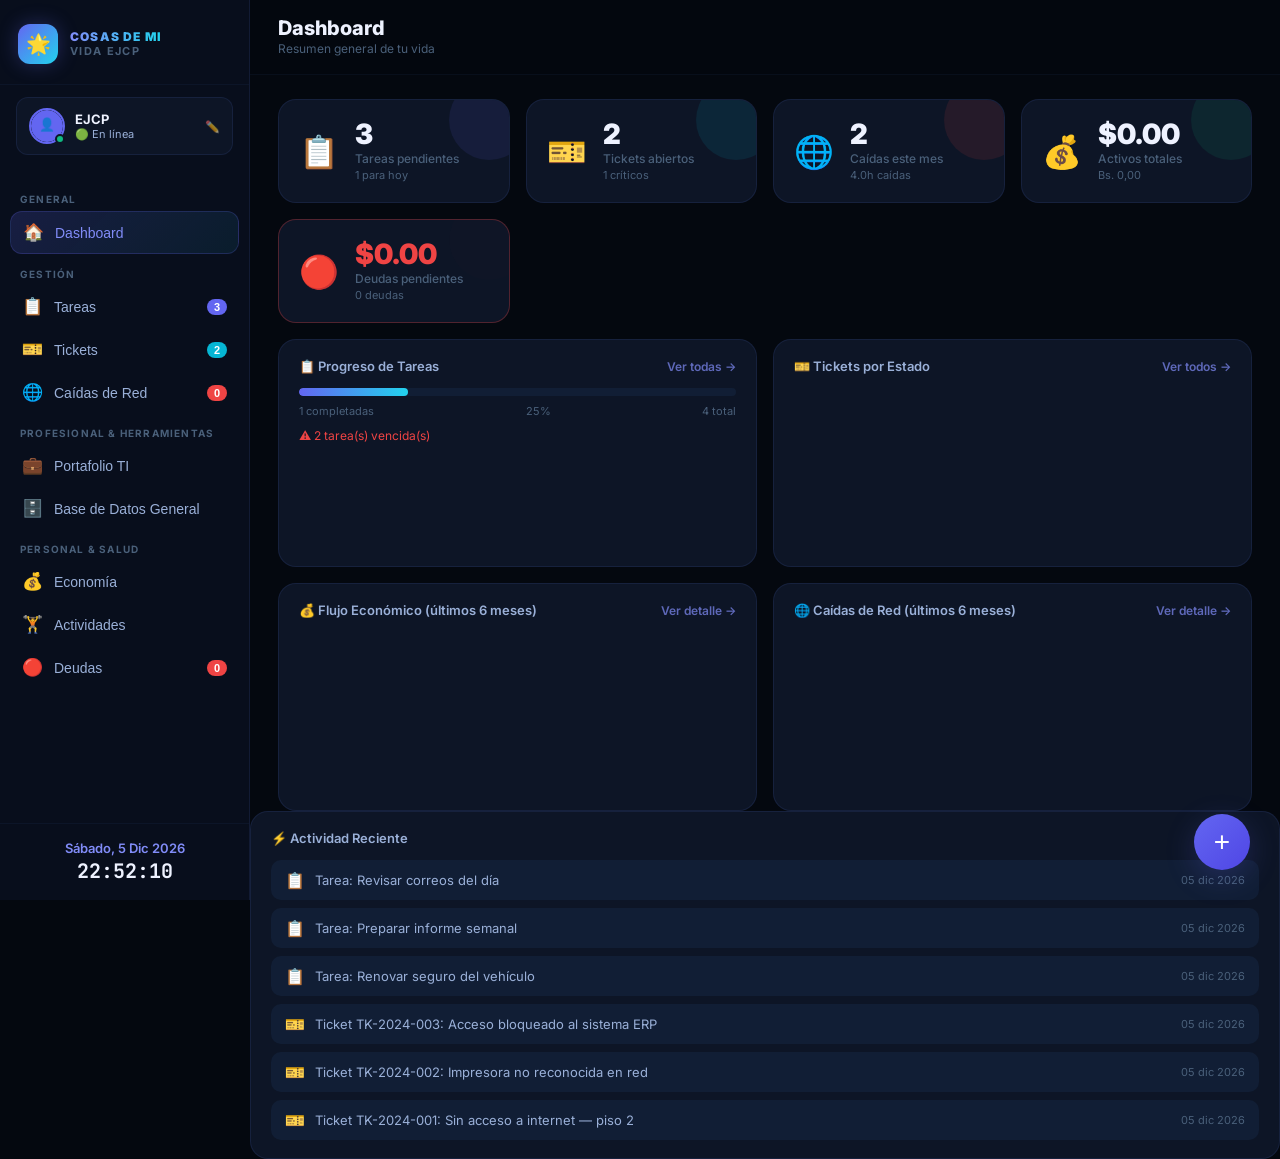
==== taskmaster/index.html @ 6a9f9d85 "Add files via upload" ====
<!DOCTYPE html>
<html lang="es">
<head>
  <meta charset="UTF-8" />
  <meta name="viewport" content="width=device-width, initial-scale=1.0" />
  <title>COSAS DE MI VIDA EJCP</title>
  <meta name="description" content="Plataforma personal de gestión: tareas, tickets de soporte, caídas de red y control económico." />
  <link rel="preconnect" href="https://fonts.googleapis.com" />
  <link rel="preconnect" href="https://fonts.gstatic.com" crossorigin />
  <link href="https://fonts.googleapis.com/css2?family=Inter:wght@300;400;500;600;700;800;900&family=JetBrains+Mono:wght@400;500;600&display=swap" rel="stylesheet" />
  <script src="https://cdn.jsdelivr.net/npm/chart.js@4.4.0/dist/chart.umd.min.js"></script>
  <script src="https://cdnjs.cloudflare.com/ajax/libs/pdf.js/3.11.174/pdf.min.js"></script>
  <script src="https://cdn.jsdelivr.net/npm/xlsx@0.18.5/dist/xlsx.full.min.js"></script>
  <script>if (window.pdfjsLib) pdfjsLib.GlobalWorkerOptions.workerSrc = 'https://cdnjs.cloudflare.com/ajax/libs/pdf.js/3.11.174/pdf.worker.min.js';</script>
  <link rel="stylesheet" href="styles.css" />
</head>
<body>

<!-- ═══════════════ SIDEBAR ═══════════════ -->
<aside class="sidebar" id="sidebar">
  <div class="sidebar-logo">
    <div class="logo-icon">🌟</div>
    <div class="logo-texts">
      <span class="logo-title">COSAS DE MI</span>
      <span class="logo-sub">VIDA EJCP</span>
    </div>
  </div>

  <!-- Profile Widget -->
  <div class="sidebar-profile-card" onclick="openProfileModal()" title="Editar perfil y estado">
    <div class="profile-avatar-wrap">
      <img id="profile-avatar-img" src="data:image/svg+xml;utf8,<svg xmlns='http://www.w3.org/2000/svg' viewBox='0 0 100 100'><circle cx='50' cy='50' r='50' fill='%236366f1'/><text x='50' y='60' font-size='40' text-anchor='middle' fill='white'>👤</text></svg>" alt="Perfil" />
      <span class="profile-status-dot" id="profile-status-dot"></span>
    </div>
    <div class="profile-info">
      <div class="profile-name" id="profile-name">EJCP</div>
      <div class="profile-status-label" id="profile-status-label">🟢 En línea</div>
    </div>
    <div class="profile-edit-icon">✏️</div>
  </div>

  <nav class="sidebar-nav">
    <div class="nav-section-label">General</div>
    <button class="nav-btn active" id="nav-dashboard" onclick="switchModule('dashboard')">
      <span class="nav-icon">🏠</span><span class="nav-label">Dashboard</span>
    </button>

    <div class="nav-section-label">Gestión</div>
    <button class="nav-btn" id="nav-tasks" onclick="switchModule('tasks')">
      <span class="nav-icon">📋</span><span class="nav-label">Tareas</span>
      <span class="nav-badge" id="sb-tasks">0</span>
    </button>
    <button class="nav-btn" id="nav-tickets" onclick="switchModule('tickets')">
      <span class="nav-icon">🎫</span><span class="nav-label">Tickets</span>
      <span class="nav-badge ticket-badge" id="sb-tickets">0</span>
    </button>
    <button class="nav-btn" id="nav-network" onclick="switchModule('network')">
      <span class="nav-icon">🌐</span><span class="nav-label">Caídas de Red</span>
      <span class="nav-badge network-badge" id="sb-network">0</span>
    </button>

    <div class="nav-section-label">Profesional & Herramientas</div>
    <button class="nav-btn" id="nav-portfolio" onclick="switchModule('portfolio')">
      <span class="nav-icon">💼</span><span class="nav-label">Portafolio TI</span>
    </button>
    <button class="nav-btn" id="nav-database" onclick="switchModule('database')">
      <span class="nav-icon">🗄️</span><span class="nav-label">Base de Datos General</span>
    </button>

    <div class="nav-section-label">Personal & Salud</div>
    <button class="nav-btn" id="nav-economy" onclick="switchModule('economy')">
      <span class="nav-icon">💰</span><span class="nav-label">Economía</span>
    </button>
    <button class="nav-btn" id="nav-activities" onclick="switchModule('activities')">
      <span class="nav-icon">🏋️</span><span class="nav-label">Actividades</span>
    </button>
    <button class="nav-btn" id="nav-debts" onclick="switchModule('debts')">
      <span class="nav-icon">🔴</span><span class="nav-label">Deudas</span>
      <span class="nav-badge" id="sb-debts" style="background:var(--red)">0</span>
    </button>
  </nav>

  <div class="sidebar-footer">
    <div class="sidebar-date" id="sidebar-date"></div>
    <div class="sidebar-time" id="sidebar-time"></div>
  </div>
</aside>

<!-- ═══════════════ MAIN ═══════════════ -->
<main class="main-content">

  <!-- ─── TOPBAR ─── -->
  <header class="topbar">
    <div class="topbar-left">
      <button class="menu-toggle" onclick="toggleSidebar()">☰</button>
      <div class="topbar-title">
        <h1 id="module-title">Dashboard</h1>
        <span class="module-subtitle" id="module-subtitle">Resumen general de tu vida</span>
      </div>
    </div>
    <div class="topbar-right" id="topbar-actions">
      <!-- Populated by each module -->
    </div>
  </header>

  <!-- ═══════════ DASHBOARD ═══════════ -->
  <section class="app-section active" id="sec-dashboard">
    <div class="dash-grid">
      <!-- Summary Cards -->
      <div class="dash-card clickable" onclick="switchModule('tasks')">
        <div class="dash-card-icon task-color">📋</div>
        <div class="dash-card-info">
          <div class="dash-card-num" id="d-task-pending">0</div>
          <div class="dash-card-label">Tareas pendientes</div>
          <div class="dash-card-sub" id="d-task-today">0 para hoy</div>
        </div>
        <div class="dash-card-sparkle task-color-bg"></div>
      </div>

      <div class="dash-card clickable" onclick="switchModule('tickets')">
        <div class="dash-card-icon ticket-color">🎫</div>
        <div class="dash-card-info">
          <div class="dash-card-num" id="d-ticket-open">0</div>
          <div class="dash-card-label">Tickets abiertos</div>
          <div class="dash-card-sub" id="d-ticket-critical">0 críticos</div>
        </div>
        <div class="dash-card-sparkle ticket-color-bg"></div>
      </div>

      <div class="dash-card clickable" onclick="switchModule('network')">
        <div class="dash-card-icon network-color">🌐</div>
        <div class="dash-card-info">
          <div class="dash-card-num" id="d-net-month">0</div>
          <div class="dash-card-label">Caídas este mes</div>
          <div class="dash-card-sub" id="d-net-hours">0h caídas</div>
        </div>
        <div class="dash-card-sparkle network-color-bg"></div>
      </div>

      <!-- Dashboard balance card shows total liquid across all accounts -->
      <div class="dash-card clickable" onclick="switchModule('economy')">
        <div class="dash-card-icon econ-color">💰</div>
        <div class="dash-card-info">
          <div class="dash-card-num" id="d-balance">$0.00</div>
          <div class="dash-card-label">Activos totales</div>
          <div class="dash-card-sub" id="d-balance-bs">Bs. 0.00</div>
        </div>
        <div class="dash-card-sparkle econ-color-bg"></div>
      </div>

      <div class="dash-card clickable" onclick="switchModule('debts')" style="border-color:rgba(239,68,68,0.3)">
        <div class="dash-card-icon" style="color:var(--red)">🔴</div>
        <div class="dash-card-info">
          <div class="dash-card-num" id="d-debts-total" style="color:var(--red)">$0.00</div>
          <div class="dash-card-label">Deudas pendientes</div>
          <div class="dash-card-sub" id="d-debts-count">0 deudas</div>
        </div>
        <div class="dash-card-sparkle" style="background:rgba(239,68,68,0.08)"></div>
      </div>
    </div>

    <!-- Progress bar tasks -->
    <div class="dash-row">
      <div class="dash-panel">
        <div class="panel-header">
          <span>📋 Progreso de Tareas</span>
          <span class="panel-action" onclick="switchModule('tasks')">Ver todas →</span>
        </div>
        <div class="task-progress-bar">
          <div class="task-progress-fill" id="d-task-bar"></div>
        </div>
        <div class="task-progress-labels">
          <span id="d-prog-done">0 completadas</span>
          <span id="d-prog-pct">0%</span>
          <span id="d-prog-total">0 total</span>
        </div>
        <div class="dash-overdue-row" id="d-overdue-row"></div>
      </div>

      <div class="dash-panel">
        <div class="panel-header">
          <span>🎫 Tickets por Estado</span>
          <span class="panel-action" onclick="switchModule('tickets')">Ver todos →</span>
        </div>
        <div style="position:relative;height:160px;width:100%"><canvas id="chart-dash-tickets"></canvas></div>
      </div>
    </div>

    <div class="dash-row">
      <div class="dash-panel">
        <div class="panel-header">
          <span>💰 Flujo Económico (últimos 6 meses)</span>
          <span class="panel-action" onclick="switchModule('economy')">Ver detalle →</span>
        </div>
        <div style="position:relative;height:160px;width:100%"><canvas id="chart-dash-economy"></canvas></div>
      </div>

      <div class="dash-panel">
        <div class="panel-header">
          <span>🌐 Caídas de Red (últimos 6 meses)</span>
          <span class="panel-action" onclick="switchModule('network')">Ver detalle →</span>
        </div>
        <div style="position:relative;height:160px;width:100%"><canvas id="chart-dash-network"></canvas></div>
      </div>
    </div>

    <!-- Recent activity -->
    <div class="dash-panel">
      <div class="panel-header">
        <span>⚡ Actividad Reciente</span>
      </div>
      <div id="d-activity-list" class="activity-list"></div>
    </div>
  </section>

  <!-- ═══════════ TASKS ═══════════ -->
  <section class="app-section" id="sec-tasks">
    <!-- Filter bar -->
    <div class="module-toolbar">
      <div class="toolbar-tabs" id="task-view-tabs">
        <button class="tab-btn active" onclick="setTaskView('all',this)">Todas</button>
        <button class="tab-btn" onclick="setTaskView('pending',this)">Pendientes</button>
        <button class="tab-btn" onclick="setTaskView('done',this)">Completadas</button>
        <button class="tab-btn" onclick="setTaskView('overdue',this)">Vencidas</button>
        <button class="tab-btn" onclick="setTaskView('today',this)">Hoy</button>
        <button class="tab-btn" onclick="setTaskView('voice',this)">🎙️ Voz</button>
      </div>
      <div class="toolbar-right">
        <div class="search-box">
          <span>🔍</span>
          <input type="text" id="task-search" placeholder="Buscar..." oninput="renderTasks()" />
        </div>
        <select id="task-priority-filter" onchange="renderTasks()">
          <option value="">Prioridad</option>
          <option value="alta">Alta</option>
          <option value="media">Media</option>
          <option value="baja">Baja</option>
        </select>
      </div>
    </div>

    <!-- Stats mini -->
    <div class="mini-stats" id="task-mini-stats"></div>

    <div class="list-area">
      <div class="item-list" id="task-list"></div>
      <div class="empty-state" id="task-empty" style="display:none">
        <div class="empty-icon">📋</div>
        <h3>Sin tareas aquí</h3>
        <p>Usa el botón <strong>+</strong> o graba una nota de voz</p>
      </div>
    </div>
  </section>

  <!-- ═══════════ TICKETS ═══════════ -->
  <section class="app-section" id="sec-tickets">
    <div class="module-toolbar">
      <div class="toolbar-tabs">
        <button class="tab-btn active" onclick="setTicketView('all',this)">Todos</button>
        <button class="tab-btn" onclick="setTicketView('abierto',this)">Abiertos</button>
        <button class="tab-btn" onclick="setTicketView('en_progreso',this)">En progreso</button>
        <button class="tab-btn" onclick="setTicketView('cerrado',this)">Cerrados</button>
        <button class="tab-btn" onclick="setTicketView('escalado',this)">Escalados</button>
      </div>
      <div class="toolbar-right">
        <button class="btn-secondary" onclick="openImportModal('tickets')" style="padding:8px 12px;font-size:12px">📥 Importar Excel</button>
        <div class="search-box">
          <span>🔍</span>
          <input type="text" id="ticket-search" placeholder="Buscar ticket..." oninput="renderTickets()" />
        </div>
        <select id="ticket-cat-filter" onchange="renderTickets()">
          <option value="">Categoría</option>
          <option value="red">Red</option>
          <option value="hardware">Hardware</option>
          <option value="software">Software</option>
          <option value="acceso">Acceso</option>
          <option value="otro">Otro</option>
        </select>
      </div>
    </div>

    <!-- Charts row -->
    <div class="dash-row" style="margin:16px 28px 0">
      <div class="dash-panel mini-panel">
        <div class="panel-header"><span>📊 Por Estado</span></div>
        <div style="position:relative;height:140px;width:100%"><canvas id="chart-ticket-status"></canvas></div>
      </div>
      <div class="dash-panel mini-panel">
        <div class="panel-header"><span>📅 Tickets por Mes</span></div>
        <div style="position:relative;height:140px;width:100%"><canvas id="chart-ticket-month"></canvas></div>
      </div>
      <div class="dash-panel mini-panel">
        <div class="panel-header"><span>⚡ Por Prioridad</span></div>
        <div style="position:relative;height:140px;width:100%"><canvas id="chart-ticket-priority"></canvas></div>
      </div>
    </div>

    <!-- Monthly Summary -->
    <div style="padding:0 28px;margin-top:16px">
      <div class="uptime-bar-wrap">
        <div class="uptime-label-row">
          <span>📅 Resumen Mensual de Soportes</span>
          <span class="uptime-pct" id="tk-month-total" style="color:var(--cyan)">0</span>
        </div>
        <div class="uptime-sub" id="tk-month-sub">Soportes realizados este mes</div>
      </div>
    </div>

    <div class="list-area" style="padding:0 28px 100px">
      <div class="item-list" id="ticket-list"></div>
      <div class="empty-state" id="ticket-empty" style="display:none">
        <div class="empty-icon">🎫</div>
        <h3>Sin tickets registrados</h3>
        <p>Añade tu primer ticket con el botón <strong>+</strong></p>
      </div>
    </div>
  </section>

  <!-- ═══════════ NETWORK ═══════════ -->
  <section class="app-section" id="sec-network">
    <div class="module-toolbar">
      <div class="toolbar-tabs">
        <button class="tab-btn active" onclick="setNetView('all',this)">Todos</button>
        <button class="tab-btn" onclick="setNetView('activa',this)">Activas</button>
        <button class="tab-btn" onclick="setNetView('resuelta',this)">Resueltas</button>
      </div>
      <div class="toolbar-right">
        <button class="btn-secondary" onclick="openImportModal('network')" style="padding:8px 12px;font-size:12px">📥 Importar Excel</button>
        <div class="search-box">
          <span>🔍</span>
          <input type="text" id="network-search" placeholder="Buscar incidente..." oninput="renderNetwork()" />
        </div>
        <select id="net-type-filter" onchange="renderNetwork()">
          <option value="">Tipo</option>
          <option value="total">Total</option>
          <option value="parcial">Parcial</option>
          <option value="lenta">Lenta</option>
        </select>
      </div>
    </div>

    <!-- Network Charts -->
    <div class="dash-row" style="margin:16px 28px 0">
      <div class="dash-panel">
        <div class="panel-header"><span>⏱️ Horas caídas por mes</span></div>
        <div style="position:relative;height:160px;width:100%"><canvas id="chart-net-hours"></canvas></div>
      </div>
      <div class="dash-panel mini-panel">
        <div class="panel-header"><span>🍩 Por Tipo</span></div>
        <div style="position:relative;height:160px;width:100%"><canvas id="chart-net-type"></canvas></div>
      </div>
    </div>

    <!-- Uptime indicator -->
    <div style="padding:0 28px;margin-top:16px">
      <div class="uptime-bar-wrap">
        <div class="uptime-label-row">
          <span>🟢 Disponibilidad del mes</span>
          <span class="uptime-pct" id="net-uptime-pct">100%</span>
        </div>
        <div class="uptime-bar">
          <div class="uptime-fill" id="net-uptime-fill"></div>
        </div>
        <div class="uptime-sub" id="net-uptime-sub">0h de interrupción este mes</div>
      </div>
    </div>

    <div class="list-area" style="padding:0 28px 100px">
      <div class="item-list" id="network-list"></div>
      <div class="empty-state" id="network-empty" style="display:none">
        <div class="empty-icon">🌐</div>
        <h3>Sin incidentes registrados</h3>
        <p>Registra una caída de red con el botón <strong>+</strong></p>
      </div>
    </div>
  </section>

  <!-- ═══════════ ECONOMY (Sistema Financiero Multi-Cuenta) ═══════════ -->
  <section class="app-section" id="sec-economy">

    <!-- Tasa de cambio global / BCV / Euro / Binance / AIRTM -->
    <div class="rate-bar">
      <div class="rate-info">
        <span class="rate-label">💱 Tasas de Cambio (BCV Oficial, Euro & P2P)</span>
        <div style="display:flex;gap:10px;align-items:center;flex-wrap:wrap;margin-top:4px">
          <div class="rate-input-wrap">
            <span class="rate-flag">🇻🇪 BCV (USD): 1$ =</span>
            <input type="number" id="rate-bcv-input" step="0.01" min="0.01" value="36.50" oninput="updateRates()" style="width:70px" />
            <span class="rate-flag">VES</span>
          </div>
          <div class="rate-input-wrap">
            <span class="rate-flag">🇪🇺 BCV (EUR): 1€ =</span>
            <input type="number" id="rate-eur-input" step="0.01" min="0.01" value="39.80" oninput="updateRates()" style="width:70px" />
            <span class="rate-flag">VES</span>
          </div>
          <div class="rate-input-wrap">
            <span class="rate-flag">🟡 Binance: 1$ =</span>
            <input type="number" id="rate-binance-input" step="0.01" min="0.01" value="36.50" oninput="updateRates()" style="width:70px" />
            <span class="rate-flag">VES</span>
          </div>
          <div class="rate-input-wrap">
            <span class="rate-flag">💙 AIRTM: 1$ =</span>
            <input type="number" id="rate-airtm-input" step="0.01" min="0.01" value="36.50" oninput="updateRates()" style="width:70px" />
            <span class="rate-flag">VES</span>
          </div>
        </div>
        <span class="rate-updated" id="rate-updated">Actualizado en tiempo real</span>
      </div>
      <div style="display:flex;gap:8px;align-items:center;flex-wrap:wrap">
        <button class="btn-primary" style="padding:8px 12px;font-size:12px" onclick="openTransferModal()">🔄 Traslado</button>
        <button class="btn-primary" style="padding:8px 12px;font-size:12px;background:linear-gradient(135deg,#10b981,#059669)" onclick="openPagoMovilModal()">📱 Pago Móvil</button>
        <button class="btn-primary" style="padding:8px 12px;font-size:12px;background:linear-gradient(135deg,#8b5cf6,#6d28d9)" onclick="openZinliModal()">🏦 Zinli</button>
        <button class="btn-primary" style="padding:8px 12px;font-size:12px;background:linear-gradient(135deg,#f59e0b,#d97706)" onclick="openEfectivoModal()">💵 Efectivo</button>
      </div>
    </div>

    <!-- Saldos por cuenta -->
    <div style="padding:16px 28px 0">
      <div style="font-size:12px;font-weight:700;color:var(--text-muted);margin-bottom:10px;text-transform:uppercase;letter-spacing:.08em">💳 Saldos por Cuenta</div>
      <div class="accounts-grid" id="accounts-grid">
        <!-- Populated by JS -->
      </div>
    </div>

    <!-- Panel Bolívares VES con tasa del día y comparativa -->
    <div style="padding:12px 28px 0">
      <div class="bolivares-panel">
        <div class="bs-panel-left">
          <div class="bs-panel-title">🇻🇪 Bolívares — Tasa del día & Comparativa</div>
          <div class="bs-panel-balance" id="bs-panel-balance">Bs. 0,00</div>
          <div class="bs-panel-sub" style="margin-top:8px">
            Saldo directo en cuenta VES
          </div>

          <!-- Comparativa de Tasas -->
          <div class="rate-comp-box" style="margin-top:14px;background:rgba(0,0,0,0.2);padding:10px 12px;border-radius:8px;border:1px solid var(--border-light)">
            <div style="font-size:11px;font-weight:700;color:var(--text-muted);text-transform:uppercase;margin-bottom:6px">📊 Comparativa de Valorización Total en VES</div>
            <div style="display:flex;justify-content:space-between;font-size:12px;margin-bottom:3px">
              <span>🇻🇪 Tasa BCV Oficial (USD):</span>
              <strong id="bs-total-bcv" style="color:var(--green)">Bs. 0,00</strong>
            </div>
            <div style="display:flex;justify-content:space-between;font-size:12px;margin-bottom:3px">
              <span>🇪🇺 Tasa BCV Euro (EUR):</span>
              <strong id="bs-total-eur" style="color:var(--purple)">Bs. 0,00</strong>
            </div>
            <div style="display:flex;justify-content:space-between;font-size:12px;margin-bottom:3px">
              <span>🟡 Tasa Binance P2P:</span>
              <strong id="bs-total-binance" style="color:var(--yellow)">Bs. 0,00</strong>
            </div>
            <div style="display:flex;justify-content:space-between;font-size:12px">
              <span>💙 Tasa AIRTM / Zinli:</span>
              <strong id="bs-total-airtm" style="color:var(--cyan)">Bs. 0,00</strong>
            </div>
          </div>
        </div>

        <div class="bs-panel-right">
          <div style="font-size:11px;color:var(--text-muted);margin-bottom:6px;font-weight:700;text-transform:uppercase">Equivalencia acumulada por cuenta en VES</div>
          <div class="bs-equiv-row">
            <span class="bs-equiv-label">🟡 Binance (USDT)</span>
            <span class="bs-equiv-val" id="bs-eq-binance">Bs. 0,00</span>
          </div>
          <div class="bs-equiv-row">
            <span class="bs-equiv-label">💙 AIRTM (USD)</span>
            <span class="bs-equiv-val" id="bs-eq-airtm">Bs. 0,00</span>
          </div>
          <div class="bs-equiv-row">
            <span class="bs-equiv-label">🟣 Zinli (USD — Tasa AIRTM)</span>
            <span class="bs-equiv-val" id="bs-eq-zinli">Bs. 0,00</span>
          </div>
          <div class="bs-equiv-row">
            <span class="bs-equiv-label">💵 Efectivo (USD)</span>
            <span class="bs-equiv-val" id="bs-eq-efectivo">Bs. 0,00</span>
          </div>
          <div class="bs-equiv-row">
            <span class="bs-equiv-label">🇻🇪 Cuenta Bolívares (VES Directo)</span>
            <span class="bs-equiv-val" id="bs-eq-direct">Bs. 0,00</span>
          </div>
          <div class="bs-equiv-total" style="background:rgba(16,185,129,0.08);padding:10px 12px;border-radius:8px;margin-top:8px">
            <span>💰 TOTAL GENERAL EN VES</span>
            <span id="bs-total-ves" style="color:var(--green);font-weight:900;font-size:16px">Bs. 0,00</span>
          </div>
        </div>
      </div>
    </div>

    <!-- Operaciones rápidas / tabs -->
    <div class="module-toolbar" style="margin-top:16px">
      <div class="toolbar-tabs">
        <button class="tab-btn active" onclick="setEconView('all',this)">Todos</button>
        <button class="tab-btn" onclick="setEconView('ingreso',this)">Ingresos</button>
        <button class="tab-btn" onclick="setEconView('egreso',this)">Egresos</button>
        <button class="tab-btn" onclick="setEconView('traslado',this)">🔄 Traslados</button>
        <button class="tab-btn" onclick="setEconView('pago_movil',this)">📱 Pagos Móvil</button>
        <button class="tab-btn" onclick="setEconView('zinli',this)">🏦 Zinli</button>
      </div>
      <div class="toolbar-right">
        <select id="econ-account-filter" onchange="renderEconomy()">
          <option value="">Todas las cuentas</option>
          <option value="binance">Binance</option>
          <option value="airtm">AIRTM</option>
          <option value="zinli">Zinli</option>
          <option value="bolivares">Bolívares</option>
          <option value="efectivo">Efectivo</option>
        </select>
      </div>
    </div>

    <!-- Economy charts -->
    <div class="dash-row" style="margin:12px 28px 0">
      <div class="dash-panel">
        <div class="panel-header"><span>📈 Flujo mensual (USD)</span></div>
        <div style="position:relative;height:160px;width:100%"><canvas id="chart-econ-flow"></canvas></div>
      </div>
      <div class="dash-panel mini-panel">
        <div class="panel-header"><span>🍩 Por Cuenta</span></div>
        <div style="position:relative;height:160px;width:100%"><canvas id="chart-econ-cat"></canvas></div>
      </div>
    </div>

    <!-- Converter -->
    <div style="padding:0 28px;margin-top:12px">
      <div class="converter-box">
        <div class="converter-title">⚡ Conversor Rápido</div>
        <div class="converter-row">
          <div class="conv-field">
            <label>USD / USDT</label>
            <input type="number" id="conv-usd" placeholder="0.00" oninput="convertFrom('usd')" step="0.01" />
          </div>
          <div class="conv-arrow">⇄</div>
          <div class="conv-field">
            <label>VES (Bs.)</label>
            <input type="number" id="conv-ves" placeholder="0.00" oninput="convertFrom('ves')" step="0.01" />
          </div>
        </div>
      </div>
    </div>

    <!-- Transaction list -->
    <div class="list-area" style="padding:0 28px 100px;margin-top:8px">
      <div class="item-list" id="econ-list"></div>
      <div class="empty-state" id="econ-empty" style="display:none">
        <div class="empty-icon">💰</div>
        <h3>Sin movimientos</h3>
        <p>Registra tu primer movimiento con los botones de arriba</p>
      </div>
    </div>
  </section>

  <!-- ═══════════ DEUDAS ═══════════ -->
  <section class="app-section" id="sec-debts">

    <!-- Resumen de deudas -->
    <div style="padding:20px 28px 0">
      <div class="debts-summary-row">
        <div class="debt-summary-card" style="border-color:rgba(239,68,68,0.3)">
          <div style="font-size:11px;font-weight:700;color:var(--text-muted);text-transform:uppercase;margin-bottom:6px">💸 Total adeudado</div>
          <div style="font-size:28px;font-weight:900;color:var(--red)" id="debt-total-usd">$0.00</div>
          <div style="font-size:12px;color:var(--text-muted);margin-top:3px" id="debt-total-ves">Bs. 0,00</div>
        </div>
        <div class="debt-summary-card">
          <div style="font-size:11px;font-weight:700;color:var(--text-muted);text-transform:uppercase;margin-bottom:6px">📋 Deudas activas</div>
          <div style="font-size:28px;font-weight:900;color:var(--orange)" id="debt-active-count">0</div>
          <div style="font-size:12px;color:var(--text-muted);margin-top:3px">pendientes de cancelar</div>
        </div>
        <div class="debt-summary-card">
          <div style="font-size:11px;font-weight:700;color:var(--text-muted);text-transform:uppercase;margin-bottom:6px">✅ Canceladas</div>
          <div style="font-size:28px;font-weight:900;color:var(--green)" id="debt-paid-count">0</div>
          <div style="font-size:12px;color:var(--text-muted);margin-top:3px">este período</div>
        </div>
      </div>
    </div>

    <!-- Toolbar -->
    <div class="module-toolbar" style="margin-top:12px">
      <div class="toolbar-tabs">
        <button class="tab-btn active" onclick="setDebtView('pendiente',this)">⏳ Pendientes</button>
        <button class="tab-btn" onclick="setDebtView('pagada',this)">✅ Canceladas</button>
        <button class="tab-btn" onclick="setDebtView('all',this)">Todas</button>
      </div>
      <div class="toolbar-right">
        <button class="btn-primary" onclick="openDebtModal()">+ Nueva Deuda</button>
      </div>
    </div>

    <!-- Debt list -->
    <div style="padding:0 28px 100px;margin-top:8px">
      <div id="debts-list"></div>
      <div class="empty-state" id="debts-empty" style="display:none">
        <div class="empty-icon">🎉</div>
        <h3>¡Sin deudas pendientes!</h3>
        <p>Todas las deudas han sido canceladas.</p>
      </div>
    </div>
  </section>

  <!-- ═══════════ PORTFOLIO (Generador Automático desde PDF) ═══════════ -->
  <section class="app-section" id="sec-portfolio">

    <!-- PDF Auto-Generator Header Banner / Drag and Drop Zone -->
    <div style="padding:20px 28px 0">
      <div class="pdf-uploader-banner" id="pdf-dropzone" ondragover="handlePdfDragOver(event)" ondragleave="handlePdfDragLeave(event)" ondrop="handlePdfDrop(event)">
        <div class="pdf-banner-left">
          <div class="pdf-banner-title">⚡ Portafolio Profesional Automático desde PDF (Drag & Drop)</div>
          <div class="pdf-banner-sub">
            Arrastra y suelta tu archivo PDF aquí o presiona el botón. El sistema procesará el documento automáticamente, organizando tu experiencia, educación, habilidades y proyectos en esta página web interactiva.
          </div>
        </div>
        <div class="pdf-banner-actions">
          <label class="btn-primary" style="cursor:pointer;background:linear-gradient(135deg,#6366f1,#4f46e5);padding:9px 16px;font-size:13px">
            📂 Subir / Arrastrar PDF
            <input type="file" id="pdf-portfolio-input" accept=".pdf,.txt,.doc,.docx" onchange="handlePdfPortfolioUpload(event)" style="display:none" />
          </label>
          <button class="btn-secondary" style="padding:9px 14px;font-size:13px" onclick="loadSamplePdfPortfolio()">✨ Restablecer CV Edwin Colmenares</button>
          <button class="btn-primary" style="background:linear-gradient(135deg,#10b981,#059669);padding:9px 16px;font-size:13px" onclick="downloadExecutivePdfCV()">📥 Descargar PDF Resumen Curricular</button>
        </div>
      </div>
    </div>

    <!-- Hero Perfil Profesional Card -->
    <div style="padding:16px 28px 0" id="portfolio-hero-wrap">
      <!-- Populated dynamically by JS -->
    </div>

    <!-- Toolbar de Secciones del Portafolio -->
    <div class="module-toolbar" style="margin-top:16px">
      <div class="toolbar-tabs">
        <button class="tab-btn active" onclick="setPortfolioTab('profile',this)">👤 Perfil & Resumen</button>
        <button class="tab-btn" onclick="setPortfolioTab('experience',this)">💼 Experiencia Laboral</button>
        <button class="tab-btn" onclick="setPortfolioTab('education',this)">🎓 Educación & Certificados</button>
        <button class="tab-btn" onclick="setPortfolioTab('skills',this)">🛠️ Habilidades & Stack</button>
        <button class="tab-btn" onclick="setPortfolioTab('projects',this)">💻 Proyectos Web / TI</button>
        <button class="tab-btn" onclick="setPortfolioTab('docs',this)">📄 Documentación & PDFs</button>
      </div>
      <div class="toolbar-right">
        <button class="btn-primary" onclick="openPortfolioModal()">+ Añadir Elemento</button>
      </div>
    </div>

    <!-- Tab 1: Perfil & Resumen -->
    <div id="pf-tab-profile" class="pf-tab-content active" style="padding:20px 28px 100px">
      <div id="portfolio-profile-detail"></div>
    </div>

    <!-- Tab 2: Experiencia Laboral -->
    <div id="pf-tab-experience" class="pf-tab-content" style="padding:20px 28px 100px;display:none">
      <div id="portfolio-experience-list"></div>
    </div>

    <!-- Tab 3: Educación & Certificados -->
    <div id="pf-tab-education" class="pf-tab-content" style="padding:20px 28px 100px;display:none">
      <div id="portfolio-education-list"></div>
    </div>

    <!-- Tab 4: Habilidades & Stack -->
    <div id="pf-tab-skills" class="pf-tab-content" style="padding:20px 28px 100px;display:none">
      <div class="skills-matrix" id="portfolio-skills-matrix"></div>
    </div>

    <!-- Tab 5: Proyectos Web/TI -->
    <div id="pf-tab-projects" class="pf-tab-content" style="padding:20px 28px 100px;display:none">
      <div class="portfolio-grid" id="portfolio-projects-list"></div>
    </div>

    <!-- Tab 6: Documentación Consignada y Certificados a Un Solo Clic -->
    <div id="pf-tab-docs" class="pf-tab-content" style="padding:20px 28px 100px;display:none">
      <div class="recruiter-note-box">
        <div class="recruiter-note-icon">🔍</div>
        <div class="recruiter-note-text">
          <strong>Documentación Consignada y Certificados a Un Solo Clic:</strong> Inspecciona en alta resolución o descarga directamente cualquier documento legal, título universitario o certificado oficial de Edwin José Colmenares Pacheco presionando <strong>"Ver Documento (1-Click)"</strong>.
        </div>
      </div>
      <div class="module-toolbar" style="margin-bottom:16px;padding:0">
        <div class="toolbar-tabs">
          <button class="tab-btn active" onclick="filterDocCategory('all',this)">📋 Todos</button>
          <button class="tab-btn" onclick="filterDocCategory('legal',this)">📜 Documentos Legales</button>
          <button class="tab-btn" onclick="filterDocCategory('titulos',this)">🎓 Títulos Académicos</button>
          <button class="tab-btn" onclick="filterDocCategory('cursos',this)">🏆 Certificados de Cursos</button>
        </div>
      </div>
      <div class="portfolio-docs-grid" id="portfolio-docs-list"></div>
    </div>
  </section>

  <!-- Container imprimible para PDF Resumen Curricular Sintético -->
  <div id="printable-cv-container" class="printable-cv-hidden"></div>


  <!-- ═══════════ GENERAL DATABASE IMPORT / EXPORT MODULE ═══════════ -->
  <section class="app-section" id="sec-database" style="display:none">
    <!-- 📊 Live Database Summary Counters -->
    <div class="dash-grid" style="padding:24px 28px 0">
      <div class="dash-card">
        <div class="dash-card-icon" style="color:var(--green)">💰</div>
        <div class="dash-card-info">
          <div class="dash-card-num" id="db-count-econ">0 movs</div>
          <div class="dash-card-label">Transacciones & Cuentas</div>
          <div class="dash-card-sub">Binance, AIRTM, Zinli, Bs</div>
        </div>
      </div>

      <div class="dash-card">
        <div class="dash-card-icon" style="color:var(--red)">🔴</div>
        <div class="dash-card-info">
          <div class="dash-card-num" id="db-count-debts">0 deudas</div>
          <div class="dash-card-label">Control de Deudas</div>
          <div class="dash-card-sub">Abonos en Bolívares acumulados</div>
        </div>
      </div>

      <div class="dash-card">
        <div class="dash-card-icon" style="color:var(--cyan)">📋</div>
        <div class="dash-card-info">
          <div class="dash-card-num" id="db-count-tasks">0 tareas</div>
          <div class="dash-card-label">Tareas & Tickets IT</div>
          <div class="dash-card-sub">Pendientes e Incidencias</div>
        </div>
      </div>

      <div class="dash-card">
        <div class="dash-card-icon" style="color:var(--purple)">💼</div>
        <div class="dash-card-info">
          <div class="dash-card-num" id="db-count-pf">0 ítems</div>
          <div class="dash-card-label">Portafolio & Documentos</div>
          <div class="dash-card-sub">Certificados y Experiencia CV</div>
        </div>
      </div>
    </div>

    <div class="module-toolbar">
      <div class="module-title">
        <h2>🗄️ Base de Datos General del Sistema</h2>
        <span class="subtitle">Resumen estadístico en vivo, respaldos en Excel/JSON e importación para modificar o sincronizar información nueva.</span>
      </div>
    </div>

    <div style="padding:0 28px 100px">
      <!-- Resumen Detallado -->
      <div class="dash-panel" style="margin-bottom:24px">
        <div class="panel-header"><span>📋 Resumen Detallado de Contenido Almacenado</span></div>
        <div id="db-summary-details" style="font-size:13px;color:var(--text-secondary);line-height:1.7;padding:8px 0">
          Cargando resumen de tablas...
        </div>
      </div>

      <!-- ═══ FILTRO DE FECHAS PARA EXPORTACIÓN ═══ -->
      <div class="dash-panel" style="margin-bottom:20px;background:rgba(99,102,241,0.06);border-color:rgba(99,102,241,0.25)">
        <div class="panel-header"><span>🗓️ Filtro de Rango de Fechas para Exportación</span></div>
        <div style="display:flex;gap:16px;align-items:flex-end;flex-wrap:wrap;padding:8px 0">
          <div>
            <label style="font-size:11px;font-weight:700;color:var(--text-muted);text-transform:uppercase;display:block;margin-bottom:4px">📅 Desde</label>
            <input type="date" id="export-date-from" style="background:var(--surface);border:1px solid var(--border-light);color:var(--text-primary);padding:8px 12px;border-radius:8px;font-size:13px" />
          </div>
          <div>
            <label style="font-size:11px;font-weight:700;color:var(--text-muted);text-transform:uppercase;display:block;margin-bottom:4px">📅 Hasta</label>
            <input type="date" id="export-date-to" style="background:var(--surface);border:1px solid var(--border-light);color:var(--text-primary);padding:8px 12px;border-radius:8px;font-size:13px" />
          </div>
          <div>
            <label style="font-size:11px;font-weight:700;color:var(--text-muted);text-transform:uppercase;display:block;margin-bottom:4px">⚡ Acceso Rápido</label>
            <div style="display:flex;gap:6px;flex-wrap:wrap">
              <button class="btn-secondary" style="padding:7px 11px;font-size:11px;border-radius:7px" onclick="setExportRange('month')">Este mes</button>
              <button class="btn-secondary" style="padding:7px 11px;font-size:11px;border-radius:7px" onclick="setExportRange('quarter')">Últimos 3 meses</button>
              <button class="btn-secondary" style="padding:7px 11px;font-size:11px;border-radius:7px" onclick="setExportRange('year')">Este año</button>
              <button class="btn-secondary" style="padding:7px 11px;font-size:11px;border-radius:7px" onclick="setExportRange('all')">📋 Todo</button>
            </div>
          </div>
        </div>
        <div style="font-size:11px;color:var(--text-muted);margin-top:6px">💡 Si no seleccionas fechas, se exportará el 100% de la base de datos. El filtro aplica a Transacciones, Tareas, Tickets y Caídas de Red.</div>
      </div>

      <div class="dash-row">
        <!-- Export Box -->
        <div class="dash-panel" style="flex:1">
          <div class="panel-header"><span>📤 Exportar Base de Datos General</span></div>
          <p style="font-size:13px;color:var(--text-secondary);margin:12px 0 10px;line-height:1.6">Genera una copia en Excel (.xlsx) con 9 pestañas estructuradas o JSON completo. El filtro de fechas se aplica automáticamente.</p>
          <div style="font-size:11px;background:rgba(16,185,129,0.06);border:1px solid rgba(16,185,129,0.2);border-radius:8px;padding:10px;margin-bottom:14px;line-height:1.6">
            <strong style="color:var(--green)">📋 Hojas Excel generadas:</strong> Configuracion_y_Perfil · Cuentas_y_Economia · Deudas_y_Abonos · Tareas_y_Pendientes · Tickets_Soporte_IT · Caidas_de_Red · Portafolio_CV · Documentos_y_Certificados · Educacion_y_Cursos
          </div>
          <div style="display:flex;flex-direction:column;gap:12px">
            <button class="btn-primary" style="background:linear-gradient(135deg,#10b981,#059669);color:#fff;font-weight:800;padding:12px;display:flex;align-items:center;justify-content:center;gap:8px;border:none;border-radius:10px;cursor:pointer" onclick="exportSystemDataExcel()">
              📊 Exportar Base de Datos a Excel (.xlsx)
            </button>
            <button class="btn-secondary" style="padding:10px;display:flex;align-items:center;justify-content:center;gap:8px;border-radius:10px;cursor:pointer" onclick="exportSystemDataJSON()">
              💾 Exportar Backup General JSON (.json)
            </button>
            <button class="btn-secondary" style="padding:10px;display:flex;align-items:center;justify-content:center;gap:8px;border-radius:10px;cursor:pointer;border-color:rgba(99,102,241,0.4);color:var(--purple)" onclick="downloadImportTemplate()">
              📋 Descargar Plantilla de Importación (.xlsx)
            </button>
          </div>
        </div>

        <!-- Import Box -->
        <div class="dash-panel" style="flex:1">
          <div class="panel-header"><span>📥 Importar & Sincronizar Información Nueva</span></div>
          <p style="font-size:13px;color:var(--text-secondary);margin:12px 0 10px;line-height:1.6">Carga un Excel o JSON. El sistema valida las columnas, tipos de datos y rango de fechas antes de importar.</p>

          <!-- Modo de importación -->
          <div style="margin-bottom:10px;display:flex;gap:12px;background:rgba(0,0,0,0.2);padding:10px;border-radius:10px;flex-wrap:wrap">
            <label style="font-size:12px;color:var(--text-primary);cursor:pointer;display:flex;align-items:center;gap:6px">
              <input type="radio" name="importMode" value="upsert" checked> 🔄 Upsert (Actualiza por ID / Agrega nuevo)
            </label>
            <label style="font-size:12px;color:var(--text-primary);cursor:pointer;display:flex;align-items:center;gap:6px">
              <input type="radio" name="importMode" value="overwrite"> ⚠️ Reemplazar todo (Sobrescribir)
            </label>
          </div>

          <!-- Guía de estructura de columnas -->
          <details style="margin-bottom:10px;cursor:pointer">
            <summary style="font-size:12px;font-weight:700;color:var(--cyan);padding:6px 0">📋 Ver estructura exacta requerida por hoja Excel</summary>
            <div style="font-size:11px;color:var(--text-secondary);background:rgba(0,0,0,0.25);padding:10px;border-radius:8px;margin-top:6px;line-height:1.8">
              <strong style="color:var(--green)">Cuentas_y_Economia:</strong> ID · Tipo · Monto_USD · Monto_VES · Tasa_Aplicada · Cuenta_Origen · Cuenta_Destino · Descripcion · Fecha (YYYY-MM-DD)<br>
              <strong style="color:var(--red)">Deudas_y_Abonos:</strong> ID · Acreedor · Monto_Inicial_USD · Monto_Restante_USD · Total_Pagado_VES · Fecha_Registro · Estado<br>
              <strong style="color:var(--cyan)">Tareas_y_Pendientes:</strong> ID · Titulo · Categoria · Prioridad · Completada (SI/NO) · Fecha (YYYY-MM-DD)<br>
              <strong style="color:var(--yellow)">Tickets_Soporte_IT:</strong> ID · Titulo · Estado · Prioridad · Asignado · Fecha_Creacion (YYYY-MM-DD)<br>
              <strong style="color:var(--purple)">Caidas_de_Red:</strong> ID · Evento · Proveedor_ISP · Duracion · Fecha (YYYY-MM-DD)
            </div>
          </details>

          <!-- Zona de carga -->
          <div style="border:2px dashed var(--border-light);border-radius:14px;padding:18px;text-align:center;background:rgba(255,255,255,0.02)" id="excel-drop-zone">
            <div style="font-size:32px;margin-bottom:6px">📂</div>
            <div style="font-size:13px;font-weight:800;color:var(--text-primary)">Arrastra tu archivo aquí</div>
            <div style="font-size:11px;color:var(--text-muted);margin:4px 0 12px">Formatos: .xlsx, .xls, .csv, .json</div>
            <input type="file" id="excel-file-input" accept=".xlsx,.xls,.csv,.json" style="display:none" onchange="handleExcelImport(event)">
            <button class="btn-primary" style="padding:10px 18px;font-size:12px;background:var(--accent);color:#070913;font-weight:800;border:none;border-radius:8px;cursor:pointer" onclick="document.getElementById('excel-file-input').click()">📁 Cargar Archivo y Sincronizar</button>
          </div>

          <!-- Resultado de validación previa -->
          <div id="import-validation-report" style="display:none;margin-top:12px;font-size:12px;padding:10px;border-radius:8px;line-height:1.7"></div>
        </div>
      </div>

      <!-- ═══ ZONA DE PELIGRO: VACIAR TODO ═══ -->
      <div class="dash-panel" style="margin-top:20px;background:rgba(239,68,68,0.04);border-color:rgba(239,68,68,0.25)">
        <div class="panel-header"><span>⚠️ Zona de Peligro &mdash; Administración de Datos</span></div>
        <div style="display:flex;align-items:center;justify-content:space-between;flex-wrap:wrap;gap:16px;padding:8px 0">
          <div>
            <div style="font-size:13px;font-weight:700;color:var(--text-primary);margin-bottom:4px">🗑️ Vaciar toda la información almacenada</div>
            <div style="font-size:12px;color:var(--text-muted);line-height:1.5">Elimina permanentemente todas las transacciones, tareas, tickets, deudas, caídas de red y configuración. El portafolio profesional se mantiene. Esta acción <strong style="color:var(--red)">no se puede deshacer</strong>.</div>
          </div>
          <button onclick="clearAllSystemData()" style="flex-shrink:0;padding:11px 20px;background:linear-gradient(135deg,#ef4444,#b91c1c);color:#fff;font-weight:800;font-size:13px;border:none;border-radius:10px;cursor:pointer;display:flex;align-items:center;gap:8px;white-space:nowrap">
            🗑️ Vaciar Todo el Sistema
          </button>
        </div>
      </div>
    </div>
  </section>

  <!-- ═══════════ ACTIVITIES & WORKOUT ═══════════ -->
  <section class="app-section" id="sec-activities">
    <!-- Health / Fitness Metrics Cards -->
    <div class="dash-grid" style="padding:24px 28px 0">
      <div class="dash-card">
        <div class="dash-card-icon" style="color:var(--green)">🏋️‍♂️</div>
        <div class="dash-card-info">
          <div class="dash-card-num" id="fit-workouts-count">0</div>
          <div class="dash-card-label">Rutinas este mes</div>
          <div class="dash-card-sub" id="fit-workouts-sub">0 días activos</div>
        </div>
      </div>
      <div class="dash-card">
        <div class="dash-card-icon" style="color:var(--cyan)">⏱️</div>
        <div class="dash-card-info">
          <div class="dash-card-num" id="fit-minutes-total">0 min</div>
          <div class="dash-card-label">Tiempo de ejercicio</div>
          <div class="dash-card-sub">Acumulado mensual</div>
        </div>
      </div>
      <div class="dash-card">
        <div class="dash-card-icon" style="color:var(--orange)">🔥</div>
        <div class="dash-card-info">
          <div class="dash-card-num" id="fit-calories-total">0 kcal</div>
          <div class="dash-card-label">Calorías estimadas</div>
          <div class="dash-card-sub">Quemadas este mes</div>
        </div>
      </div>
      <div class="dash-card">
        <div class="dash-card-icon" style="color:var(--purple)">⚡</div>
        <div class="dash-card-info">
          <div class="dash-card-num" id="fit-streak">0 días</div>
          <div class="dash-card-label">Racha de salud</div>
          <div class="dash-card-sub">Días seguidos en activo</div>
        </div>
      </div>
    </div>

    <!-- Calendar & Workout Log Container -->
    <div class="dash-row" style="margin:20px 28px 0">
      <!-- Exercise Calendar -->
      <div class="dash-panel" style="flex:1">
        <div class="panel-header">
          <span>🗓️ Calendario de Salud y Ejercicio</span>
          <span class="panel-action" id="workout-cal-month">Agosto 2026</span>
        </div>
        <div class="workout-calendar-wrap">
          <div class="workout-cal-header">
            <span>Dom</span><span>Lun</span><span>Mar</span><span>Mié</span><span>Jue</span><span>Vie</span><span>Sáb</span>
          </div>
          <div class="workout-cal-grid" id="workout-calendar-grid"></div>
        </div>
      </div>

      <!-- Quick Add & History List -->
      <div class="dash-panel" style="flex:1">
        <div class="panel-header">
          <span>📋 Registro de Rutinas</span>
          <button class="btn-primary" style="padding:6px 12px;font-size:12px" onclick="openActivityModal()">+ Registrar Ejercicio</button>
        </div>
        <div class="activity-history-list" id="activity-history-list" style="max-height:360px;overflow-y:auto"></div>
      </div>
    </div>
  </section>

</main>

<!-- ═══════════════ FAB ═══════════════ -->
<div class="fab-container">
  <div class="fab-menu" id="fab-menu"></div>
  <button class="fab-main" onclick="toggleFabMenu()" id="fab-main">
    <span class="fab-icon" id="fab-icon">+</span>
  </button>
</div>

<!-- ═══════════════ VOICE OVERLAY ═══════════════ -->
<div class="voice-overlay" id="voice-overlay">
  <div class="voice-modal">
    <div class="voice-waves" id="voice-waves">
      <span></span><span></span><span></span><span></span><span></span>
    </div>
    <div class="voice-status" id="voice-status">🎙️ Escuchando...</div>
    <div class="voice-transcript" id="voice-transcript"></div>
    <div class="voice-timer" id="voice-timer">0:00</div>
    <div class="voice-actions">
      <button class="btn-danger" onclick="cancelVoice()">✕ Cancelar</button>
      <button class="btn-success" onclick="stopVoice()">⏹ Guardar nota</button>
    </div>
  </div>
</div>

<!-- ═══════════════ MODALS ═══════════════ -->

<!-- Task Modal -->
<div class="modal-overlay" id="task-modal">
  <div class="modal glass-modal">
    <div class="modal-header">
      <h2 id="task-modal-title">Nueva Tarea</h2>
      <button class="modal-close" onclick="closeModal('task-modal')">✕</button>
    </div>
    <div class="modal-body">
      <div class="form-group"><label>Título *</label>
        <input type="text" id="t-title" placeholder="¿Qué tienes que hacer?" /></div>
      <div class="form-group"><label>Descripción</label>
        <textarea id="t-desc" rows="3" placeholder="Detalles adicionales..."></textarea></div>
      <div class="form-row">
        <div class="form-group"><label>Fecha límite</label>
          <input type="datetime-local" id="t-date" /></div>
        <div class="form-group"><label>Prioridad</label>
          <select id="t-priority">
            <option value="media">🟡 Media</option>
            <option value="alta">🔴 Alta</option>
            <option value="baja">🟢 Baja</option>
          </select></div>
      </div>
      <div class="form-row">
        <div class="form-group"><label>Categoría</label>
          <input type="text" id="t-cat" placeholder="Trabajo, Personal..." /></div>
        <div class="form-group"><label>Etiquetas (coma)</label>
          <input type="text" id="t-tags" placeholder="urgente, reunión..." /></div>
      </div>
      <div class="voice-note-preview" id="t-voice-preview" style="display:none">
        <label>🎙️ Nota de voz adjunta</label>
        <div class="voice-note-text" id="t-voice-text"></div>
        <audio id="t-voice-audio" controls style="width:100%;margin-top:8px"></audio>
      </div>
    </div>
    <div class="modal-footer">
      <button class="btn-secondary" onclick="closeModal('task-modal')">Cancelar</button>
      <button class="btn-primary" onclick="saveTask()">Guardar</button>
    </div>
  </div>
</div>

<!-- Ticket Modal -->
<div class="modal-overlay" id="ticket-modal">
  <div class="modal glass-modal">
    <div class="modal-header">
      <h2 id="ticket-modal-title">Nuevo Ticket</h2>
      <button class="modal-close" onclick="closeModal('ticket-modal')">✕</button>
    </div>
    <div class="modal-body">
      <div class="form-row">
        <div class="form-group"><label>Nº Ticket *</label>
          <input type="text" id="tk-num" placeholder="TK-2024-001" /></div>
        <div class="form-group"><label>Fecha *</label>
          <input type="date" id="tk-date" /></div>
      </div>
      <div class="form-row">
        <div class="form-group"><label>Hora Apertura (12h)</label>
          <input type="time" id="tk-time-open" /></div>
        <div class="form-group"><label>Hora Cierre (12h)</label>
          <input type="time" id="tk-time-close" /></div>
      </div>
      <div class="form-group"><label>Descripción del Problema *</label>
        <textarea id="tk-desc" rows="3" placeholder="Describe el incidente..."></textarea></div>
      <div class="form-row">
        <div class="form-group"><label>Proveedor Afectado</label>
          <input type="text" id="tk-provider" placeholder="Cantv, Fibra, etc." /></div>
        <div class="form-group"><label>Técnico Asignado</label>
          <input type="text" id="tk-assign" placeholder="Nombre del técnico..." /></div>
      </div>
      <div class="form-row">
        <div class="form-group"><label>Estado</label>
          <select id="tk-status">
            <option value="abierto">🔵 Abierto</option>
            <option value="en_progreso">🟡 En progreso</option>
            <option value="escalado">🔴 Escalado</option>
            <option value="cerrado">✅ Cerrado</option>
          </select></div>
        <div class="form-group"><label>Categoría (Opcional)</label>
          <select id="tk-cat">
            <option value="red">🌐 Red</option>
            <option value="hardware">🖥️ Hardware</option>
            <option value="software">💻 Software</option>
            <option value="otro">📦 Otro</option>
          </select></div>
      </div>
      <div class="form-group"><label>Solución Aplicada</label>
        <textarea id="tk-solution" rows="2" placeholder="Pasos tomados, solución aplicada..."></textarea></div>
    </div>
    <div class="modal-footer">
      <button class="btn-secondary" onclick="closeModal('ticket-modal')">Cancelar</button>
      <button class="btn-primary" onclick="saveTicket()">Guardar Ticket</button>
    </div>
  </div>
</div>

<!-- Network Modal -->
<div class="modal-overlay" id="network-modal">
  <div class="modal glass-modal">
    <div class="modal-header">
      <h2 id="net-modal-title">Registrar Caída de Red</h2>
      <button class="modal-close" onclick="closeModal('network-modal')">✕</button>
    </div>
    <div class="modal-body">
      <div class="form-row">
        <div class="form-group"><label>ID Incidente</label>
          <input type="text" id="net-id" placeholder="NET-001 (auto)" readonly /></div>
        <div class="form-group"><label>Tipo</label>
          <select id="net-type">
            <option value="total">🔴 Total</option>
            <option value="parcial">🟡 Parcial</option>
            <option value="lenta">🟠 Lenta</option>
          </select></div>
      </div>
      <div class="form-row">
        <div class="form-group"><label>Inicio *</label>
          <input type="datetime-local" id="net-start" /></div>
        <div class="form-group"><label>Fin (si ya se resolvió)</label>
          <input type="datetime-local" id="net-end" /></div>
      </div>
      <div class="form-row">
        <div class="form-group"><label>Área afectada</label>
          <input type="text" id="net-area" placeholder="Piso 3, Sala de servidores..." /></div>
        <div class="form-group"><label>Estado</label>
          <select id="net-status">
            <option value="activa">🔴 Activa</option>
            <option value="resuelta">✅ Resuelta</option>
          </select></div>
      </div>
      <div class="form-group"><label>Causa conocida</label>
        <select id="net-cause">
          <option value="">Desconocida</option>
          <option value="isp">Falla del ISP</option>
          <option value="router">Router/Switch caído</option>
          <option value="cable">Cable dañado</option>
          <option value="sobrecarga">Sobrecarga de red</option>
          <option value="mantenimiento">Mantenimiento programado</option>
          <option value="otro">Otro</option>
        </select></div>
      <div class="form-group"><label>Descripción / Resolución</label>
        <textarea id="net-desc" rows="3" placeholder="Qué pasó, cómo se resolvió..."></textarea></div>
      <div class="form-group"><label>Reportado a</label>
        <input type="text" id="net-report" placeholder="Supervisor, ISP, IT..." /></div>
    </div>
    <div class="modal-footer">
      <button class="btn-secondary" onclick="closeModal('network-modal')">Cancelar</button>
      <button class="btn-primary" onclick="saveNetwork()">Guardar Incidente</button>
    </div>
  </div>
</div>

<!-- Economy Modal -->
<div class="modal-overlay" id="econ-modal">
  <div class="modal glass-modal">
    <div class="modal-header">
      <h2 id="econ-modal-title">Nuevo Movimiento</h2>
      <button class="modal-close" onclick="closeModal('econ-modal')">✕</button>
    </div>
    <div class="modal-body">
      <div class="form-row">
        <div class="form-group"><label>Tipo *</label>
          <select id="ec-type" onchange="updateEconForm()">
            <option value="ingreso">💚 Ingreso</option>
            <option value="egreso">🔴 Egreso</option>
          </select></div>
        <div class="form-group"><label>Monto (USD) *</label>
          <input type="number" id="ec-amount" placeholder="0.00" step="0.01" min="0" oninput="updateEconEquiv()" /></div>
      </div>
      <div class="form-group"><label>Cuenta afectada</label>
        <select id="ec-account">
          <option value="efectivo">💵 Efectivo (USD)</option>
          <option value="binance">🟡 Binance (USDT)</option>
          <option value="airtm">💙 AIRTM (USD)</option>
          <option value="zinli">🟣 Zinli (USD)</option>
          <option value="bolivares">🇻🇪 Bolívares (VES)</option>
        </select></div>
      <div class="equiv-display" id="ec-equiv">≈ Bs. 0.00</div>
      <div class="form-group"><label>Descripción *</label>
        <input type="text" id="ec-desc" placeholder="¿De qué es este movimiento?" /></div>
      <div class="form-row">
        <div class="form-group"><label>Categoría</label>
          <select id="ec-cat">
            <option value="salario">💼 Salario</option>
            <option value="freelance">🖥️ Freelance</option>
            <option value="comida">🍔 Comida</option>
            <option value="transporte">🚗 Transporte</option>
            <option value="servicios">⚡ Servicios</option>
            <option value="entretenimiento">🎬 Entretenimiento</option>
            <option value="otro">📦 Otro</option>
          </select></div>
        <div class="form-group"><label>Fecha</label>
          <input type="date" id="ec-date" /></div>
      </div>
      <div class="form-group"><label>Notas</label>
        <input type="text" id="ec-notes" placeholder="Referencia, comentario..." /></div>
    </div>
    <div class="modal-footer">
      <button class="btn-secondary" onclick="closeModal('econ-modal')">Cancelar</button>
      <button class="btn-primary" onclick="saveEconomy()">Guardar</button>
    </div>
  </div>
</div>

<!-- 🔄 Modal Traslado de Moneda -->
<div class="modal-overlay" id="transfer-modal">
  <div class="modal glass-modal">
    <div class="modal-header">
      <h2>🔄 Traslado de Moneda entre Cuentas</h2>
      <button class="modal-close" onclick="closeModal('transfer-modal')">✕</button>
    </div>
    <div class="modal-body">
      <div class="form-row">
        <div class="form-group"><label>Cuenta Origen *</label>
          <select id="tr-from">
            <option value="binance">🟡 Binance (USDT)</option>
            <option value="airtm">💙 AIRTM (USD)</option>
            <option value="zinli">🟣 Zinli (USD)</option>
            <option value="bolivares">🇻🇪 Bolívares (VES)</option>
            <option value="efectivo">💵 Efectivo (USD)</option>
          </select>
        </div>
        <div class="form-group"><label>Cuenta Destino *</label>
          <select id="tr-to">
            <option value="airtm">💙 AIRTM (USD)</option>
            <option value="binance">🟡 Binance (USDT)</option>
            <option value="zinli">🟣 Zinli (USD)</option>
            <option value="bolivares">🇻🇪 Bolívares (VES)</option>
            <option value="efectivo">💵 Efectivo (USD)</option>
          </select>
        </div>
      </div>
      <div class="form-row">
        <div class="form-group"><label>Monto a transferir (USDT/USD) *</label>
          <input type="number" id="tr-amount" placeholder="0.00" step="0.01" min="0" oninput="updateTransferPreview()" />
        </div>
        <div class="form-group"><label>Comisión / Fee (%)</label>
          <input type="number" id="tr-fee-pct" placeholder="0.00" step="0.01" min="0" value="0" oninput="updateTransferPreview()" />
        </div>
      </div>
      <div class="form-group"><label>Comisión fija (USD adicional)</label>
        <input type="number" id="tr-fee-fixed" placeholder="0.00" step="0.01" min="0" value="0" oninput="updateTransferPreview()" />
      </div>
      <div class="account-preview-box" id="transfer-preview">
        <div class="preview-row"><span>Monto a enviar:</span><span id="tr-prev-send">—</span></div>
        <div class="preview-row"><span>Comisión total:</span><span id="tr-prev-fee" style="color:var(--red)">—</span></div>
        <div class="preview-row"><span style="font-weight:700">Monto que llega:</span><span id="tr-prev-arrive" style="color:var(--green);font-weight:700">—</span></div>
        <div class="preview-row"><span>Saldo origen post-traslado:</span><span id="tr-prev-src-bal" style="color:var(--orange)">—</span></div>
      </div>
      <div class="form-row">
        <div class="form-group"><label>Fecha</label>
          <input type="date" id="tr-date" />
        </div>
        <div class="form-group"><label>Referencia / Notas</label>
          <input type="text" id="tr-notes" placeholder="ID transacción, referencia..." />
        </div>
      </div>
    </div>
    <div class="modal-footer">
      <button class="btn-secondary" onclick="closeModal('transfer-modal')">Cancelar</button>
      <button class="btn-primary" onclick="saveTransfer()">✅ Registrar Traslado</button>
    </div>
  </div>
</div>

<!-- 📱 Modal Pago Móvil -->
<div class="modal-overlay" id="pagomovil-modal">
  <div class="modal glass-modal">
    <div class="modal-header">
      <h2>📱 Registrar Pago Móvil</h2>
      <button class="modal-close" onclick="closeModal('pagomovil-modal')">✕</button>
    </div>
    <div class="modal-body">
      <div class="form-row">
        <div class="form-group"><label>Monto en divisa *</label>
          <input type="number" id="pm-amount-foreign" placeholder="0.00" step="0.01" min="0" oninput="updatePagoMovilPreview()" />
        </div>
        <div class="form-group"><label>Moneda de origen</label>
          <select id="pm-currency" onchange="updatePagoMovilPreview()">
            <option value="USD">🇺🇸 USD</option>
            <option value="USDT">🟡 USDT</option>
            <option value="EUR">🇪🇺 EUR</option>
          </select>
        </div>
      </div>
      <div class="form-group"><label>Cuenta de origen *</label>
        <select id="pm-from-account" onchange="updatePagoMovilPreview()">
          <option value="binance">🟡 Binance (USDT)</option>
          <option value="airtm">💙 AIRTM (USD)</option>
          <option value="zinli">🟣 Zinli (USD)</option>
          <option value="efectivo">💵 Efectivo (USD)</option>
        </select>
      </div>
      <div class="form-group"><label>Tasa de cambio (1 USD = ? Bs.) — se usa la global si no cambias</label>
        <input type="number" id="pm-rate" placeholder="Tasa actual" step="0.01" min="0" oninput="updatePagoMovilPreview()" />
      </div>
      <div class="account-preview-box" id="pm-preview">
        <div class="preview-row"><span>Monto en divisa:</span><span id="pm-prev-usd">—</span></div>
        <div class="preview-row"><span style="font-weight:700">Equivalente en Bolívares:</span><span id="pm-prev-ves" style="color:var(--cyan);font-weight:700">—</span></div>
        <div class="preview-row"><span>Saldo origen post-pago:</span><span id="pm-prev-src-bal" style="color:var(--orange)">—</span></div>
      </div>
      <div class="form-row">
        <div class="form-group"><label>Destinatario / Beneficiario</label>
          <input type="text" id="pm-recipient" placeholder="Nombre o número de teléfono" />
        </div>
        <div class="form-group"><label>Fecha</label>
          <input type="date" id="pm-date" />
        </div>
      </div>
      <div class="form-group"><label>Concepto / Descripción</label>
        <input type="text" id="pm-desc" placeholder="¿Para qué fue el pago?" />
      </div>
    </div>
    <div class="modal-footer">
      <button class="btn-secondary" onclick="closeModal('pagomovil-modal')">Cancelar</button>
      <button class="btn-primary" style="background:linear-gradient(135deg,#10b981,#059669)" onclick="savePagoMovil()">✅ Registrar Pago</button>
    </div>
  </div>
</div>

<!-- 🏦 Modal Cambio a Zinli -->
<div class="modal-overlay" id="zinli-modal">
  <div class="modal glass-modal">
    <div class="modal-header">
      <h2>🏦 Conversión a Zinli</h2>
      <button class="modal-close" onclick="closeModal('zinli-modal')">✕</button>
    </div>
    <div class="modal-body">
      <div class="form-row">
        <div class="form-group"><label>Cuenta de Origen *</label>
          <select id="zn-from" onchange="updateZinliPreview()">
            <option value="binance">🟡 Binance (USDT)</option>
            <option value="airtm">💙 AIRTM (USD)</option>
            <option value="efectivo">💵 Efectivo (USD)</option>
          </select>
        </div>
        <div class="form-group"><label>Monto a convertir (USD/USDT) *</label>
          <input type="number" id="zn-amount" placeholder="0.00" step="0.01" min="0" oninput="updateZinliPreview()" />
        </div>
      </div>
      <div class="form-group"><label>Comisión / Fee (%)</label>
        <input type="number" id="zn-fee-pct" placeholder="0.00" step="0.01" min="0" value="0" oninput="updateZinliPreview()" />
      </div>
      <div class="account-preview-box" id="zinli-preview">
        <div class="preview-row"><span>Monto a convertir:</span><span id="zn-prev-amount">—</span></div>
        <div class="preview-row"><span>Comisión:</span><span id="zn-prev-fee" style="color:var(--red)">—</span></div>
        <div class="preview-row"><span style="font-weight:700">Monto que entra a Zinli:</span><span id="zn-prev-arrive" style="color:var(--purple);font-weight:700">—</span></div>
        <div class="preview-row"><span>Saldo origen post-conversión:</span><span id="zn-prev-src-bal" style="color:var(--orange)">—</span></div>
        <div class="preview-row"><span>Nuevo saldo Zinli:</span><span id="zn-prev-zinli-bal" style="color:var(--green)">—</span></div>
      </div>
      <div class="form-row">
        <div class="form-group"><label>Fecha</label>
          <input type="date" id="zn-date" />
        </div>
        <div class="form-group"><label>Notas</label>
          <input type="text" id="zn-notes" placeholder="Referencia, motivo..." />
        </div>
      </div>
    </div>
    <div class="modal-footer">
      <button class="btn-secondary" onclick="closeModal('zinli-modal')">Cancelar</button>
      <button class="btn-primary" style="background:linear-gradient(135deg,#8b5cf6,#6d28d9)" onclick="saveZinli()">✅ Registrar Conversión</button>
    </div>
  </div>
</div>

<!-- Manage Accounts Modal -->
<div class="modal-overlay" id="accounts-modal">
  <div class="modal glass-modal">
    <div class="modal-header">
      <h2>💳 Saldos Iniciales de Cuentas</h2>
      <button class="modal-close" onclick="closeModal('accounts-modal')">✕</button>
    </div>
    <div class="modal-body">
      <p style="color:var(--text-muted);font-size:13px;margin-bottom:16px">Configura el saldo inicial de cada cuenta. Estos son tus fondos de partida.</p>
      <div class="form-row">
        <div class="form-group"><label>🟡 Binance (USDT)</label>
          <input type="number" id="acc-binance" placeholder="0.00" step="0.01" min="0" /></div>
        <div class="form-group"><label>💙 AIRTM (USD)</label>
          <input type="number" id="acc-airtm" placeholder="0.00" step="0.01" min="0" /></div>
      </div>
      <div class="form-row">
        <div class="form-group"><label>🟣 Zinli (USD)</label>
          <input type="number" id="acc-zinli" placeholder="0.00" step="0.01" min="0" /></div>
        <div class="form-group"><label>🇻🇪 Bolívares (VES)</label>
          <input type="number" id="acc-bolivares" placeholder="0.00" step="0.01" min="0" /></div>
      </div>
      <div class="form-group"><label>💵 Efectivo (USD)</label>
        <input type="number" id="acc-efectivo" placeholder="0.00" step="0.01" min="0" /></div>
    </div>
    <div class="modal-footer">
      <button class="btn-secondary" onclick="closeModal('accounts-modal')">Cancelar</button>
      <button class="btn-primary" onclick="saveAccountBalances()">💾 Guardar Saldos</button>
    </div>
  </div>
</div>


<!-- 💳 Modal Nueva Deuda -->
<div class="modal-overlay" id="debt-modal">
  <div class="modal glass-modal">
    <div class="modal-header">
      <h2 id="debt-modal-title">🔴 Registrar Deuda</h2>
      <button class="modal-close" onclick="closeModal('debt-modal')">✕</button>
    </div>
    <div class="modal-body">
      <div class="form-group"><label>Nombre / Acreedor *</label>
        <input type="text" id="debt-name" placeholder="Ej: QUOOTA, CASHEA, banco..." style="text-transform:uppercase" /></div>
      <div class="form-row">
        <div class="form-group"><label>Monto adeudado (USD) *</label>
          <input type="number" id="debt-amount" placeholder="0.00" step="0.01" min="0" oninput="updateDebtEquiv()" /></div>
        <div class="form-group"><label>Tipo de deuda</label>
          <select id="debt-type">
            <option value="credito">💳 Crédito / Tarjeta</option>
            <option value="prestamo">🏦 Préstamo personal</option>
            <option value="servicio">⚡ Servicio/Suscripción</option>
            <option value="otro">📦 Otro</option>
          </select></div>
      </div>
      <div class="equiv-display" id="debt-equiv">≈ Bs. 0,00</div>
      <div class="form-row">
        <div class="form-group"><label>Fecha de vencimiento</label>
          <input type="date" id="debt-due" /></div>
        <div class="form-group"><label>Notas</label>
          <input type="text" id="debt-notes" placeholder="Cuotas, condiciones..." /></div>
      </div>
    </div>
    <div class="modal-footer">
      <button class="btn-secondary" onclick="closeModal('debt-modal')">Cancelar</button>
      <button class="btn-primary" style="background:linear-gradient(135deg,#ef4444,#dc2626)" onclick="saveDebt()">🔴 Guardar Deuda</button>
    </div>
  </div>
</div>

<!-- 💵 Modal Operación Efectivo (Tasa Manual) -->
<div class="modal-overlay" id="efectivo-modal">
  <div class="modal glass-modal">
    <div class="modal-header">
      <h2>💵 Operación / Cambio a Efectivo</h2>
      <button class="modal-close" onclick="closeModal('efectivo-modal')">✕</button>
    </div>
    <div class="modal-body">
      <div class="form-row">
        <div class="form-group"><label>Cuenta de Origen *</label>
          <select id="ef-from" onchange="updateEfectivoPreview()">
            <option value="binance">🟡 Binance (USDT)</option>
            <option value="airtm">💙 AIRTM (USD)</option>
            <option value="zinli">🟣 Zinli (USD)</option>
            <option value="bolivares">🇻🇪 Bolívares (VES)</option>
          </select>
        </div>
        <div class="form-group"><label>Monto a transferir / ingresar *</label>
          <input type="number" id="ef-amount" placeholder="0.00" step="0.01" min="0" oninput="updateEfectivoPreview()" />
        </div>
      </div>
      <div class="form-group"><label>Tasa manual de cambio (Bs. por 1 USD) *</label>
        <input type="number" id="ef-rate" placeholder="Ej: 36.50" step="0.01" min="0.01" oninput="updateEfectivoPreview()" />
        <span style="font-size:11px;color:var(--text-muted);margin-top:2px">Ingresa la tasa pactada manualmente al momento de registrar</span>
      </div>
      <div class="account-preview-box" id="efectivo-preview">
        <div class="preview-row"><span>Monto operación:</span><span id="ef-prev-amount">—</span></div>
        <div class="preview-row"><span>Tasa manual aplicada:</span><span id="ef-prev-rate">—</span></div>
        <div class="preview-row"><span style="font-weight:700">Acreditado en Efectivo USD:</span><span id="ef-prev-arrive" style="color:var(--green);font-weight:700">—</span></div>
        <div class="preview-row"><span>Saldo origen post-operación:</span><span id="ef-prev-src-bal" style="color:var(--orange)">—</span></div>
        <div class="preview-row"><span>Nuevo saldo Efectivo:</span><span id="ef-prev-cash-bal" style="color:var(--cyan)">—</span></div>
      </div>
      <div class="form-row">
        <div class="form-group"><label>Fecha</label>
          <input type="date" id="ef-date" />
        </div>
        <div class="form-group"><label>Notas / Referencia</label>
          <input type="text" id="ef-notes" placeholder="Motivo, entrega..." />
        </div>
      </div>
    </div>
    <div class="modal-footer">
      <button class="btn-secondary" onclick="closeModal('efectivo-modal')">Cancelar</button>
      <button class="btn-primary" style="background:linear-gradient(135deg,#f59e0b,#d97706)" onclick="saveEfectivo()">✅ Registrar Efectivo</button>
    </div>
  </div>
</div>

<!-- 💵 Modal Pago Diario a Deuda en Bolívares -->
<div class="modal-overlay" id="debt-payment-modal">
  <div class="modal glass-modal">
    <div class="modal-header">
      <h2>💵 Registrar Pago Diario en Bolívares</h2>
      <button class="modal-close" onclick="closeModal('debt-payment-modal')">✕</button>
    </div>
    <div class="modal-body">
      <div style="font-size:14px;font-weight:800;color:var(--text-primary);margin-bottom:12px">
        Acreedor: <span id="debt-pay-target-name" style="color:var(--red)">—</span>
      </div>
      <div class="form-row">
        <div class="form-group"><label>Fecha del Pago *</label>
          <input type="date" id="debt-pay-date" />
        </div>
        <div class="form-group"><label>Monto pagado en Bolívares (Bs.) *</label>
          <input type="number" id="debt-pay-ves" placeholder="0.00" step="0.01" min="0" oninput="updateDebtPaymentPreview()" />
        </div>
      </div>
      <div class="form-group"><label>Tasa de cambio del día (Bs. por USD) *</label>
        <input type="number" id="debt-pay-rate" placeholder="36.50" step="0.01" min="0.01" oninput="updateDebtPaymentPreview()" />
      </div>
      <div class="account-preview-box">
        <div class="preview-row"><span>Pago en Bolívares:</span><span id="debt-pay-ves-prev">—</span></div>
        <div class="preview-row"><span>Tasa del pago:</span><span id="debt-pay-rate-prev">—</span></div>
        <div class="preview-row"><span style="font-weight:700">Monto descontado de la deuda (USD):</span><span id="debt-pay-usd-prev" style="color:var(--green);font-weight:800">—</span></div>
        <div class="preview-row"><span>Deuda restante post-pago:</span><span id="debt-pay-rem-prev" style="color:var(--red)">—</span></div>
      </div>
    </div>
    <div class="modal-footer">
      <button class="btn-secondary" onclick="closeModal('debt-payment-modal')">Cancelar</button>
      <button class="btn-primary" style="background:linear-gradient(135deg,#10b981,#059669)" onclick="saveDebtPayment()">✅ Registrar Pago</button>
    </div>
  </div>
</div>

<div class="modal-overlay" id="export-modal">
  <div class="modal glass-modal">
    <div class="modal-header">
      <h2>📤 Exportar Datos</h2>
      <button class="modal-close" onclick="closeModal('export-modal')">✕</button>
    </div>
    <div class="modal-body">
      <p style="color:var(--text-muted);margin-bottom:16px">Selecciona qué módulo exportar:</p>
      <div class="export-module-tabs">
        <button class="tab-btn active" onclick="setExportModule('tasks',this)">📋 Tareas</button>
        <button class="tab-btn" onclick="setExportModule('tickets',this)">🎫 Tickets</button>
        <button class="tab-btn" onclick="setExportModule('network',this)">🌐 Red</button>
        <button class="tab-btn" onclick="setExportModule('economy',this)">💰 Economía</button>
        <button class="tab-btn" onclick="setExportModule('all',this)">🌐 TODO</button>
      </div>
      <div id="exp-module-label" style="margin:12px 0;font-size:13px;color:var(--accent-bright)">Exportando: Tareas</div>
      <div class="export-formats">
        <button class="btn-export-format" onclick="doExport('json')">
          <span class="format-icon">{ }</span><span>JSON</span>
        </button>
        <button class="btn-export-format" onclick="doExport('csv')">
          <span class="format-icon">📊</span><span>CSV</span>
        </button>
        <button class="btn-export-format" onclick="doExport('txt')">
          <span class="format-icon">📄</span><span>Texto</span>
        </button>
        <button class="btn-export-format" onclick="doExport('html')">
          <span class="format-icon">🌐</span><span>HTML</span>
        </button>
      </div>
    </div>
  </div>
</div>

<!-- Import Modal -->
<div class="modal-overlay" id="import-modal">
  <div class="modal glass-modal">
    <div class="modal-header">
      <h2>📥 Importar Datos</h2>
      <button class="modal-close" onclick="closeModal('import-modal')">✕</button>
    </div>
    <div class="modal-body">
      <p style="color:var(--text-muted);font-size:13px;margin-bottom:12px;">Pega los datos copiados de Excel aquí (columnas separadas por tabulación). Los campos deben seguir el siguiente orden:</p>
      <div style="font-size:11px;color:var(--accent-bright);background:var(--bg-hover);padding:8px;border-radius:4px;margin-bottom:12px;font-family:monospace;">
        N° Ticket | Fecha | Hora Apertura | Hora Cierre | Descripción | Proveedor | Técnico | Estado | Solución
      </div>
      <textarea id="import-textarea" rows="8" placeholder="Pega el contenido del Excel aquí..." style="width:100%;font-size:12px;white-space:pre;"></textarea>
    </div>
    <div class="modal-footer">
      <button class="btn-secondary" onclick="closeModal('import-modal')">Cancelar</button>
      <button class="btn-primary" onclick="processImport()">Importar</button>
    </div>
  </div>
</div>

<!-- Profile Modal -->
<div class="modal-overlay" id="profile-modal">
  <div class="modal glass-modal">
    <div class="modal-header">
      <h2>👤 Perfil & Estado</h2>
      <button class="modal-close" onclick="closeModal('profile-modal')">✕</button>
    </div>
    <div class="modal-body">
      <div class="form-group" style="text-align:center;margin-bottom:16px">
        <img id="profile-modal-avatar-preview" src="" style="width:80px;height:80px;border-radius:50%;object-fit:cover;border:3px solid var(--accent);margin-bottom:8px;" />
        <div>
          <label for="profile-modal-file" class="btn-secondary" style="display:inline-block;padding:6px 14px;font-size:12px;cursor:pointer">📷 Subir Foto de Perfil</label>
          <input type="file" id="profile-modal-file" accept="image/*" onchange="handleProfilePhotoUpload(event)" style="display:none" />
        </div>
      </div>
      <div class="form-group">
        <label>Nombre Visible</label>
        <input type="text" id="profile-modal-name" placeholder="Tu Nombre / Iniciales" />
      </div>
      <div class="form-group">
        <label>Estado Actual</label>
        <select id="profile-modal-status">
          <option value="🟢 En línea">🟢 En línea</option>
          <option value="💻 Trabajando">💻 Trabajando</option>
          <option value="🏋️‍♂️ Entrenando">🏋️‍♂️ Entrenando</option>
          <option value="☕ En descanso">☕ En descanso</option>
          <option value="🔴 Ocupado">🔴 Ocupado</option>
        </select>
      </div>
    </div>
    <div class="modal-footer">
      <button class="btn-secondary" onclick="closeModal('profile-modal')">Cancelar</button>
      <button class="btn-primary" onclick="saveProfile()">Guardar Cambios</button>
    </div>
  </div>
</div>

<!-- Portfolio Modal -->
<div class="modal-overlay" id="portfolio-modal">
  <div class="modal glass-modal">
    <div class="modal-header">
      <h2 id="portfolio-modal-title">💼 Añadir al Portafolio</h2>
      <button class="modal-close" onclick="closeModal('portfolio-modal')">✕</button>
    </div>
    <div class="modal-body">
      <div class="form-group">
        <label>Tipo de Elemento</label>
        <select id="pf-type" onchange="togglePortfolioModalFields()">
          <option value="proyecto">🚀 Proyecto Web / TI</option>
          <option value="doc">📄 Documento / Certificación (PDF)</option>
          <option value="skill">🛠️ Habilidad Técnica / Stack</option>
        </select>
      </div>
      <div class="form-group"><label>Título *</label>
        <input type="text" id="pf-title" placeholder="Nombre del proyecto o documento" /></div>
      
      <div id="pf-fields-project">
        <div class="form-group"><label>Descripción</label>
          <textarea id="pf-desc" rows="3" placeholder="Descripción de la solución web o IT..."></textarea></div>
        <div class="form-row">
          <div class="form-group"><label>Stack / Tecnologías</label>
            <input type="text" id="pf-tech" placeholder="HTML, CSS, JS, React, Node, etc." /></div>
          <div class="form-group"><label>Categoría</label>
            <input type="text" id="pf-cat" placeholder="Desarrollo Web, Redes, Soporte" /></div>
        </div>
        <div class="form-row">
          <div class="form-group"><label>Enlace Demo / Proyecto</label>
            <input type="text" id="pf-link" placeholder="https://..." /></div>
          <div class="form-group"><label>Enlace Repositorio</label>
            <input type="text" id="pf-repo" placeholder="https://github.com/..." /></div>
        </div>
      </div>

      <div id="pf-fields-doc" style="display:none">
        <div class="form-group">
          <label>Adjuntar Documento PDF / Imagen</label>
          <input type="file" id="pf-file-input" accept="application/pdf,image/*" onchange="handlePortfolioFileUpload(event)" />
          <div id="pf-file-name-info" style="font-size:12px;color:var(--cyan);margin-top:4px;"></div>
        </div>
      </div>
    </div>
    <div class="modal-footer">
      <button class="btn-secondary" onclick="closeModal('portfolio-modal')">Cancelar</button>
      <button class="btn-primary" onclick="savePortfolioItem()">Guardar Elemento</button>
    </div>
  </div>
</div>

<!-- Exercise Activity Modal -->
<div class="modal-overlay" id="activity-modal">
  <div class="modal glass-modal">
    <div class="modal-header">
      <h2>🏋️ Registrar Ejercicio / Salud</h2>
      <button class="modal-close" onclick="closeModal('activity-modal')">✕</button>
    </div>
    <div class="modal-body">
      <div class="form-row">
        <div class="form-group"><label>Nombre del Ejercicio / Rutina *</label>
          <input type="text" id="act-name" placeholder="Press de banca, Correr, Calistenia..." /></div>
        <div class="form-group"><label>Categoría</label>
          <select id="act-category">
            <option value="fuerza">🏋️ Fuerza / Musculación</option>
            <option value="cardio">🏃 Cardio / Running</option>
            <option value="calistenia">🤸 Calistenia</option>
            <option value="deporte">⚽ Deporte / Fútbol</option>
            <option value="movilidad">🧘 Movilidad / Yoga</option>
          </select></div>
      </div>
      <div class="form-row">
        <div class="form-group"><label>Fecha *</label>
          <input type="date" id="act-date" /></div>
        <div class="form-group"><label>Duración (minutos)</label>
          <input type="number" id="act-duration" placeholder="45" /></div>
      </div>
      <div class="form-row">
        <div class="form-group"><label>Series x Repeticiones</label>
          <input type="text" id="act-sets" placeholder="4x12" /></div>
        <div class="form-group"><label>Carga / Peso (kg)</label>
          <input type="number" id="act-weight" placeholder="60" /></div>
      </div>
      <div class="form-group"><label>Calorías Estimadas (kcal)</label>
        <input type="number" id="act-calories" placeholder="320" /></div>
      <div class="form-group"><label>Notas / Observaciones</label>
        <textarea id="act-notes" rows="2" placeholder="Sensaciones, récord personal, etc."></textarea></div>
    </div>
    <div class="modal-footer">
      <button class="btn-secondary" onclick="closeModal('activity-modal')">Cancelar</button>
      <button class="btn-primary" onclick="saveActivity()">Guardar Ejercicio</button>
    </div>
  </div>
</div>

<!-- Detail modals (task, ticket, network) - shared -->
<div class="modal-overlay" id="detail-modal">
  <div class="modal glass-modal modal-wide">
    <div class="modal-header">
      <h2 id="detail-modal-title">Detalle</h2>
      <button class="modal-close" onclick="closeModal('detail-modal')">✕</button>
    </div>
    <div class="modal-body" id="detail-modal-body"></div>
    <div class="modal-footer" id="detail-modal-footer"></div>
  </div>
</div>

<!-- Modal Visor Limpio sin Errores XML/PDF -->
<div id="pdfViewerModal" class="modal-overlay" style="display:none; position:fixed; top:0; left:0; width:100%; height:100%; background:rgba(11,15,25,0.9); z-index:2000; align-items:center; justify-content:center;">
  <div style="background:#161f31; width:90%; max-width:900px; height:85vh; border-radius:16px; border:1px solid rgba(255,255,255,0.1); display:flex; flex-direction:column; overflow:hidden;">
    <div style="padding:1rem 1.5rem; display:flex; justify-content:space-between; align-items:center; border-bottom:1px solid rgba(255,255,255,0.1);">
      <h3 id="modalTitle" style="margin:0; color:#fff; font-size:1.2rem; font-weight:700;">Vista Previa del Documento</h3>
      <div style="display:flex; gap:10px; align-items:center;">
        <a id="modalDownloadBtn" href="#" download class="btn-download" style="background:#00d2ff; color:#0b0f19; padding:0.4rem 1rem; border-radius:8px; font-weight:600; text-decoration:none; font-size:0.85rem;">⬇️ Descargar</a>
        <button onclick="closeViewer()" style="background:none; border:none; color:#fff; font-size:1.5rem; cursor:pointer; padding:0 5px;">&times;</button>
      </div>
    </div>
    <div style="flex:1; width:100%; height:100%; background:#0b0f19;">
      <iframe id="modalIframe" src="" width="100%" height="100%" style="border:none;"></iframe>
    </div>
  </div>
</div>

<!-- 🚀 Modal de Documentación Técnica y Demostración en Vivo de Proyectos -->
<div class="modal-overlay" id="project-demo-modal" style="display:none">
  <div class="modal glass-modal modal-wide" style="max-width:980px;width:95%">
    <div class="modal-header">
      <h2 id="proj-demo-title">🚀 Documentación Técnica de Proyecto</h2>
      <button class="modal-close" onclick="closeModal('project-demo-modal')">✕</button>
    </div>
    <div class="modal-body" id="proj-demo-body" style="max-height:80vh;overflow-y:auto;padding:24px"></div>
    <div class="modal-footer">
      <button class="btn-secondary" onclick="closeModal('project-demo-modal')">Cerrar Visor</button>
    </div>
  </div>
</div>

<!-- TOAST -->
<div class="toast-container" id="toast-container"></div>

<script src="app.js"></script>
</body>
</html>
---- taskmaster/styles.css ----
/* =========================================================
   COSAS DE MI VIDA EJCP — Premium Styles
   ========================================================= */

:root {
  --bg-base:       #04080f;
  --bg-surface:    #080e1c;
  --bg-card:       #0d1526;
  --bg-hover:      #111e35;
  --border:        rgba(80,110,200,0.14);
  --border-light:  rgba(80,110,200,0.07);

  /* Accent palette */
  --accent:        #6366f1;
  --accent-bright: #818cf8;
  --accent-glow:   rgba(99,102,241,0.22);

  /* Module colors */
  --task-c:    #6366f1;
  --ticket-c:  #06b6d4;
  --network-c: #ef4444;
  --econ-c:    #10b981;

  --cyan:   #22d3ee;
  --green:  #10b981;
  --red:    #ef4444;
  --orange: #f97316;
  --yellow: #f59e0b;
  --purple: #a855f7;

  --text-primary:  #eef2ff;
  --text-secondary:#9ab0d8;
  --text-muted:    #4a607a;

  --radius:    12px;
  --radius-lg: 18px;
  --radius-xl: 24px;
  --shadow:    0 8px 32px rgba(0,0,0,0.5);
  --shadow-lg: 0 20px 60px rgba(0,0,0,0.7);

  --sidebar-w:  250px;
  --trans:      0.22s cubic-bezier(0.4,0,0.2,1);
}

*, *::before, *::after { box-sizing: border-box; margin: 0; padding: 0; }
html { scroll-behavior: smooth; }

body {
  font-family: 'Inter', sans-serif;
  background: var(--bg-base);
  color: var(--text-primary);
  display: flex;
  min-height: 100vh;
  overflow-x: hidden;
}

::-webkit-scrollbar { width: 5px; }
::-webkit-scrollbar-track { background: transparent; }
::-webkit-scrollbar-thumb { background: var(--border); border-radius: 99px; }
::-webkit-scrollbar-thumb:hover { background: var(--accent); }

/* ══════════════ SIDEBAR ══════════════ */
.sidebar {
  width: var(--sidebar-w);
  min-height: 100vh;
  background: var(--bg-surface);
  border-right: 1px solid var(--border);
  display: flex; flex-direction: column;
  position: fixed; top: 0; left: 0; bottom: 0;
  z-index: 100;
  transition: transform var(--trans);
}

.sidebar-logo {
  display: flex; align-items: center; gap: 12px;
  padding: 24px 18px 20px;
  border-bottom: 1px solid var(--border-light);
}

.logo-icon {
  width: 40px; height: 40px;
  background: linear-gradient(135deg, var(--accent) 0%, var(--cyan) 100%);
  border-radius: 12px;
  display: flex; align-items: center; justify-content: center;
  font-size: 20px;
  box-shadow: 0 0 20px rgba(99,102,241,0.3);
  flex-shrink: 0;
}

.logo-texts { display: flex; flex-direction: column; }
.logo-title {
  font-size: 12px; font-weight: 900;
  letter-spacing: 0.1em;
  background: linear-gradient(90deg, #818cf8, #22d3ee);
  -webkit-background-clip: text; -webkit-text-fill-color: transparent;
  line-height: 1.2;
}
.logo-sub {
  font-size: 11px; font-weight: 700; color: var(--text-muted);
  letter-spacing: 0.12em;
}

.sidebar-nav { flex: 1; padding: 14px 10px; display: flex; flex-direction: column; gap: 2px; }

.nav-section-label {
  font-size: 10px; font-weight: 700;
  color: var(--text-muted); letter-spacing: 0.12em;
  text-transform: uppercase;
  padding: 12px 10px 4px;
}

.nav-btn {
  display: flex; align-items: center; gap: 11px;
  padding: 10px 12px;
  border: none; background: transparent;
  border-radius: var(--radius);
  color: var(--text-secondary); cursor: pointer;
  transition: all var(--trans);
  font-size: 14px; font-weight: 500;
  width: 100%; text-align: left;
}

.nav-btn:hover { background: var(--bg-hover); color: var(--text-primary); transform: translateX(2px); }

.nav-btn.active {
  background: linear-gradient(135deg, rgba(99,102,241,0.18), rgba(34,211,238,0.08));
  color: var(--accent-bright);
  border: 1px solid rgba(99,102,241,0.22);
}

.nav-icon { font-size: 17px; min-width: 20px; }
.nav-label { flex: 1; }

.nav-badge {
  background: var(--accent); color: #fff;
  font-size: 11px; font-weight: 700;
  padding: 2px 7px; border-radius: 99px; min-width: 20px; text-align: center;
}

.ticket-badge { background: var(--ticket-c); }
.network-badge { background: var(--network-c); }

.sidebar-footer {
  padding: 16px 18px;
  border-top: 1px solid var(--border-light);
  text-align: center;
}

.sidebar-date { font-size: 13px; font-weight: 600; color: var(--accent-bright); }
.sidebar-time { font-size: 20px; font-weight: 700; font-family: 'JetBrains Mono', monospace; color: var(--text-primary); margin-top: 2px; }

/* ══════════════ MAIN ══════════════ */
.main-content {
  margin-left: var(--sidebar-w);
  flex: 1; display: flex; flex-direction: column;
  min-height: 100vh; background: var(--bg-base);
}

/* ══════════════ TOPBAR ══════════════ */
.topbar {
  display: flex; align-items: center; justify-content: space-between;
  padding: 18px 28px;
  border-bottom: 1px solid var(--border-light);
  background: rgba(4,8,15,0.9);
  backdrop-filter: blur(20px);
  position: sticky; top: 0; z-index: 50;
  gap: 16px;
}

.topbar-left { display: flex; align-items: center; gap: 14px; }

.menu-toggle {
  display: none; background: none; border: none;
  color: var(--text-secondary); font-size: 20px; cursor: pointer;
  padding: 6px; border-radius: 8px; transition: all var(--trans);
}
.menu-toggle:hover { background: var(--bg-hover); color: var(--text-primary); }

.topbar-title h1 { font-size: 20px; font-weight: 800; line-height: 1; }
.module-subtitle { font-size: 12px; color: var(--text-muted); display: block; margin-top: 3px; }

.topbar-right { display: flex; align-items: center; gap: 10px; flex-wrap: wrap; }

/* ══════════════ APP SECTIONS ══════════════ */
.app-section { display: none; flex: 1; animation: fadeIn 0.2s ease; }
.app-section.active { display: block; }
@keyframes fadeIn { from { opacity: 0; transform: translateY(6px); } to { opacity: 1; transform: translateY(0); } }

/* ══════════════ DASHBOARD ══════════════ */
.dash-grid {
  display: grid;
  grid-template-columns: repeat(4, 1fr);
  gap: 16px;
  padding: 24px 28px 0;
}

.dash-card {
  background: var(--bg-card);
  border: 1px solid var(--border);
  border-radius: var(--radius-lg);
  padding: 20px;
  display: flex; align-items: center; gap: 16px;
  position: relative; overflow: hidden;
  transition: all var(--trans);
}

.dash-card.clickable { cursor: pointer; }

.dash-card.clickable:hover {
  transform: translateY(-2px);
  box-shadow: var(--shadow);
  border-color: rgba(99,102,241,0.35);
}

.dash-card-icon { font-size: 32px; }
.dash-card-num { font-size: 28px; font-weight: 900; line-height: 1; }
.dash-card-label { font-size: 12px; color: var(--text-muted); margin-top: 3px; font-weight: 500; }
.dash-card-sub { font-size: 11px; color: var(--text-muted); margin-top: 2px; }

.dash-card-sparkle {
  position: absolute; right: -20px; top: -20px;
  width: 80px; height: 80px; border-radius: 50%;
  opacity: 0.1;
}

.task-color { color: var(--task-c); }
.ticket-color { color: var(--ticket-c); }
.network-color { color: var(--network-c); }
.econ-color { color: var(--econ-c); }
.task-color-bg { background: var(--task-c); }
.ticket-color-bg { background: var(--ticket-c); }
.network-color-bg { background: var(--network-c); }
.econ-color-bg { background: var(--econ-c); }

.dash-row {
  display: grid;
  grid-template-columns: 1fr 1fr;
  gap: 16px;
  padding: 16px 28px 0;
}

.dash-panel {
  background: var(--bg-card);
  border: 1px solid var(--border);
  border-radius: var(--radius-lg);
  padding: 18px 20px;
  position: relative;
  overflow: hidden;
}

.mini-panel { }

.panel-header {
  display: flex; align-items: center; justify-content: space-between;
  margin-bottom: 14px; font-size: 13px; font-weight: 600;
  color: var(--text-secondary);
}

.panel-action { font-size: 12px; color: var(--accent-bright); cursor: pointer; opacity: 0.7; transition: opacity var(--trans); }
.panel-action:hover { opacity: 1; }

/* Task progress bar */
.task-progress-bar {
  height: 8px; background: var(--bg-hover);
  border-radius: 99px; overflow: hidden; margin-bottom: 8px;
}
.task-progress-fill {
  height: 100%;
  background: linear-gradient(90deg, var(--accent), var(--cyan));
  border-radius: 99px;
  transition: width 0.6s ease;
  width: 0%;
}
.task-progress-labels {
  display: flex; justify-content: space-between;
  font-size: 11px; color: var(--text-muted);
}
.dash-overdue-row { margin-top: 10px; font-size: 12px; color: var(--red); }

/* Activity list */
.activity-list { display: flex; flex-direction: column; gap: 8px; min-height: 60px; }
.activity-item {
  display: flex; align-items: center; gap: 10px;
  padding: 10px 14px;
  background: var(--bg-hover); border-radius: 10px;
  font-size: 13px; color: var(--text-secondary);
}
.activity-item .ai-icon { font-size: 16px; }
.activity-item .ai-time { margin-left: auto; font-size: 11px; color: var(--text-muted); }

/* ══════════════ MODULE TOOLBAR ══════════════ */
.module-toolbar {
  display: flex; align-items: center; justify-content: space-between;
  padding: 16px 28px 0; gap: 12px; flex-wrap: wrap;
}

.toolbar-tabs { display: flex; gap: 4px; flex-wrap: wrap; }
.toolbar-right { display: flex; gap: 8px; align-items: center; flex-wrap: wrap; }

.tab-btn {
  padding: 8px 14px;
  background: var(--bg-card); border: 1px solid var(--border);
  border-radius: var(--radius); color: var(--text-secondary);
  font-size: 13px; font-weight: 500; cursor: pointer;
  font-family: 'Inter', sans-serif;
  transition: all var(--trans);
}
.tab-btn:hover { border-color: var(--accent); color: var(--text-primary); }
.tab-btn.active {
  background: var(--accent-glow);
  border-color: var(--accent);
  color: var(--accent-bright);
}

/* mini stats */
.mini-stats {
  display: flex; gap: 12px; padding: 12px 28px 0;
  flex-wrap: wrap;
}
.mini-stat {
  background: var(--bg-card); border: 1px solid var(--border);
  border-radius: var(--radius); padding: 8px 14px;
  display: flex; align-items: center; gap: 8px;
  font-size: 13px; color: var(--text-secondary);
}
.mini-stat strong { color: var(--text-primary); }

/* search box */
.search-box {
  display: flex; align-items: center; gap: 8px;
  background: var(--bg-card); border: 1px solid var(--border);
  border-radius: var(--radius); padding: 8px 12px;
  transition: border-color var(--trans);
}
.search-box:focus-within { border-color: var(--accent); }
.search-box input {
  background: none; border: none; outline: none;
  color: var(--text-primary); font-size: 13px; font-family: 'Inter', sans-serif;
  width: 150px;
}
.search-box input::placeholder { color: var(--text-muted); }

select {
  background: var(--bg-card); border: 1px solid var(--border);
  border-radius: var(--radius); padding: 8px 12px;
  color: var(--text-secondary); font-size: 13px;
  font-family: 'Inter', sans-serif; outline: none; cursor: pointer;
  transition: border-color var(--trans);
}
select:focus { border-color: var(--accent); }
select option { background: var(--bg-card); }

/* ══════════════ ITEM LISTS ══════════════ */
.list-area { padding: 12px 28px 100px; }
.item-list { display: flex; flex-direction: column; gap: 8px; }

/* ── TASK CARD ── */
.task-card {
  background: var(--bg-card); border: 1px solid var(--border);
  border-radius: var(--radius-lg); padding: 16px 18px;
  display: flex; align-items: flex-start; gap: 12px;
  cursor: pointer; position: relative; overflow: hidden;
  transition: all var(--trans);
  animation: slideIn 0.25s ease;
}

@keyframes slideIn {
  from { opacity: 0; transform: translateY(8px); }
  to   { opacity: 1; transform: translateY(0); }
}

.task-card::before {
  content: ''; position: absolute;
  left: 0; top: 0; bottom: 0; width: 3px;
  background: var(--accent); border-radius: 3px 0 0 3px;
}
.task-card.priority-alta::before  { background: var(--red); }
.task-card.priority-media::before { background: var(--yellow); }
.task-card.priority-baja::before  { background: var(--green); }

.task-card:hover { border-color: rgba(99,102,241,0.3); transform: translateY(-1px); box-shadow: var(--shadow); }
.task-card.done-card { opacity: 0.55; }
.task-card.done-card .tc-title { text-decoration: line-through; color: var(--text-muted); }

.tc-check-wrap { margin-top: 1px; }
.tc-check {
  width: 20px; height: 20px; border-radius: 6px;
  border: 2px solid var(--border); background: transparent;
  cursor: pointer; display: flex; align-items: center; justify-content: center;
  font-size: 12px; transition: all var(--trans); flex-shrink: 0;
}
.tc-check:hover { border-color: var(--accent); background: var(--accent-glow); }
.tc-check.checked { background: var(--green); border-color: var(--green); color: #fff; }

.tc-body { flex: 1; min-width: 0; }
.tc-title { font-size: 15px; font-weight: 600; color: var(--text-primary); margin-bottom: 4px; }
.tc-desc  { font-size: 13px; color: var(--text-muted); display: -webkit-box; -webkit-line-clamp: 2; -webkit-box-orient: vertical; overflow: hidden; margin-top: 2px; }
.tc-meta  { display: flex; flex-wrap: wrap; gap: 6px; align-items: center; margin-top: 8px; }

/* ── TICKET CARD ── */
.ticket-card {
  background: var(--bg-card); border: 1px solid var(--border);
  border-radius: var(--radius-lg); padding: 16px 18px;
  display: flex; gap: 14px; cursor: pointer;
  transition: all var(--trans); animation: slideIn 0.25s ease;
  position: relative; overflow: hidden;
}
.ticket-card::before {
  content: ''; position: absolute;
  left: 0; top: 0; bottom: 0; width: 3px;
  border-radius: 3px 0 0 3px;
}
.ticket-card.status-abierto::before     { background: var(--cyan); }
.ticket-card.status-en_progreso::before { background: var(--yellow); }
.ticket-card.status-escalado::before    { background: var(--red); }
.ticket-card.status-cerrado::before     { background: var(--green); }

.ticket-card:hover { border-color: rgba(6,182,212,0.3); transform: translateY(-1px); box-shadow: var(--shadow); }

.tk-num-badge {
  font-family: 'JetBrains Mono', monospace;
  font-size: 11px; font-weight: 600;
  color: var(--cyan); background: rgba(6,182,212,0.1);
  border: 1px solid rgba(6,182,212,0.2);
  border-radius: 6px; padding: 3px 8px;
  white-space: nowrap; align-self: flex-start; margin-top: 2px;
}

.tk-body { flex: 1; min-width: 0; }
.tk-title { font-size: 15px; font-weight: 600; }
.tk-desc  { font-size: 13px; color: var(--text-muted); margin-top: 3px; }
.tk-meta  { display: flex; flex-wrap: wrap; gap: 6px; margin-top: 8px; }

/* ── NETWORK CARD ── */
.net-card {
  background: var(--bg-card); border: 1px solid var(--border);
  border-radius: var(--radius-lg); padding: 16px 18px;
  display: flex; gap: 14px; cursor: pointer;
  transition: all var(--trans); animation: slideIn 0.25s ease;
  position: relative; overflow: hidden;
}
.net-card::before {
  content: ''; position: absolute;
  left: 0; top: 0; bottom: 0; width: 3px;
  border-radius: 3px 0 0 3px;
}
.net-card.type-total::before   { background: var(--red); }
.net-card.type-parcial::before { background: var(--yellow); }
.net-card.type-lenta::before   { background: var(--orange); }

.net-card:hover { border-color: rgba(239,68,68,0.3); transform: translateY(-1px); box-shadow: var(--shadow); }

.net-icon { font-size: 26px; align-self: flex-start; margin-top: 2px; }
.net-body { flex: 1; min-width: 0; }
.net-title { font-size: 15px; font-weight: 600; }
.net-duration {
  font-family: 'JetBrains Mono', monospace;
  font-size: 18px; font-weight: 700;
  color: var(--red); margin: 4px 0;
}
.net-meta { display: flex; flex-wrap: wrap; gap: 6px; margin-top: 6px; }

/* ── ECONOMY CARD ── */
.econ-card {
  background: var(--bg-card); border: 1px solid var(--border);
  border-radius: var(--radius-lg); padding: 14px 18px;
  display: flex; align-items: center; gap: 14px;
  cursor: pointer; transition: all var(--trans); animation: slideIn 0.25s ease;
  position: relative; overflow: hidden;
}
.econ-card::before {
  content: ''; position: absolute;
  left: 0; top: 0; bottom: 0; width: 3px;
  border-radius: 3px 0 0 3px;
}
.econ-card.type-ingreso::before { background: var(--green); }
.econ-card.type-egreso::before  { background: var(--red); }
.econ-card:hover { transform: translateY(-1px); box-shadow: var(--shadow); }

.ec-icon { font-size: 22px; }
.ec-body { flex: 1; }
.ec-desc { font-size: 14px; font-weight: 600; }
.ec-meta { font-size: 12px; color: var(--text-muted); margin-top: 2px; }
.ec-amount {
  font-family: 'JetBrains Mono', monospace;
  font-size: 18px; font-weight: 700;
  white-space: nowrap;
}
.ec-amount.ingreso { color: var(--green); }
.ec-amount.egreso  { color: var(--red); }

/* ══════════════ BADGES ══════════════ */
.badge {
  font-size: 11px; font-weight: 600;
  padding: 3px 8px; border-radius: 6px; white-space: nowrap;
}
.b-alta    { background: rgba(239,68,68,0.15);   color: #fca5a5; }
.b-critica { background: rgba(239,68,68,0.25);   color: #fca5a5; border: 1px solid rgba(239,68,68,0.3); }
.b-media   { background: rgba(245,158,11,0.15);  color: #fcd34d; }
.b-baja    { background: rgba(16,185,129,0.15);  color: #6ee7b7; }
.b-cyan    { background: rgba(6,182,212,0.12);   color: var(--cyan); }
.b-accent  { background: rgba(99,102,241,0.12);  color: var(--accent-bright); }
.b-green   { background: rgba(16,185,129,0.15);  color: var(--green); }
.b-red     { background: rgba(239,68,68,0.15);   color: var(--red); }
.b-orange  { background: rgba(249,115,22,0.15);  color: var(--orange); }
.b-yellow  { background: rgba(245,158,11,0.15);  color: var(--yellow); }
.b-purple  { background: rgba(168,85,247,0.15);  color: var(--purple); }
.b-gray    { background: rgba(100,116,139,0.2);  color: #94a3b8; }
.b-voice   { background: rgba(34,211,238,0.12);  color: var(--cyan); }

/* ══════════════ NETWORK UPTIME ══════════════ */
.uptime-bar-wrap {
  background: var(--bg-card); border: 1px solid var(--border);
  border-radius: var(--radius-lg); padding: 16px 20px;
}
.uptime-label-row { display: flex; justify-content: space-between; margin-bottom: 10px; font-size: 14px; font-weight: 600; }
.uptime-pct { color: var(--green); font-weight: 700; font-size: 16px; }
.uptime-bar { height: 10px; background: var(--bg-hover); border-radius: 99px; overflow: hidden; }
.uptime-fill { height: 100%; background: linear-gradient(90deg, var(--green), var(--cyan)); border-radius: 99px; width: 100%; transition: width 0.6s ease; }
.uptime-sub { font-size: 12px; color: var(--text-muted); margin-top: 8px; }

/* ══════════════ ECONOMY ══════════════ */
.rate-bar {
  display: flex; align-items: center; justify-content: space-between;
  gap: 20px; padding: 18px 28px;
  background: var(--bg-surface);
  border-bottom: 1px solid var(--border-light);
  flex-wrap: wrap;
}

.rate-info { display: flex; align-items: center; gap: 14px; flex-wrap: wrap; }
.rate-label { font-size: 12px; font-weight: 700; color: var(--text-muted); text-transform: uppercase; letter-spacing: 0.08em; }

.rate-input-wrap {
  display: flex; align-items: center; gap: 8px;
  background: var(--bg-card); border: 1px solid var(--border);
  border-radius: var(--radius); padding: 8px 14px;
}
.rate-flag { font-size: 13px; color: var(--text-secondary); white-space: nowrap; }
.rate-input-wrap input {
  width: 100px; background: none; border: none; outline: none;
  color: var(--econ-c); font-size: 15px; font-weight: 700;
  font-family: 'JetBrains Mono', monospace; text-align: center;
}
.rate-updated { font-size: 11px; color: var(--text-muted); }

.balance-cards { display: flex; gap: 12px; }
.balance-card {
  background: var(--bg-card); border: 1px solid var(--border);
  border-radius: var(--radius-lg); padding: 14px 20px;
  display: flex; flex-direction: column; gap: 2px;
  min-width: 140px;
}
.balance-card.bs { border-color: rgba(16,185,129,0.2); }
.balance-cur { font-size: 11px; font-weight: 700; color: var(--text-muted); text-transform: uppercase; letter-spacing: 0.1em; }
.balance-amount { font-size: 20px; font-weight: 800; color: var(--econ-c); font-family: 'JetBrains Mono', monospace; }
.balance-sub { font-size: 11px; color: var(--text-muted); }

.converter-box {
  background: var(--bg-card); border: 1px solid rgba(16,185,129,0.2);
  border-radius: var(--radius-lg); padding: 16px 20px;
}
.converter-title { font-size: 13px; font-weight: 700; color: var(--econ-c); margin-bottom: 14px; }
.converter-row { display: flex; align-items: center; gap: 12px; }
.conv-field { flex: 1; }
.conv-field label { font-size: 11px; font-weight: 700; color: var(--text-muted); text-transform: uppercase; letter-spacing: 0.08em; display: block; margin-bottom: 6px; }
.conv-field input {
  width: 100%; background: var(--bg-hover); border: 1px solid var(--border);
  border-radius: var(--radius); padding: 10px 14px;
  color: var(--text-primary); font-size: 15px; font-weight: 600;
  font-family: 'JetBrains Mono', monospace; outline: none;
  transition: border-color var(--trans);
}
.conv-field input:focus { border-color: var(--econ-c); }
.conv-arrow { font-size: 20px; color: var(--econ-c); }

.equiv-display {
  font-size: 14px; font-weight: 600;
  color: var(--econ-c); margin: -8px 0 12px;
  padding: 8px 12px;
  background: rgba(16,185,129,0.08);
  border-radius: 8px;
}

/* ══════════════ FAB ══════════════ */
.fab-container {
  position: fixed; bottom: 30px; right: 30px;
  display: flex; flex-direction: column; align-items: flex-end; gap: 10px;
  z-index: 200;
}

.fab-main {
  width: 56px; height: 56px; border-radius: 50%;
  background: linear-gradient(135deg, var(--accent), #4f46e5);
  border: none; color: #fff; cursor: pointer;
  box-shadow: 0 8px 30px var(--accent-glow);
  transition: all var(--trans);
  display: flex; align-items: center; justify-content: center;
}

.fab-icon { font-size: 28px; font-weight: 300; line-height: 1; transition: transform var(--trans); }
.fab-main:hover { transform: scale(1.08); box-shadow: 0 12px 40px var(--accent-glow); }
.fab-main.open .fab-icon { transform: rotate(45deg); }

.fab-menu {
  display: flex; flex-direction: column; gap: 8px; align-items: flex-end;
  transition: all 0.28s cubic-bezier(0.4,0,0.2,1);
  opacity: 0; transform: scale(0.85) translateY(10px); pointer-events: none;
}
.fab-menu.open { opacity: 1; transform: scale(1) translateY(0); pointer-events: all; }

.fab-sub {
  display: flex; align-items: center; gap: 10px;
  background: var(--bg-card); border: 1px solid var(--border);
  border-radius: 28px; padding: 10px 18px;
  color: var(--text-primary); font-size: 14px; font-weight: 500;
  cursor: pointer; white-space: nowrap;
  box-shadow: var(--shadow); font-family: 'Inter', sans-serif;
  transition: all var(--trans);
}
.fab-sub:hover { background: var(--bg-hover); border-color: var(--accent); transform: translateX(-3px); }

/* ══════════════ VOICE OVERLAY ══════════════ */
.voice-overlay {
  position: fixed; inset: 0;
  background: rgba(0,0,0,0.88);
  backdrop-filter: blur(14px);
  z-index: 500;
  display: flex; align-items: center; justify-content: center;
  opacity: 0; pointer-events: none; transition: opacity 0.3s;
}
.voice-overlay.active { opacity: 1; pointer-events: all; }

.voice-modal {
  background: var(--bg-surface); border: 1px solid var(--border);
  border-radius: var(--radius-xl); padding: 44px 38px;
  text-align: center; max-width: 400px; width: 90%;
  box-shadow: var(--shadow-lg);
  animation: popIn 0.3s cubic-bezier(0.4,0,0.2,1);
}

@keyframes popIn { from { transform: scale(0.85); opacity: 0; } to { transform: scale(1); opacity: 1; } }

.voice-waves {
  display: flex; align-items: center; justify-content: center;
  gap: 5px; height: 56px; margin-bottom: 20px;
}
.voice-waves span {
  display: block; width: 6px;
  background: linear-gradient(to top, var(--accent), var(--cyan));
  border-radius: 99px;
  animation: wave 1.2s infinite ease-in-out;
}
.voice-waves span:nth-child(1) { height: 18px; animation-delay: 0s; }
.voice-waves span:nth-child(2) { height: 36px; animation-delay: 0.1s; }
.voice-waves span:nth-child(3) { height: 52px; animation-delay: 0.2s; }
.voice-waves span:nth-child(4) { height: 36px; animation-delay: 0.3s; }
.voice-waves span:nth-child(5) { height: 18px; animation-delay: 0.4s; }
@keyframes wave { 0%,100%{transform:scaleY(0.5);opacity:0.6} 50%{transform:scaleY(1);opacity:1} }

.voice-status { font-size: 17px; font-weight: 600; margin-bottom: 10px; }
.voice-transcript {
  min-height: 50px; max-height: 100px; overflow-y: auto;
  font-size: 13px; color: var(--text-secondary); font-style: italic;
  margin-bottom: 10px; padding: 8px;
  background: var(--bg-card); border-radius: 10px;
  border: 1px solid var(--border-light); text-align: left;
}
.voice-timer {
  font-size: 30px; font-weight: 700;
  font-family: 'JetBrains Mono', monospace;
  color: var(--cyan); margin-bottom: 24px;
}
.voice-actions { display: flex; gap: 10px; justify-content: center; }

/* ══════════════ MODALS ══════════════ */
.modal-overlay {
  position: fixed; inset: 0;
  background: rgba(0,0,0,0.78);
  backdrop-filter: blur(8px);
  z-index: 300; display: flex; align-items: center; justify-content: center;
  padding: 20px; opacity: 0; pointer-events: none; transition: opacity 0.3s;
}
.modal-overlay.active { opacity: 1; pointer-events: all; }

.modal {
  background: var(--bg-surface); border: 1px solid var(--border);
  border-radius: var(--radius-xl); width: 100%; max-width: 540px;
  max-height: 92vh; overflow: hidden; display: flex; flex-direction: column;
  box-shadow: var(--shadow-lg);
  animation: popIn 0.28s cubic-bezier(0.4,0,0.2,1);
}
.modal-wide { max-width: 680px; }
.glass-modal { background: linear-gradient(145deg, rgba(8,14,28,0.97), rgba(13,21,38,0.97)); }

.modal-header {
  display: flex; align-items: center; justify-content: space-between;
  padding: 20px 22px 16px; border-bottom: 1px solid var(--border-light); flex-shrink: 0;
}
.modal-header h2 { font-size: 17px; font-weight: 700; }

.modal-close {
  width: 30px; height: 30px; background: var(--bg-hover);
  border: 1px solid var(--border); border-radius: 8px;
  color: var(--text-muted); cursor: pointer;
  display: flex; align-items: center; justify-content: center;
  font-size: 15px; transition: all var(--trans);
}
.modal-close:hover { border-color: var(--red); color: var(--red); background: rgba(239,68,68,0.1); }

.modal-body { flex: 1; overflow-y: auto; padding: 20px 22px; }
.modal-footer {
  padding: 14px 22px; border-top: 1px solid var(--border-light);
  display: flex; gap: 8px; justify-content: flex-end; flex-shrink: 0;
}

/* ══════════════ FORMS ══════════════ */
.form-group { margin-bottom: 14px; }
.form-group label {
  display: block; font-size: 12px; font-weight: 600;
  color: var(--text-secondary); margin-bottom: 6px; letter-spacing: 0.02em;
}
.form-group input[type="text"],
.form-group input[type="number"],
.form-group input[type="date"],
.form-group input[type="datetime-local"],
.form-group textarea,
.form-group select {
  width: 100%; background: var(--bg-card); border: 1px solid var(--border);
  border-radius: var(--radius); padding: 10px 13px;
  color: var(--text-primary); font-size: 14px; font-family: 'Inter', sans-serif;
  outline: none; transition: border-color var(--trans), box-shadow var(--trans);
  -webkit-appearance: none;
}
.form-group input:focus, .form-group textarea:focus, .form-group select:focus {
  border-color: var(--accent); box-shadow: 0 0 0 3px var(--accent-glow);
}
.form-group input::placeholder, .form-group textarea::placeholder { color: var(--text-muted); }
.form-group input[readonly] { opacity: 0.6; cursor: default; }
.form-group textarea { resize: vertical; min-height: 72px; }

.form-row { display: grid; grid-template-columns: 1fr 1fr; gap: 12px; }

/* voice note preview */
.voice-note-preview {
  background: rgba(34,211,238,0.06); border: 1px solid rgba(34,211,238,0.2);
  border-radius: var(--radius); padding: 12px;
}
.voice-note-preview label { font-size: 12px; font-weight: 600; color: var(--cyan); }
.voice-note-text { font-size: 12px; color: var(--text-secondary); font-style: italic; margin-top: 4px; }

/* export module tabs */
.export-module-tabs { display: flex; gap: 6px; flex-wrap: wrap; margin-bottom: 14px; }

/* export formats */
.export-formats { display: grid; grid-template-columns: repeat(4,1fr); gap: 10px; }
.btn-export-format {
  display: flex; flex-direction: column; align-items: center; gap: 6px;
  background: var(--bg-card); border: 1px solid var(--border);
  border-radius: var(--radius-lg); padding: 16px 10px;
  color: var(--text-secondary); cursor: pointer; font-size: 13px; font-weight: 600;
  font-family: 'Inter', sans-serif; transition: all var(--trans);
}
.btn-export-format:hover { border-color: var(--accent); color: var(--accent-bright); background: var(--accent-glow); transform: translateY(-2px); }
.format-icon { font-size: 20px; }

/* detail modal */
.detail-title-text { font-size: 20px; font-weight: 700; margin-bottom: 8px; }
.detail-field { margin-bottom: 14px; }
.detail-label { font-size: 10px; font-weight: 700; color: var(--text-muted); text-transform: uppercase; letter-spacing: 0.08em; margin-bottom: 4px; }
.detail-value { font-size: 14px; color: var(--text-secondary); line-height: 1.6; }
hr.divider { border: none; border-top: 1px solid var(--border-light); margin: 16px 0; }

/* ══════════════ BUTTONS ══════════════ */
.btn-primary {
  background: linear-gradient(135deg, var(--accent), #4f46e5);
  color: #fff; border: none; border-radius: var(--radius);
  padding: 10px 20px; font-size: 14px; font-weight: 600;
  cursor: pointer; transition: all var(--trans);
  box-shadow: 0 4px 14px var(--accent-glow); font-family: 'Inter', sans-serif;
}
.btn-primary:hover { transform: translateY(-1px); box-shadow: 0 6px 22px var(--accent-glow); }

.btn-secondary {
  background: var(--bg-card); color: var(--text-secondary);
  border: 1px solid var(--border); border-radius: var(--radius);
  padding: 10px 18px; font-size: 14px; font-weight: 500;
  cursor: pointer; transition: all var(--trans); font-family: 'Inter', sans-serif;
}
.btn-secondary:hover { background: var(--bg-hover); color: var(--text-primary); }

.btn-success {
  background: linear-gradient(135deg, var(--green), #059669);
  color: #fff; border: none; border-radius: var(--radius);
  padding: 10px 20px; font-size: 14px; font-weight: 600;
  cursor: pointer; box-shadow: 0 4px 14px rgba(16,185,129,0.3);
  font-family: 'Inter', sans-serif; transition: all var(--trans);
}
.btn-success:hover { transform: translateY(-1px); }

.btn-danger {
  background: transparent; color: var(--red);
  border: 1px solid rgba(239,68,68,0.3); border-radius: var(--radius);
  padding: 10px 20px; font-size: 14px; font-weight: 600;
  cursor: pointer; transition: all var(--trans); font-family: 'Inter', sans-serif;
}
.btn-danger:hover { background: rgba(239,68,68,0.1); border-color: var(--red); }

/* topbar buttons */
.btn-top {
  background: var(--bg-card); color: var(--text-secondary);
  border: 1px solid var(--border); border-radius: var(--radius);
  padding: 8px 14px; font-size: 13px; font-weight: 500;
  cursor: pointer; transition: all var(--trans); font-family: 'Inter', sans-serif;
  display: flex; align-items: center; gap: 6px;
}
.btn-top:hover { border-color: var(--accent); color: var(--text-primary); }

.btn-top-primary {
  background: linear-gradient(135deg, var(--accent), #4f46e5);
  color: #fff; border: none; border-radius: var(--radius);
  padding: 8px 16px; font-size: 13px; font-weight: 600;
  cursor: pointer; transition: all var(--trans); font-family: 'Inter', sans-serif;
  display: flex; align-items: center; gap: 6px;
  box-shadow: 0 4px 14px var(--accent-glow);
}
.btn-top-primary:hover { transform: translateY(-1px); }

/* item action btns */
.item-actions { display: flex; gap: 5px; opacity: 0; transition: opacity var(--trans); flex-shrink: 0; }
.task-card:hover .item-actions,
.ticket-card:hover .item-actions,
.net-card:hover .item-actions,
.econ-card:hover .item-actions { opacity: 1; }

.act-btn {
  width: 30px; height: 30px; background: var(--bg-hover);
  border: 1px solid var(--border); border-radius: 8px;
  color: var(--text-secondary); cursor: pointer;
  display: flex; align-items: center; justify-content: center;
  font-size: 14px; transition: all var(--trans);
}
.act-btn:hover { border-color: var(--accent); color: var(--accent-bright); background: var(--accent-glow); }
.act-btn.del:hover { border-color: var(--red); color: var(--red); background: rgba(239,68,68,0.1); }

/* ══════════════ EMPTY STATE ══════════════ */
.empty-state {
  text-align: center; padding: 70px 20px;
  color: var(--text-muted);
  display: flex; flex-direction: column; align-items: center;
}
.empty-icon { font-size: 50px; margin-bottom: 14px; opacity: 0.5; }
.empty-state h3 { font-size: 17px; color: var(--text-secondary); margin-bottom: 6px; }
.empty-state p { font-size: 13px; }

/* ══════════════ TOAST ══════════════ */
.toast-container {
  position: fixed; bottom: 28px; left: 50%;
  transform: translateX(-50%); z-index: 9999;
  display: flex; flex-direction: column; gap: 6px; align-items: center; pointer-events: none;
}
.toast {
  background: var(--bg-card); border: 1px solid var(--border);
  border-radius: 50px; padding: 10px 20px;
  font-size: 13px; font-weight: 500; color: var(--text-primary);
  box-shadow: var(--shadow); white-space: nowrap;
  backdrop-filter: blur(12px);
  animation: toastIn 0.3s ease, toastOut 0.3s ease 2.7s forwards;
}
.toast.success { border-color: var(--green); }
.toast.error   { border-color: var(--red); }
.toast.info    { border-color: var(--accent); }
@keyframes toastIn  { from{opacity:0;transform:translateY(16px) scale(0.9)} to{opacity:1;transform:translateY(0) scale(1)} }
@keyframes toastOut { to{opacity:0;transform:translateY(-8px) scale(0.9)} }

/* ══════════════ TAGS ══════════════ */
.tag { font-size: 11px; padding: 2px 7px; background: rgba(99,102,241,0.1); border: 1px solid rgba(99,102,241,0.18); border-radius: 99px; color: var(--accent-bright); }

/* ══════════════ RESPONSIVE ══════════════ */
@media (max-width: 1100px) {
  .dash-grid { grid-template-columns: repeat(2,1fr); }
}

@media (max-width: 900px) {
  .sidebar { transform: translateX(-100%); }
  .sidebar.open { transform: translateX(0); box-shadow: 0 0 80px rgba(0,0,0,0.9); }
  .main-content { margin-left: 0; }
  .menu-toggle { display: flex; }
  .dash-grid { grid-template-columns: 1fr 1fr; padding: 16px 16px 0; }
  .dash-row { padding: 12px 16px 0; }
  .module-toolbar { padding: 12px 16px 0; }
  .list-area { padding: 10px 16px 100px; }
  .dash-row { grid-template-columns: 1fr; }
  .rate-bar { flex-direction: column; align-items: flex-start; padding: 14px 16px; }
  .balance-cards { flex-wrap: wrap; }
}

@media (max-width: 600px) {
  .dash-grid { grid-template-columns: 1fr 1fr; gap: 10px; }
  .form-row { grid-template-columns: 1fr; }
  .export-formats { grid-template-columns: repeat(2,1fr); }
  .toolbar-tabs { gap: 3px; }
  .tab-btn { padding: 7px 10px; font-size: 12px; }
}

/* ══════════════ PROFILE CARD ══════════════ */
.sidebar-profile-card {
  display: flex; align-items: center; gap: 10px;
  margin: 12px 16px; padding: 10px 12px;
  background: var(--bg-card); border: 1px solid var(--border);
  border-radius: var(--radius); cursor: pointer;
  transition: all var(--trans);
}
.sidebar-profile-card:hover {
  background: var(--bg-hover); border-color: var(--accent);
}
.profile-avatar-wrap {
  position: relative; width: 36px; height: 36px; flex-shrink: 0;
}
.profile-avatar-wrap img {
  width: 36px; height: 36px; border-radius: 50%; object-fit: cover;
  border: 2px solid var(--accent);
}
.profile-status-dot {
  position: absolute; bottom: 0; right: 0;
  width: 10px; height: 10px; border-radius: 50%;
  background: #10b981; border: 2px solid var(--bg-card);
}
.profile-info { flex: 1; min-width: 0; }
.profile-name { font-size: 13px; font-weight: 700; color: var(--text-primary); white-space: nowrap; overflow: hidden; text-overflow: ellipsis; }
.profile-status-label { font-size: 11px; color: var(--text-secondary); white-space: nowrap; overflow: hidden; text-overflow: ellipsis; }
.profile-edit-icon { font-size: 12px; opacity: 0.6; }

/* ══════════════ PORTFOLIO ══════════════ */
.portfolio-grid {
  display: grid; grid-template-columns: repeat(auto-fill, minmax(320px, 1fr)); gap: 20px;
}
.portfolio-card {
  background: var(--bg-card); border: 1px solid var(--border);
  border-radius: var(--radius-lg); padding: 20px;
  display: flex; flex-direction: column; justify-content: space-between;
  transition: all var(--trans); position: relative; overflow: hidden;
}
.portfolio-card:hover {
  transform: translateY(-3px); box-shadow: var(--shadow); border-color: var(--accent);
}
.pf-card-header { display: flex; align-items: center; justify-content: space-between; margin-bottom: 12px; }
.pf-title { font-size: 16px; font-weight: 700; color: var(--text-primary); }
.pf-desc { font-size: 13px; color: var(--text-secondary); margin-bottom: 14px; line-height: 1.5; }
.pf-tech-tags { display: flex; flex-wrap: wrap; gap: 6px; margin-bottom: 16px; }
.pf-actions { display: flex; gap: 10px; margin-top: auto; }
.pf-btn {
  padding: 6px 12px; font-size: 12px; font-weight: 600; border-radius: 6px;
  text-decoration: none; display: inline-flex; align-items: center; gap: 6px;
  background: var(--bg-hover); color: var(--text-primary); border: 1px solid var(--border);
  transition: all var(--trans);
}
.pf-btn:hover { background: var(--accent); border-color: var(--accent); color: white; }

.portfolio-docs-grid {
  display: grid; grid-template-columns: repeat(auto-fill, minmax(260px, 1fr)); gap: 16px;
}
.doc-card {
  background: var(--bg-card); border: 1px solid var(--border);
  border-radius: var(--radius-lg); padding: 18px;
  display: flex; align-items: center; gap: 14px; transition: all var(--trans);
}
.doc-card:hover { border-color: var(--cyan); transform: translateY(-2px); }
.doc-icon { font-size: 32px; color: var(--cyan); }
.doc-info { flex: 1; min-width: 0; }
.doc-title { font-size: 14px; font-weight: 700; color: var(--text-primary); margin-bottom: 4px; }
.doc-sub { font-size: 11px; color: var(--text-muted); }

.skills-matrix {
  display: grid; grid-template-columns: repeat(auto-fill, minmax(240px, 1fr)); gap: 16px;
}
.skill-card {
  background: var(--bg-card); border: 1px solid var(--border);
  border-radius: var(--radius-lg); padding: 16px;
}
.skill-name { font-size: 14px; font-weight: 700; color: var(--text-primary); margin-bottom: 6px; display: flex; justify-content: space-between; }
.skill-bar { height: 6px; background: var(--bg-hover); border-radius: 3px; overflow: hidden; }
.skill-fill { height: 100%; background: linear-gradient(90deg, var(--accent), var(--cyan)); }

/* ══════════════ WORKOUT CALENDAR & ACTIVITIES ══════════════ */
.workout-calendar-wrap { margin-top: 10px; }
.workout-cal-header {
  display: grid; grid-template-columns: repeat(7, 1fr); text-align: center;
  font-size: 11px; font-weight: 700; color: var(--text-muted); padding-bottom: 8px;
}
.workout-cal-grid {
  display: grid; grid-template-columns: repeat(7, 1fr); gap: 6px;
}
.cal-day {
  aspect-ratio: 1; background: var(--bg-hover); border-radius: 8px;
  display: flex; flex-direction: column; align-items: center; justify-content: center;
  font-size: 12px; font-weight: 600; color: var(--text-secondary); position: relative;
}
.cal-day.empty { background: transparent; }
.cal-day.today { border: 2px solid var(--accent); }
.cal-day.active-workout {
  background: rgba(16, 185, 129, 0.2); border: 1px solid var(--green); color: var(--text-primary);
}
.cal-workout-dot {
  width: 6px; height: 6px; border-radius: 50%; background: var(--green); margin-top: 2px;
}

.activity-history-item {
  display: flex; align-items: center; justify-content: space-between;
  padding: 12px 14px; background: var(--bg-hover); border-radius: 10px;
  margin-bottom: 8px; border: 1px solid var(--border-light);
}
.act-item-left { display: flex; align-items: center; gap: 12px; }
.act-item-icon { font-size: 24px; }
.act-item-title { font-size: 13px; font-weight: 700; color: var(--text-primary); }
.act-item-sub { font-size: 11px; color: var(--text-muted); }
.act-item-right { text-align: right; }
.act-item-duration { font-size: 13px; font-weight: 700; color: var(--green); }
.act-item-cals { font-size: 11px; color: var(--orange); }

/* ══════════════ MULTI-ACCOUNT FINANCE ══════════════ */
.accounts-grid {
  display: grid;
  grid-template-columns: repeat(auto-fill, minmax(160px, 1fr));
  gap: 12px;
}
.account-card {
  background: var(--bg-card);
  border: 1px solid var(--border);
  border-radius: var(--radius);
  padding: 14px 16px;
  cursor: pointer;
  transition: all var(--trans);
  position: relative;
  overflow: hidden;
}
.account-card:hover {
  transform: translateY(-2px);
  box-shadow: var(--shadow);
}
.account-card::before {
  content: '';
  position: absolute;
  top: 0; left: 0; right: 0;
  height: 3px;
}
.account-card.binance::before  { background: linear-gradient(90deg, #f0b90b, #f3d00f); }
.account-card.airtm::before    { background: linear-gradient(90deg, #1a94f5, #0ea5e9); }
.account-card.zinli::before    { background: linear-gradient(90deg, #8b5cf6, #a855f7); }
.account-card.bolivares::before{ background: linear-gradient(90deg, #cf3535, #dc2626); }
.account-card.efectivo::before { background: linear-gradient(90deg, #10b981, #059669); }

.account-name   { font-size: 11px; font-weight: 700; color: var(--text-muted); text-transform: uppercase; margin-bottom: 6px; }
.account-balance { font-size: 20px; font-weight: 900; color: var(--text-primary); line-height: 1; }
.account-cur    { font-size: 11px; color: var(--text-muted); margin-top: 3px; }
.account-edit   { position: absolute; top: 8px; right: 10px; font-size: 11px; opacity: 0.4; cursor: pointer; }
.account-edit:hover { opacity: 1; }

.account-preview-box {
  background: rgba(99, 102, 241, 0.06);
  border: 1px solid rgba(99, 102, 241, 0.2);
  border-radius: var(--radius);
  padding: 14px 16px;
  margin: 12px 0;
}
.preview-row {
  display: flex; align-items: center; justify-content: space-between;
  padding: 4px 0;
  font-size: 13px;
  border-bottom: 1px solid rgba(255,255,255,0.05);
}
.preview-row:last-child { border-bottom: none; }

.econ-tx-card {
  display: flex; align-items: flex-start; justify-content: space-between;
  padding: 14px 16px;
  background: var(--bg-hover);
  border-radius: 10px;
  margin-bottom: 8px;
  border: 1px solid var(--border-light);
  gap: 12px;
  transition: all var(--trans);
}
.econ-tx-card:hover { border-color: var(--border); }
.econ-tx-icon { font-size: 24px; flex-shrink: 0; margin-top: 2px; }
.econ-tx-body { flex: 1; min-width: 0; }
.econ-tx-desc { font-size: 13px; font-weight: 700; color: var(--text-primary); margin-bottom: 3px; }
.econ-tx-meta { font-size: 11px; color: var(--text-muted); }
.econ-tx-right { text-align: right; flex-shrink: 0; }
.econ-tx-amount { font-size: 14px; font-weight: 800; }
.econ-tx-sub    { font-size: 11px; color: var(--text-muted); margin-top: 2px; }
.econ-tx-date   { font-size: 11px; color: var(--text-muted); margin-top: 4px; }

/* ══════════════ BOLÍVARES PANEL ══════════════ */
.bolivares-panel {
  display: flex;
  gap: 20px;
  background: linear-gradient(135deg, rgba(207,53,53,0.06) 0%, rgba(99,102,241,0.04) 100%);
  border: 1px solid rgba(207,53,53,0.2);
  border-radius: 14px;
  padding: 20px 24px;
  position: relative;
  overflow: hidden;
}
.bolivares-panel::before {
  content: '🇻🇪';
  position: absolute;
  right: -10px; top: -10px;
  font-size: 90px;
  opacity: 0.05;
  pointer-events: none;
}
.bs-panel-left  { flex: 1; }
.bs-panel-right { flex: 1; border-left: 1px solid var(--border); padding-left: 20px; }
.bs-panel-title { font-size: 12px; font-weight: 700; color: var(--text-muted); text-transform: uppercase; letter-spacing: .06em; margin-bottom: 6px; }
.bs-panel-balance { font-size: 32px; font-weight: 900; color: var(--text-primary); line-height: 1; }
.bs-panel-sub { font-size: 12px; color: var(--text-muted); margin-top: 6px; display: flex; align-items: center; gap: 6px; flex-wrap: wrap; }
.bs-update-btn {
  background: rgba(99,102,241,0.15); border: 1px solid rgba(99,102,241,0.3);
  color: var(--accent-bright); border-radius: 6px; padding: 2px 8px; font-size: 11px;
  cursor: pointer; transition: all var(--trans);
}
.bs-update-btn:hover { background: rgba(99,102,241,0.3); }
.bs-equiv-row {
  display: flex; justify-content: space-between; align-items: center;
  padding: 4px 0;
  border-bottom: 1px solid var(--border-light);
  font-size: 12px;
}
.bs-equiv-row:last-of-type { border-bottom: none; }
.bs-equiv-label { color: var(--text-muted); }
.bs-equiv-val   { font-weight: 700; color: var(--text-primary); }
.bs-equiv-total {
  display: flex; justify-content: space-between; align-items: center;
  padding: 8px 0 0;
  font-size: 13px;
  font-weight: 700;
  margin-top: 6px;
  border-top: 2px solid var(--border);
}

/* ══════════════ DEBTS SECTION ══════════════ */
.debts-summary-row {
  display: grid;
  grid-template-columns: repeat(auto-fit, minmax(160px, 1fr));
  gap: 12px;
}
.debt-summary-card {
  background: var(--bg-card);
  border: 1px solid var(--border);
  border-radius: var(--radius);
  padding: 16px 18px;
}

.debt-card {
  display: flex;
  align-items: flex-start;
  justify-content: space-between;
  padding: 16px 18px;
  background: var(--bg-card);
  border: 1px solid var(--border);
  border-radius: 12px;
  margin-bottom: 10px;
  gap: 14px;
  position: relative;
  overflow: hidden;
  transition: all var(--trans);
}
.debt-card:hover { border-color: rgba(239,68,68,0.4); transform: translateY(-1px); box-shadow: var(--shadow); }
.debt-card.pagada { opacity: 0.55; border-color: var(--border-light); }
.debt-card.pagada::before { content: ''; position: absolute; top: 0; left: 0; right: 0; height: 2px; background: var(--green); }
.debt-card:not(.pagada)::before { content: ''; position: absolute; top: 0; left: 0; right: 0; height: 2px; background: linear-gradient(90deg, var(--red), #f97316); }

.debt-icon-wrap { font-size: 28px; flex-shrink: 0; margin-top: 2px; }
.debt-body { flex: 1; min-width: 0; }
.debt-name { font-size: 15px; font-weight: 900; color: var(--text-primary); letter-spacing: .02em; }
.debt-meta { font-size: 11px; color: var(--text-muted); margin-top: 4px; }
.debt-right { text-align: right; flex-shrink: 0; }
.debt-amount { font-size: 18px; font-weight: 900; color: var(--red); }
.debt-amount-bs { font-size: 11px; color: var(--text-muted); margin-top: 2px; }
.debt-actions { display: flex; gap: 6px; margin-top: 8px; justify-content: flex-end; }
.debt-pay-btn {
  font-size: 11px; font-weight: 700;
  padding: 4px 12px; border-radius: 6px;
  background: rgba(16,185,129,0.15); border: 1px solid rgba(16,185,129,0.3);
  color: var(--green); cursor: pointer; transition: all var(--trans);
}
.debt-pay-btn:hover { background: rgba(16,185,129,0.3); }
.debt-del-btn {
  font-size: 11px; padding: 4px 10px; border-radius: 6px;
  background: rgba(239,68,68,0.1); border: 1px solid rgba(239,68,68,0.2);
  color: var(--red); cursor: pointer; transition: all var(--trans);
}
.debt-del-btn:hover { background: rgba(239,68,68,0.25); }
.debt-edit-btn {
  font-size: 11px; padding: 4px 10px; border-radius: 6px;
  background: rgba(99,102,241,0.1); border: 1px solid rgba(99,102,241,0.2);
  color: var(--accent-bright); cursor: pointer; transition: all var(--trans);
}
.debt-overdue { color: var(--red); font-size: 11px; font-weight: 700; }

/* ══════════════ AUTOMATIC PORTFOLIO GENERATOR & SHOWCASE ══════════════ */
.pdf-uploader-banner {
  background: linear-gradient(135deg, rgba(99,102,241,0.12) 0%, rgba(34,211,238,0.08) 100%);
  border: 2px dashed rgba(99,102,241,0.35);
  border-radius: 14px;
  padding: 20px 24px;
  display: flex;
  align-items: center;
  justify-content: space-between;
  gap: 20px;
  flex-wrap: wrap;
  transition: all var(--trans);
}
.pdf-uploader-banner.drag-active {
  background: rgba(99,102,241,0.25);
  border-color: var(--accent-bright);
  transform: scale(1.01);
  box-shadow: 0 0 25px rgba(99,102,241,0.4);
}
.pdf-banner-left { flex: 1; min-width: 260px; }
.pdf-banner-title { font-size: 16px; font-weight: 800; color: var(--text-primary); margin-bottom: 4px; }
.pdf-banner-sub   { font-size: 12px; color: var(--text-muted); line-height: 1.5; }
.pdf-banner-actions { display: flex; gap: 10px; align-items: center; flex-wrap: wrap; }

.pf-hero-card {
  background: var(--bg-card);
  border: 1px solid var(--border);
  border-radius: 16px;
  padding: 24px 28px;
  display: flex;
  gap: 24px;
  align-items: flex-start;
  position: relative;
  overflow: hidden;
  box-shadow: var(--shadow);
}
.pf-hero-card::before {
  content: '';
  position: absolute;
  top: 0; left: 0; right: 0;
  height: 4px;
  background: linear-gradient(90deg, #6366f1, #22d3ee, #10b981);
}
.pf-hero-avatar-wrap { position: relative; flex-shrink: 0; }
.pf-hero-avatar {
  width: 90px; height: 90px;
  border-radius: 50%;
  object-fit: cover;
  border: 3px solid var(--accent-bright);
  box-shadow: 0 0 20px rgba(99,102,241,0.3);
}
.pf-hero-info { flex: 1; min-width: 0; }
.pf-hero-name { font-size: 24px; font-weight: 900; color: var(--text-primary); line-height: 1.2; }
.pf-hero-title { font-size: 14px; font-weight: 700; color: var(--cyan); margin-top: 4px; }
.pf-hero-badges { display: flex; gap: 8px; flex-wrap: wrap; margin-top: 10px; }
.pf-hero-badge  { font-size: 11px; padding: 3px 10px; border-radius: 99px; background: rgba(255,255,255,0.06); border: 1px solid var(--border-light); color: var(--text-muted); }
.pf-hero-summary{ font-size: 13px; color: var(--text-secondary); margin-top: 12px; line-height: 1.6; }

.recruiter-note-box {
  background: rgba(34,211,238,0.06);
  border: 1px solid rgba(34,211,238,0.2);
  border-radius: 12px;
  padding: 14px 18px;
  margin-bottom: 18px;
  display: flex;
  align-items: flex-start;
  gap: 12px;
}
.recruiter-note-icon { font-size: 22px; flex-shrink: 0; }
.recruiter-note-text { font-size: 12px; color: var(--text-secondary); line-height: 1.5; }
.recruiter-note-text strong { color: var(--cyan); }

.experience-item-card {
  background: var(--bg-card);
  border: 1px solid var(--border);
  border-radius: 14px;
  padding: 20px 24px;
  margin-bottom: 14px;
  position: relative;
  transition: all var(--trans);
}
.experience-item-card:hover { transform: translateY(-2px); border-color: rgba(99,102,241,0.4); box-shadow: var(--shadow); }
.exp-role { font-size: 16px; font-weight: 800; color: var(--text-primary); }
.exp-company { font-size: 13px; font-weight: 700; color: var(--accent-bright); margin-top: 2px; }
.exp-period { font-size: 11px; color: var(--text-muted); margin-top: 4px; }
.exp-desc   { font-size: 13px; color: var(--text-secondary); margin-top: 10px; line-height: 1.6; }
.exp-achievements { margin-top: 10px; padding-left: 18px; }
.exp-achievements li { font-size: 12px; color: var(--text-muted); margin-bottom: 4px; }

.education-item-card {
  background: var(--bg-card);
  border: 1px solid var(--border);
  border-radius: 14px;
  padding: 18px 22px;
  margin-bottom: 12px;
  display: flex;
  align-items: flex-start;
  gap: 16px;
}
.edu-icon { font-size: 32px; flex-shrink: 0; }
.edu-degree { font-size: 15px; font-weight: 800; color: var(--text-primary); }
.edu-school { font-size: 12px; color: var(--purple); font-weight: 700; margin-top: 2px; }
.edu-year   { font-size: 11px; color: var(--text-muted); margin-top: 4px; }

/* PRINTABLE EXECUTIVE CV LAYOUT */
@media print {
  body * { visibility: hidden; }
  #printable-cv-container, #printable-cv-container * { visibility: visible; }
  #printable-cv-container {
    position: absolute;
    left: 0; top: 0; width: 100%;
    background: #ffffff !important;
    color: #1e293b !important;
    padding: 30px !important;
    font-family: Arial, sans-serif !important;
  }
}

.printable-cv-hidden { display: none; }
.printable-cv-box {
  background: #ffffff;
  color: #0f172a;
  padding: 32px;
  border-radius: 8px;
  max-width: 800px;
  margin: 0 auto;
  font-family: 'Inter', system-ui, sans-serif;
  box-shadow: 0 10px 30px rgba(0,0,0,0.15);
}
.cv-print-header { border-bottom: 2px solid #6366f1; padding-bottom: 16px; margin-bottom: 20px; }
.cv-print-name { font-size: 26px; font-weight: 900; color: #1e1b4b; }
.cv-print-title { font-size: 14px; font-weight: 700; color: #4f46e5; margin-top: 2px; }
.cv-print-contacts { font-size: 11px; color: #475569; margin-top: 8px; display: flex; gap: 16px; flex-wrap: wrap; }
.cv-print-section-title { font-size: 14px; font-weight: 800; color: #1e1b4b; text-transform: uppercase; border-bottom: 1px solid #e2e8f0; padding-bottom: 4px; margin: 18px 0 10px; }
.cv-print-text { font-size: 12px; color: #334155; line-height: 1.5; }
.cv-print-exp-item { margin-bottom: 12px; }
.cv-print-exp-role { font-size: 13px; font-weight: 700; color: #0f172a; }
.cv-print-exp-sub  { font-size: 11px; color: #64748b; margin-bottom: 4px; }
.cv-print-skills-tags { display: flex; gap: 6px; flex-wrap: wrap; margin-top: 6px; }
.cv-print-skill-tag   { font-size: 10px; padding: 2px 8px; background: #f1f5f9; border: 1px solid #cbd5e1; border-radius: 4px; color: #1e293b; }

/* ══════════════ DOCUMENT CARD & LIGHTBOX STYLING ══════════════ */
.portfolio-docs-grid {
  display: grid;
  grid-template-columns: repeat(auto-fill, minmax(320px, 1fr));
  gap: 18px;
}

.doc-card {
  background: var(--bg-card);
  border: 1px solid var(--border);
  border-radius: 16px;
  padding: 20px;
  display: flex;
  flex-direction: column;
  justify-content: space-between;
  gap: 14px;
  position: relative;
  overflow: hidden;
  transition: all var(--trans);
  box-shadow: var(--shadow-sm);
}
.doc-card:hover {
  transform: translateY(-3px);
  border-color: rgba(99,102,241,0.4);
  box-shadow: 0 10px 25px rgba(0,0,0,0.3);
}

.doc-preview {
  height: 90px;
  background: linear-gradient(135deg, rgba(99,102,241,0.1) 0%, rgba(34,211,238,0.06) 100%);
  border: 1px solid var(--border-light);
  border-radius: 12px;
  display: flex;
  align-items: center;
  justify-content: center;
  position: relative;
  overflow: hidden;
}
.pdf-icon { font-size: 42px; }

.doc-details { flex: 1; min-width: 0; }
.doc-details h4 {
  font-size: 15px;
  font-weight: 800;
  color: var(--text-primary);
  line-height: 1.3;
  margin: 0 0 6px 0;
  overflow: hidden;
  text-overflow: ellipsis;
  white-space: nowrap;
}
.doc-details p {
  font-size: 12px;
  color: var(--text-muted);
  margin: 0;
  line-height: 1.4;
}

.doc-buttons {
  display: flex;
  gap: 10px;
  margin-top: 14px;
}
.doc-buttons button,
.doc-buttons .btn-download {
  flex: 1;
  padding: 8px 12px;
  font-size: 12px;
  font-weight: 600;
  border-radius: 8px;
  text-align: center;
  text-decoration: none;
  display: inline-flex;
  align-items: center;
  justify-content: center;
  gap: 6px;
  cursor: pointer;
  transition: all var(--trans);
}
.doc-buttons .btn-download:hover {
  background: rgba(255,255,255,0.1);
  border-color: var(--text-muted);
}

/* 📱 💻 ULTRA-RESPONSIVE ADAPTABILITY FOR PHONES, TABLETS & PC */
@media (max-width: 1024px) {
  .app-header { padding: 12px 18px; flex-wrap: wrap; gap: 12px; }
  .header-nav { overflow-x: auto; width: 100%; padding-bottom: 6px; }
  .dash-row { flex-direction: column; gap: 16px; }
  .main-grid { grid-template-columns: 1fr !important; }
  .pf-hero-card { flex-direction: column; text-align: center; gap: 16px; }
  .pf-hero-avatar-wrap { margin: 0 auto; }
  .pf-hero-badges { justify-content: center; }
  .module-toolbar { flex-direction: column; align-items: stretch; gap: 12px; }
  .toolbar-tabs { flex-wrap: wrap; width: 100%; justify-content: center; }
  .doc-card-row { flex-direction: column; align-items: stretch; text-align: left; gap: 12px; }
  .doc-actions { width: 100%; justify-content: flex-start; }
}

@media (max-width: 680px) {
  body { font-size: 13px; }
  .app-header { padding: 10px 14px; }
  .logo { font-size: 16px; }
  .btn-primary, .btn-secondary, .btn-view, .btn-download { width: 100%; text-align: center; justify-content: center; padding: 10px 14px; }
  .doc-actions { flex-direction: column; width: 100%; gap: 8px; }
  .doc-info h4 { font-size: 1rem; }
  .modal-content, .modal, .glass-modal { width: 96% !important; max-width: 100% !important; padding: 14px !important; margin: 10px auto; }
  .portfolio-grid, .product-grid, .productos, .skills-matrix { grid-template-columns: 1fr !important; }
  .rates-bar, .rates-ticker { padding: 8px 12px; flex-direction: column; align-items: flex-start; gap: 6px; }
  .rates-bar > div, .rate-box { width: 100%; justify-content: space-between; }
  .toolbar-tabs button { flex: 1; text-align: center; font-size: 11px; padding: 8px 10px; }
}
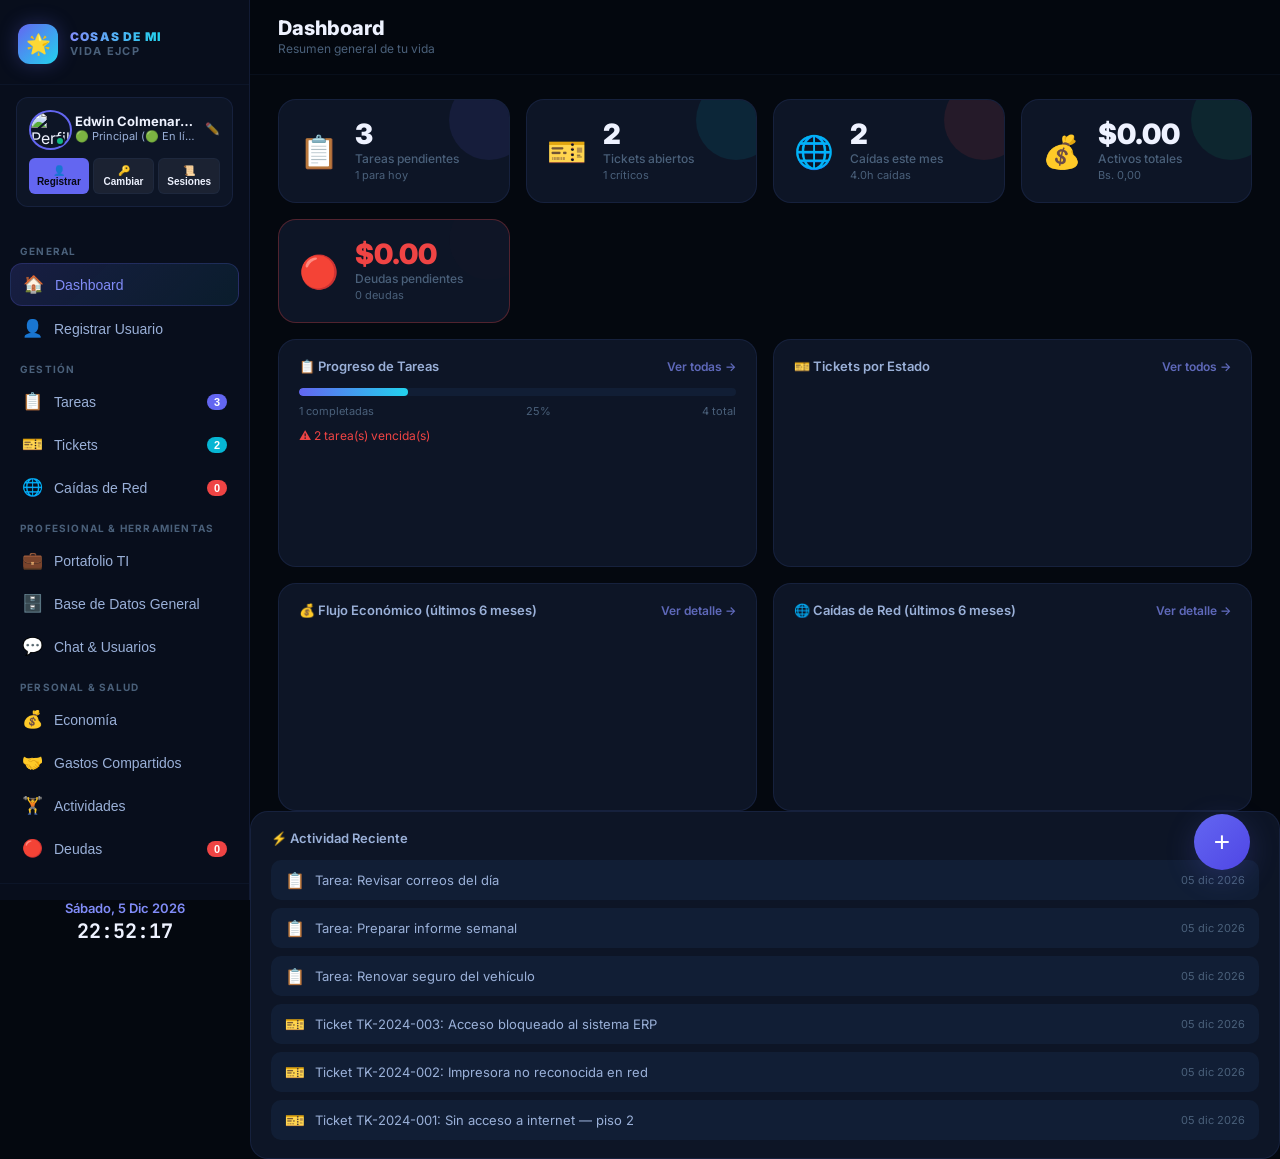
==== commit bdb461c6: "Add files via upload" ====
--- a/taskmaster/index.html
+++ b/taskmaster/index.html
@@ -27,22 +27,38 @@
   </div>
 
   <!-- Profile Widget -->
-  <div class="sidebar-profile-card" onclick="openProfileModal()" title="Editar perfil y estado">
-    <div class="profile-avatar-wrap">
-      <img id="profile-avatar-img" src="data:image/svg+xml;utf8,<svg xmlns='http://www.w3.org/2000/svg' viewBox='0 0 100 100'><circle cx='50' cy='50' r='50' fill='%236366f1'/><text x='50' y='60' font-size='40' text-anchor='middle' fill='white'>👤</text></svg>" alt="Perfil" />
-      <span class="profile-status-dot" id="profile-status-dot"></span>
-    </div>
-    <div class="profile-info">
-      <div class="profile-name" id="profile-name">EJCP</div>
-      <div class="profile-status-label" id="profile-status-label">🟢 En línea</div>
-    </div>
-    <div class="profile-edit-icon">✏️</div>
+  <div class="sidebar-profile-card" title="Editar perfil y estado" style="flex-direction:column;align-items:flex-start;padding:12px;gap:8px">
+    <div style="display:flex;align-items:center;gap:10px;width:100%;cursor:pointer" onclick="openProfileModal()">
+      <div class="profile-avatar-wrap">
+        <img id="profile-avatar-img" src="data:image/svg+xml;utf8,<svg xmlns='http://www.w3.org/2000/svg' viewBox='0 0 100 100'><circle cx='50' cy='50' r='50' fill='%236366f1'/><text x='50' y='60' font-size='40' text-anchor='middle' fill='white'>👤</text></svg>" alt="Perfil" />
+        <span class="profile-status-dot" id="profile-status-dot"></span>
+      </div>
+      <div class="profile-info" style="flex:1">
+        <div class="profile-name" id="profile-name">EJCP</div>
+        <div class="profile-status-label" id="profile-status-label">🟢 En línea</div>
+      </div>
+      <div class="profile-edit-icon">✏️</div>
+    </div>
+    <div style="display:flex;gap:4px;width:100%;margin-top:4px">
+      <button onclick="event.stopPropagation();openRegisterModal()" style="flex:1;padding:6px 6px;font-size:10px;font-weight:800;background:var(--accent);color:#070913;border:none;border-radius:6px;cursor:pointer;display:flex;align-items:center;justify-content:center;gap:2px">
+        👤 Registrar
+      </button>
+      <button onclick="event.stopPropagation();openUserSwitchModal()" style="flex:1;padding:6px 6px;font-size:10px;font-weight:700;background:rgba(255,255,255,0.06);color:var(--text-primary);border:1px solid var(--border-light);border-radius:6px;cursor:pointer">
+        🔑 Cambiar
+      </button>
+      <button onclick="event.stopPropagation();openUserSessionsModal()" style="flex:1;padding:6px 6px;font-size:10px;font-weight:700;background:rgba(255,255,255,0.06);color:var(--text-primary);border:1px solid var(--border-light);border-radius:6px;cursor:pointer" title="Ver historial de sesiones de uso">
+        📜 Sesiones
+      </button>
+    </div>
   </div>
 
   <nav class="sidebar-nav">
     <div class="nav-section-label">General</div>
     <button class="nav-btn active" id="nav-dashboard" onclick="switchModule('dashboard')">
       <span class="nav-icon">🏠</span><span class="nav-label">Dashboard</span>
+    </button>
+    <button class="nav-btn" id="nav-register" onclick="switchModule('register')">
+      <span class="nav-icon">👤</span><span class="nav-label">Registrar Usuario</span>
     </button>
 
     <div class="nav-section-label">Gestión</div>
@@ -66,10 +82,17 @@
     <button class="nav-btn" id="nav-database" onclick="switchModule('database')">
       <span class="nav-icon">🗄️</span><span class="nav-label">Base de Datos General</span>
     </button>
+    <button class="nav-btn" id="nav-chat" onclick="switchModule('chat')">
+      <span class="nav-icon">💬</span><span class="nav-label">Chat & Usuarios</span>
+      <span class="nav-badge" id="sb-chat" style="background:var(--accent);display:none">0</span>
+    </button>
 
     <div class="nav-section-label">Personal & Salud</div>
     <button class="nav-btn" id="nav-economy" onclick="switchModule('economy')">
       <span class="nav-icon">💰</span><span class="nav-label">Economía</span>
+    </button>
+    <button class="nav-btn" id="nav-shared-expenses" onclick="switchModule('shared-expenses')">
+      <span class="nav-icon">🤝</span><span class="nav-label">Gastos Compartidos</span>
     </button>
     <button class="nav-btn" id="nav-activities" onclick="switchModule('activities')">
       <span class="nav-icon">🏋️</span><span class="nav-label">Actividades</span>
@@ -1670,16 +1693,358 @@
   </div>
 </div>
 
-<!-- 🚀 Modal de Documentación Técnica y Demostración en Vivo de Proyectos -->
-<div class="modal-overlay" id="project-demo-modal" style="display:none">
-  <div class="modal glass-modal modal-wide" style="max-width:980px;width:95%">
+<!-- ═══════════ CHAT INTERNO & SISTEMA DE USUARIOS ═══════════ -->
+<section class="app-section" id="sec-chat" style="display:none">
+  <!-- Top Banner / User Status Bar -->
+  <div style="padding:20px 28px 0">
+    <div class="dash-panel" style="background:rgba(99,102,241,0.06);border-color:rgba(99,102,241,0.25);display:flex;align-items:center;justify-content:space-between;flex-wrap:wrap;gap:16px">
+      <div style="display:flex;align-items:center;gap:14px">
+        <div style="width:44px;height:44px;border-radius:50%;background:var(--accent);display:flex;align-items:center;justify-content:center;font-size:22px;color:#070913;font-weight:900" id="chat-current-avatar">👤</div>
+        <div>
+          <div style="font-size:14px;font-weight:800;color:var(--text-primary)" id="chat-current-user-name">Usuario Actual: Edwin (Principal)</div>
+          <div style="font-size:12px;color:var(--text-muted)" id="chat-current-user-role">Rol: Principal (Administrador del Sistema)</div>
+        </div>
+      </div>
+      <div style="display:flex;align-items:center;gap:10px">
+        <button class="btn-primary" style="padding:8px 14px;font-size:12px;background:rgba(255,255,255,0.08);color:var(--text-primary);border:1px solid var(--border-light)" onclick="openAuthModal('login')">🔑 Iniciar Sesión / Cambiar Usuario</button>
+        <button class="btn-primary" style="padding:8px 14px;font-size:12px;background:var(--accent);color:#070913;font-weight:800" onclick="openAuthModal('register')">👤 Registrar Usuario Secundario</button>
+      </div>
+    </div>
+  </div>
+
+  <!-- Chat Container -->
+  <div style="padding:20px 28px 100px;display:flex;gap:20px;min-height:550px">
+    <!-- Contact List (Left Side) -->
+    <div class="dash-panel" style="width:300px;flex-shrink:0;display:flex;flex-direction:column;padding:16px">
+      <div style="font-size:13px;font-weight:800;color:var(--text-primary);margin-bottom:12px;display:flex;align-items:center;justify-content:space-between">
+        <span>💬 Contactos / Usuarios</span>
+        <span style="font-size:11px;color:var(--text-muted)" id="chat-contact-count">0 registrados</span>
+      </div>
+      <div id="chat-user-list" style="display:flex;flex-direction:column;gap:8px;overflow-y:auto;flex:1">
+        <!-- Dynamic contact items -->
+      </div>
+    </div>
+
+    <!-- Chat Active Window (Right Side) -->
+    <div class="dash-panel" style="flex:1;display:flex;flex-direction:column;padding:0;overflow:hidden">
+      <!-- Chat Window Header -->
+      <div style="padding:16px 20px;border-bottom:1px solid var(--border-light);display:flex;align-items:center;justify-content:space-between;background:rgba(255,255,255,0.02)">
+        <div style="display:flex;align-items:center;gap:12px">
+          <div style="font-size:24px" id="chat-active-avatar">💬</div>
+          <div>
+            <div style="font-size:14px;font-weight:800;color:var(--text-primary)" id="chat-active-header">Selecciona una conversación</div>
+            <div style="font-size:11px;color:var(--text-muted)" id="chat-active-sub">Mensajería directa con almacenamiento local</div>
+          </div>
+        </div>
+        <button class="btn-primary" style="padding:6px 12px;font-size:11px;background:rgba(255,255,255,0.05);border:1px solid var(--border-light)" onclick="renderChatMessages()">🔄 Actualizar</button>
+      </div>
+
+      <!-- Chat Stream Messages Area -->
+      <div id="chat-messages-stream" style="flex:1;padding:20px;overflow-y:auto;display:flex;flex-direction:column;gap:12px;max-height:420px;background:rgba(7,9,19,0.4)">
+        <!-- Messages bubbles rendered dynamically -->
+      </div>
+
+      <!-- Chat Input Bar -->
+      <div style="padding:14px 20px;border-top:1px solid var(--border-light);display:flex;gap:10px;background:rgba(255,255,255,0.02)">
+        <input type="text" id="chat-input-text" placeholder="Escribe un mensaje..." style="flex:1;padding:12px 16px;background:rgba(255,255,255,0.05);border:1px solid var(--border-light);border-radius:10px;color:var(--text-primary);font-size:13px" onkeydown="if(event.key==='Enter') sendChatMessage()">
+        <button class="btn-primary" style="padding:0 20px;background:var(--accent);color:#070913;font-weight:800;border:none;border-radius:10px;cursor:pointer" onclick="sendChatMessage()">Enviar 🚀</button>
+      </div>
+    </div>
+  </div>
+</section>
+
+<!-- ═══════════ MÓDULO DE GASTOS COMPARTIDOS (SPLITWISE) ═══════════ -->
+<section class="app-section" id="sec-shared-expenses" style="display:none">
+  <!-- Topbar Action Banner -->
+  <div style="padding:20px 28px 0;display:flex;gap:14px;flex-wrap:wrap">
+    <div class="dash-card clickable" style="flex:1;min-width:200px">
+      <div class="dash-card-icon" style="color:var(--accent)">🤝</div>
+      <div class="dash-card-info">
+        <div class="dash-card-num" id="se-total-amount">$0.00</div>
+        <div class="dash-card-label">Total Gastos Compartidos</div>
+        <div class="dash-card-sub" id="se-total-count">0 registros</div>
+      </div>
+    </div>
+
+    <div class="dash-card clickable" style="flex:1;min-width:200px">
+      <div class="dash-card-icon" style="color:var(--green)">⚖️</div>
+      <div class="dash-card-info">
+        <div class="dash-card-num" id="se-my-balance">$0.00</div>
+        <div class="dash-card-label">Mi Balance Neto</div>
+        <div class="dash-card-sub" id="se-my-balance-sub">Al día</div>
+      </div>
+    </div>
+  </div>
+
+  <div class="list-area">
+    <div style="display:grid;grid-template-columns:1fr 1fr;gap:20px;margin-bottom:24px" class="dash-row">
+      
+      <!-- FORMULARIO AGREGAR GASTO COMPARTIDO -->
+      <div class="dash-panel">
+        <div class="panel-header">
+          <span>➕ Registrar Nuevo Gasto Compartido</span>
+        </div>
+        <form id="form-shared-expense" onsubmit="handleSharedExpenseSubmit(event)" style="display:flex;flex-direction:column;gap:14px">
+          <div>
+            <label style="display:block;font-size:12px;font-weight:700;color:var(--text-muted);margin-bottom:6px">Concepto / Descripción del Gasto *</label>
+            <input type="text" id="se-desc" required placeholder="Ej: Almuerzo de trabajo, Factura de Internet, Repuestos de Red" style="width:100%;padding:10px 14px;background:rgba(255,255,255,0.05);border:1px solid var(--border-light);border-radius:10px;color:var(--text-primary);font-size:13px">
+          </div>
+
+          <div style="display:grid;grid-template-columns:1fr 1fr;gap:12px">
+            <div>
+              <label style="display:block;font-size:12px;font-weight:700;color:var(--text-muted);margin-bottom:6px">Monto Total ($ USD) *</label>
+              <input type="number" step="0.01" id="se-amount" required placeholder="0.00" style="width:100%;padding:10px 14px;background:rgba(255,255,255,0.05);border:1px solid var(--border-light);border-radius:10px;color:var(--text-primary);font-size:13px">
+            </div>
+            <div>
+              <label style="display:block;font-size:12px;font-weight:700;color:var(--text-muted);margin-bottom:6px">Categoría</label>
+              <select id="se-category" style="width:100%;padding:10px 14px;background:rgba(15,23,42,0.9);border:1px solid var(--border-light);border-radius:10px;color:var(--text-primary);font-size:13px">
+                <option value="alimentacion">🍔 Alimentación / Comida</option>
+                <option value="servicios">⚡ Servicios Públicos / Internet</option>
+                <option value="transporte">🚗 Transporte / Combustible</option>
+                <option value="equipos">💻 Equipos & Redes IT</option>
+                <option value="entretenimiento">🎉 Entretenimiento</option>
+                <option value="otros">📦 Otros Gastos</option>
+              </select>
+            </div>
+          </div>
+
+          <div style="display:grid;grid-template-columns:1fr 1fr;gap:12px">
+            <div>
+              <label style="display:block;font-size:12px;font-weight:700;color:var(--text-muted);margin-bottom:6px">Fecha del Gasto *</label>
+              <input type="date" id="se-date" required style="width:100%;padding:10px 14px;background:rgba(255,255,255,0.05);border:1px solid var(--border-light);border-radius:10px;color:var(--text-primary);font-size:13px">
+            </div>
+            <div>
+              <label style="display:block;font-size:12px;font-weight:700;color:var(--text-muted);margin-bottom:6px">¿Quién realizó el pago? *</label>
+              <select id="se-payer" required style="width:100%;padding:10px 14px;background:rgba(15,23,42,0.9);border:1px solid var(--border-light);border-radius:10px;color:var(--text-primary);font-size:13px">
+                <!-- Rendered dynamically -->
+              </select>
+            </div>
+          </div>
+
+          <div>
+            <label style="display:block;font-size:12px;font-weight:700;color:var(--text-muted);margin-bottom:6px">Dividir entre los siguientes usuarios (Participantes) *</label>
+            <div id="se-participants-list" style="display:flex;flex-direction:column;gap:8px;max-height:140px;overflow-y:auto;padding:10px;background:rgba(7,9,19,0.5);border:1px solid var(--border-light);border-radius:10px">
+              <!-- Rendered dynamically -->
+            </div>
+          </div>
+
+          <button type="submit" class="btn-primary" style="padding:12px;background:var(--accent);color:#070913;font-weight:800;border:none;border-radius:10px;cursor:pointer;margin-top:6px">
+            🤝 Registrar y Dividir Gasto
+          </button>
+        </form>
+      </div>
+
+      <!-- MATRIZ DE DEUDAS Y BALANCES (QUIEN DEBE CUANTO A QUIEN) -->
+      <div class="dash-panel">
+        <div class="panel-header">
+          <span>📊 Balance de Cuentas: ¿Quién debe a quién?</span>
+        </div>
+        <div id="se-balance-matrix" style="display:flex;flex-direction:column;gap:12px">
+          <!-- Rendered dynamically -->
+        </div>
+      </div>
+    </div>
+
+    <!-- LISTA DE GASTOS COMPARTIDOS REGISTRADOS -->
+    <div class="dash-panel">
+      <div class="panel-header">
+        <span>📜 Historial de Gastos Compartidos</span>
+      </div>
+      <div id="se-history-list" class="item-list">
+        <!-- Rendered dynamically -->
+      </div>
+    </div>
+  </div>
+</section>
+
+<!-- ═══════════ MÓDULO DE REGISTRO DIRECTO DE USUARIOS ═══════════ -->
+<section class="app-section" id="sec-register" style="display:none">
+  <div style="padding:24px 28px 100px;max-width:720px;margin:0 auto">
+    <div class="dash-panel" style="background:rgba(15,23,42,0.6);border:1px solid var(--border-light);border-radius:18px;padding:30px">
+      <div style="display:flex;align-items:center;gap:14px;margin-bottom:20px;padding-bottom:16px;border-bottom:1px solid var(--border-light)">
+        <div style="width:50px;height:50px;border-radius:12px;background:var(--accent);display:flex;align-items:center;justify-content:center;font-size:26px;color:#070913;font-weight:900">👤</div>
+        <div>
+          <h2 style="font-size:20px;font-weight:800;color:var(--text-primary);margin:0">Crear Nuevo Usuario Personalizado</h2>
+          <p style="font-size:12px;color:var(--text-muted);margin:4px 0 0">Registra un nuevo usuario con credenciales propias y espacio de trabajo 100% en blanco</p>
+        </div>
+      </div>
+
+      <form id="form-direct-register" onsubmit="handleDirectRegister(event)">
+        <div style="display:grid;grid-template-columns:1fr 1fr;gap:16px;margin-bottom:16px">
+          <div>
+            <label style="display:block;font-size:12px;font-weight:700;color:var(--text-muted);margin-bottom:6px">Nombre de usuario (Login) *</label>
+            <input type="text" id="reg-username" required placeholder="Ej: juan, maria, cliente1" style="width:100%;padding:12px 14px;background:rgba(255,255,255,0.05);border:1px solid var(--border-light);border-radius:10px;color:var(--text-primary);font-size:13px">
+          </div>
+          <div>
+            <label style="display:block;font-size:12px;font-weight:700;color:var(--text-muted);margin-bottom:6px">Correo Electrónico *</label>
+            <input type="email" id="reg-email" required placeholder="ejemplo@correo.com" style="width:100%;padding:12px 14px;background:rgba(255,255,255,0.05);border:1px solid var(--border-light);border-radius:10px;color:var(--text-primary);font-size:13px">
+          </div>
+        </div>
+
+        <div style="display:grid;grid-template-columns:1fr 1fr;gap:16px;margin-bottom:16px">
+          <div>
+            <label style="display:block;font-size:12px;font-weight:700;color:var(--text-muted);margin-bottom:6px">Contraseña *</label>
+            <input type="password" id="reg-password" required placeholder="Contraseña de acceso" style="width:100%;padding:12px 14px;background:rgba(255,255,255,0.05);border:1px solid var(--border-light);border-radius:10px;color:var(--text-primary);font-size:13px">
+          </div>
+          <div>
+            <label style="display:block;font-size:12px;font-weight:700;color:var(--text-muted);margin-bottom:6px">Confirmar Contraseña *</label>
+            <input type="password" id="reg-confirm-password" required placeholder="Repita su contraseña" style="width:100%;padding:12px 14px;background:rgba(255,255,255,0.05);border:1px solid var(--border-light);border-radius:10px;color:var(--text-primary);font-size:13px">
+          </div>
+        </div>
+
+        <div style="margin-bottom:16px">
+          <label style="display:block;font-size:12px;font-weight:700;color:var(--text-muted);margin-bottom:6px">Nombre Completo Visible</label>
+          <input type="text" id="reg-name" placeholder="Ej: Juan Pérez / Soporte Redes" style="width:100%;padding:12px 14px;background:rgba(255,255,255,0.05);border:1px solid var(--border-light);border-radius:10px;color:var(--text-primary);font-size:13px">
+        </div>
+
+        <div style="display:grid;grid-template-columns:1fr 1fr;gap:16px;margin-bottom:16px">
+          <div>
+            <label style="display:block;font-size:12px;font-weight:700;color:var(--text-muted);margin-bottom:6px">Avatar / Emoji Representativo</label>
+            <select id="reg-avatar" style="width:100%;padding:12px 14px;background:rgba(15,23,42,0.9);border:1px solid var(--border-light);border-radius:10px;color:var(--text-primary);font-size:13px">
+              <option value="👤">👤 Usuario Estándar</option>
+              <option value="👨‍💻">👨‍💻 Desarrollador / Admin</option>
+              <option value="👩‍💻">👩‍💻 Especialista IT</option>
+              <option value="🚀">🚀 Proyectos</option>
+              <option value="💼">💼 Ejecutivo</option>
+              <option value="⚡">⚡ Soporte Técnico</option>
+              <option value="🎨">🎨 Diseñador Web</option>
+            </select>
+          </div>
+          <div>
+            <label style="display:block;font-size:12px;font-weight:700;color:var(--text-muted);margin-bottom:6px">Rol del Usuario</label>
+            <select id="reg-role" style="width:100%;padding:12px 14px;background:rgba(15,23,42,0.9);border:1px solid var(--border-light);border-radius:10px;color:var(--text-primary);font-size:13px">
+              <option value="secundario">Secundario (Cliente / Invitado)</option>
+              <option value="principal">Principal (Administrador)</option>
+            </select>
+          </div>
+        </div>
+
+        <div style="margin-bottom:20px">
+          <label style="display:block;font-size:12px;font-weight:700;color:var(--text-muted);margin-bottom:6px">Estado del Perfil</label>
+          <input type="text" id="reg-status" value="🟢 En línea" placeholder="Ej: 🟢 En línea, 🟡 En reunión" style="width:100%;padding:12px 14px;background:rgba(255,255,255,0.05);border:1px solid var(--border-light);border-radius:10px;color:var(--text-primary);font-size:13px">
+        </div>
+
+        <div style="margin-bottom:24px;background:rgba(99,102,241,0.08);padding:14px;border-radius:12px;border:1px solid rgba(99,102,241,0.25)">
+          <label style="font-size:13px;color:var(--text-primary);cursor:pointer;display:flex;align-items:center;gap:10px;font-weight:700">
+            <input type="checkbox" id="reg-blank" checked style="width:18px;height:18px"> ✨ Inicializar base de datos 100% en blanco (Totalmente personalizable)
+          </label>
+        </div>
+
+        <div style="display:flex;gap:12px;justify-content:flex-end">
+          <button type="button" class="btn-secondary" style="padding:12px 20px" onclick="switchModule('dashboard')">Cancelar</button>
+          <button type="submit" class="btn-primary" style="padding:12px 24px;background:var(--accent);color:#070913;font-weight:800;border:none;border-radius:10px;cursor:pointer">🚀 Crear Usuario y Conectar Ahora</button>
+        </div>
+      </form>
+    </div>
+  </div>
+</section>
+
+<!-- ═══════════ MODAL CAMBIAR DE USUARIO ═══════════ -->
+<div class="modal-overlay" id="modal-switch-user" style="display:none;z-index:2100">
+  <div class="modal glass-modal" style="max-width:500px;width:92%">
     <div class="modal-header">
-      <h2 id="proj-demo-title">🚀 Documentación Técnica de Proyecto</h2>
-      <button class="modal-close" onclick="closeModal('project-demo-modal')">✕</button>
-    </div>
-    <div class="modal-body" id="proj-demo-body" style="max-height:80vh;overflow-y:auto;padding:24px"></div>
-    <div class="modal-footer">
-      <button class="btn-secondary" onclick="closeModal('project-demo-modal')">Cerrar Visor</button>
+      <h3>🔑 Cambiar de Usuario / Espacio de Trabajo</h3>
+      <button class="modal-close" onclick="closeUserSwitchModal()">✕</button>
+    </div>
+    <div class="modal-body" style="padding:20px">
+      <div style="font-size:12px;color:var(--text-muted);margin-bottom:14px">Selecciona un usuario registrado para conectar instantáneamente a su espacio de trabajo personalizado:</div>
+      <div id="switch-user-list" style="display:flex;flex-direction:column;gap:10px;max-height:320px;overflow-y:auto;margin-bottom:16px">
+        <!-- Rendered dynamically -->
+      </div>
+      <div style="display:flex;justify-content:space-between;align-items:center;border-top:1px solid var(--border-light);padding-top:14px">
+        <button class="btn-secondary" style="font-size:12px;padding:8px 14px" onclick="openRegisterModal();closeUserSwitchModal()">👤 Registrar Nuevo</button>
+        <button class="btn-primary" style="font-size:12px;padding:8px 14px" onclick="openAuthModal('login');closeUserSwitchModal()">🔐 Validar con Contraseña</button>
+      </div>
+    </div>
+  </div>
+</div>
+
+<!-- ═══════════ MODAL AUTENTICACIÓN / REGISTRO / PERFIL ═══════════ -->
+<div class="modal-overlay" id="modal-auth" style="display:none">
+  <div class="modal glass-modal" style="max-width:480px;width:92%">
+    <div class="modal-header">
+      <h3 id="auth-modal-title">🔐 Iniciar Sesión</h3>
+      <button class="modal-close" onclick="closeAuthModal()">✕</button>
+    </div>
+    <div class="modal-body" style="padding:20px">
+      <form id="form-auth" onsubmit="handleAuthSubmit(event)">
+        <input type="hidden" id="auth-mode" value="login">
+        
+        <div style="margin-bottom:14px">
+          <label style="display:block;font-size:12px;font-weight:700;color:var(--text-muted);margin-bottom:6px">Nombre de usuario (Login)</label>
+          <input type="text" id="auth-username" required placeholder="Ej: admin, juan, maria" style="width:100%;padding:10px 14px;background:rgba(255,255,255,0.05);border:1px solid var(--border-light);border-radius:8px;color:var(--text-primary);font-size:13px">
+        </div>
+        
+        <div style="margin-bottom:14px">
+          <label style="display:block;font-size:12px;font-weight:700;color:var(--text-muted);margin-bottom:6px">Contraseña</label>
+          <input type="password" id="auth-password" required placeholder="Contraseña" style="width:100%;padding:10px 14px;background:rgba(255,255,255,0.05);border:1px solid var(--border-light);border-radius:8px;color:var(--text-primary);font-size:13px">
+        </div>
+
+        <!-- Campos adicionales para Registro / Personalización -->
+        <div id="auth-custom-fields" style="display:none">
+          <div style="margin-bottom:14px">
+            <label style="display:block;font-size:12px;font-weight:700;color:var(--text-muted);margin-bottom:6px">Nombre Personalizado Visible</label>
+            <input type="text" id="auth-name" placeholder="Ej: Juan Pérez / Soporte Técnico" style="width:100%;padding:10px 14px;background:rgba(255,255,255,0.05);border:1px solid var(--border-light);border-radius:8px;color:var(--text-primary);font-size:13px">
+          </div>
+
+          <div style="display:grid;grid-template-columns:1fr 1fr;gap:12px;margin-bottom:14px">
+            <div>
+              <label style="display:block;font-size:12px;font-weight:700;color:var(--text-muted);margin-bottom:6px">Avatar / Emoji</label>
+              <select id="auth-avatar" style="width:100%;padding:10px 14px;background:rgba(15,23,42,0.9);border:1px solid var(--border-light);border-radius:8px;color:var(--text-primary);font-size:13px">
+                <option value="👤">👤 Usuario Estándar</option>
+                <option value="👨‍💻">👨‍💻 Desarrollador / Admin</option>
+                <option value="👩‍💻">👩‍💻 Especialista IT</option>
+                <option value="🚀">🚀 Proyectos</option>
+                <option value="💼">💼 Ejecutivo</option>
+                <option value="⚡">⚡ Soporte Técnico</option>
+                <option value="🎨">🎨 Diseñador Web</option>
+              </select>
+            </div>
+            <div>
+              <label style="display:block;font-size:12px;font-weight:700;color:var(--text-muted);margin-bottom:6px">Rol del Usuario</label>
+              <select id="auth-role" style="width:100%;padding:10px 14px;background:rgba(15,23,42,0.9);border:1px solid var(--border-light);border-radius:8px;color:var(--text-primary);font-size:13px">
+                <option value="secundario">Secundario (Cliente / Invitado)</option>
+                <option value="principal">Principal (Administrador)</option>
+              </select>
+            </div>
+          </div>
+
+          <div style="margin-bottom:14px">
+            <label style="display:block;font-size:12px;font-weight:700;color:var(--text-muted);margin-bottom:6px">Estado del Perfil</label>
+            <input type="text" id="auth-status" placeholder="Ej: 🟢 En línea, 🟡 Disponible" value="🟢 En línea" style="width:100%;padding:10px 14px;background:rgba(255,255,255,0.05);border:1px solid var(--border-light);border-radius:8px;color:var(--text-primary);font-size:13px">
+          </div>
+
+          <div style="margin-bottom:18px;background:rgba(99,102,241,0.08);padding:10px 14px;border-radius:10px;border:1px solid rgba(99,102,241,0.25)">
+            <label style="font-size:12px;color:var(--text-primary);cursor:pointer;display:flex;align-items:center;gap:8px;font-weight:700">
+              <input type="checkbox" id="auth-blank" checked> ✨ Crear espacio de trabajo 100% en blanco (limpio para personalizar)
+            </label>
+          </div>
+        </div>
+
+        <div style="display:flex;justify-content:flex-end;gap:10px;margin-top:10px">
+          <button type="button" class="btn-secondary" onclick="closeAuthModal()">Cancelar</button>
+          <button type="submit" class="btn-primary" id="auth-submit-btn">Ingresar</button>
+        </div>
+      </form>
+    </div>
+  </div>
+</div>
+
+<!-- ═══════════ MODAL HISTORIAL DE SESIONES DE USO ═══════════ -->
+<div class="modal-overlay" id="modal-user-sessions" style="display:none;z-index:2200">
+  <div class="modal glass-modal" style="max-width:640px;width:92%">
+    <div class="modal-header">
+      <h3>📜 Historial de Sesiones de Uso del Usuario</h3>
+      <button class="modal-close" onclick="closeUserSessionsModal()">✕</button>
+    </div>
+    <div class="modal-body" style="padding:20px">
+      <div style="font-size:12px;color:var(--text-muted);margin-bottom:14px">Registro detallado de accesos, fechas, horas y secciones navegadas en la aplicación:</div>
+      <div id="user-sessions-list" style="display:flex;flex-direction:column;gap:10px;max-height:360px;overflow-y:auto">
+        <!-- Rendered dynamically -->
+      </div>
+      <div style="display:flex;justify-content:flex-end;margin-top:14px;border-top:1px solid var(--border-light);padding-top:12px">
+        <button class="btn-secondary" onclick="closeUserSessionsModal()">Cerrar</button>
+      </div>
     </div>
   </div>
 </div>
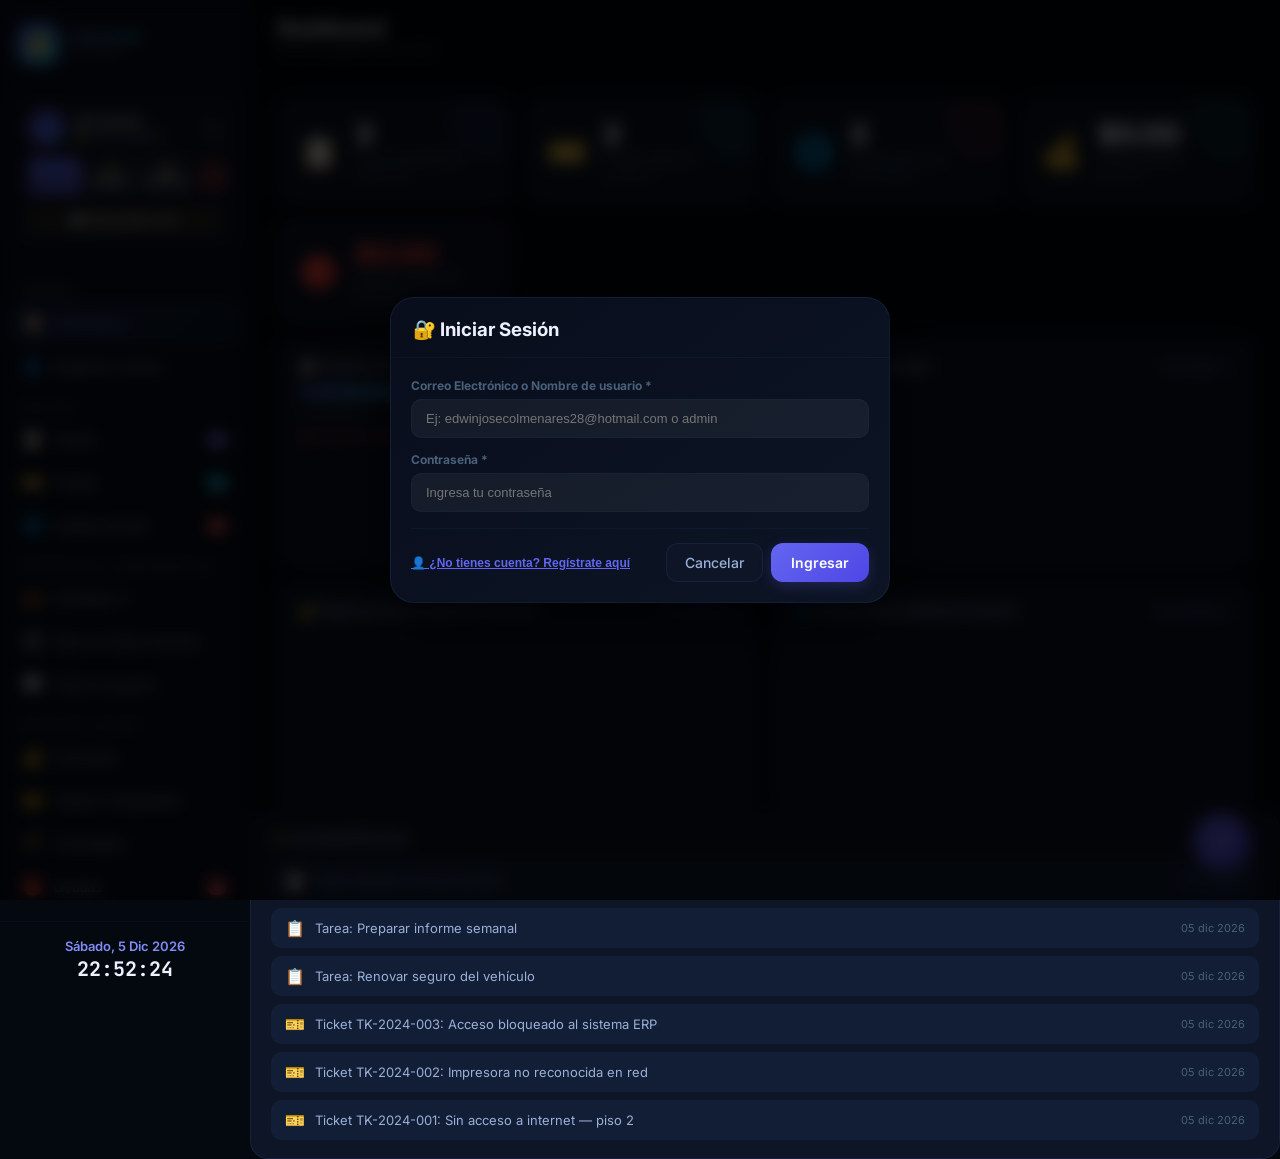
==== commit 62a3217e: "Add files via upload" ====
--- a/taskmaster/index.html
+++ b/taskmaster/index.html
@@ -3,7 +3,7 @@
 <head>
   <meta charset="UTF-8" />
   <meta name="viewport" content="width=device-width, initial-scale=1.0" />
-  <title>COSAS DE MI VIDA EJCP</title>
+  <title>COSAS DE LA VIDA</title>
   <meta name="description" content="Plataforma personal de gestión: tareas, tickets de soporte, caídas de red y control económico." />
   <link rel="preconnect" href="https://fonts.googleapis.com" />
   <link rel="preconnect" href="https://fonts.gstatic.com" crossorigin />
@@ -21,8 +21,8 @@
   <div class="sidebar-logo">
     <div class="logo-icon">🌟</div>
     <div class="logo-texts">
-      <span class="logo-title">COSAS DE MI</span>
-      <span class="logo-sub">VIDA EJCP</span>
+      <span class="logo-title">COSAS DE</span>
+      <span class="logo-sub">LA VIDA</span>
     </div>
   </div>
 
@@ -40,14 +40,22 @@
       <div class="profile-edit-icon">✏️</div>
     </div>
     <div style="display:flex;gap:4px;width:100%;margin-top:4px">
-      <button onclick="event.stopPropagation();openRegisterModal()" style="flex:1;padding:6px 6px;font-size:10px;font-weight:800;background:var(--accent);color:#070913;border:none;border-radius:6px;cursor:pointer;display:flex;align-items:center;justify-content:center;gap:2px">
+      <button onclick="event.stopPropagation();openRegisterModal()" style="flex:1;padding:6px 4px;font-size:10px;font-weight:800;background:var(--accent);color:#070913;border:none;border-radius:6px;cursor:pointer;display:flex;align-items:center;justify-content:center">
         👤 Registrar
       </button>
-      <button onclick="event.stopPropagation();openUserSwitchModal()" style="flex:1;padding:6px 6px;font-size:10px;font-weight:700;background:rgba(255,255,255,0.06);color:var(--text-primary);border:1px solid var(--border-light);border-radius:6px;cursor:pointer">
+      <button onclick="event.stopPropagation();openUserSwitchModal()" style="flex:1;padding:6px 4px;font-size:10px;font-weight:700;background:rgba(255,255,255,0.06);color:var(--text-primary);border:1px solid var(--border-light);border-radius:6px;cursor:pointer">
         🔑 Cambiar
       </button>
-      <button onclick="event.stopPropagation();openUserSessionsModal()" style="flex:1;padding:6px 6px;font-size:10px;font-weight:700;background:rgba(255,255,255,0.06);color:var(--text-primary);border:1px solid var(--border-light);border-radius:6px;cursor:pointer" title="Ver historial de sesiones de uso">
+      <button onclick="event.stopPropagation();openUserSessionsModal()" style="flex:1;padding:6px 4px;font-size:10px;font-weight:700;background:rgba(255,255,255,0.06);color:var(--text-primary);border:1px solid var(--border-light);border-radius:6px;cursor:pointer" title="Ver historial de sesiones">
         📜 Sesiones
+      </button>
+      <button onclick="event.stopPropagation();logoutUser()" style="flex:1;padding:6px 4px;font-size:10px;font-weight:700;background:rgba(239,68,68,0.15);color:var(--red);border:1px solid rgba(239,68,68,0.3);border-radius:6px;cursor:pointer" title="Cerrar Sesión">
+        🚪 Salir
+      </button>
+    </div>
+    <div style="margin-top:6px;width:100%">
+      <button onclick="event.stopPropagation();if(confirm('⚠️ ¿Seguro que deseas reiniciar completamente la Base de Datos a cero?')) resetDatabaseToZero()" style="width:100%;padding:5px;font-size:10px;font-weight:700;background:rgba(245,158,11,0.12);color:var(--amber);border:1px solid rgba(245,158,11,0.3);border-radius:6px;cursor:pointer" title="Reiniciar BD y Configuración a Cero">
+        🔄 Reiniciar BD a Cero
       </button>
     </div>
   </div>
@@ -1961,7 +1969,7 @@
 
 <!-- ═══════════ MODAL AUTENTICACIÓN / REGISTRO / PERFIL ═══════════ -->
 <div class="modal-overlay" id="modal-auth" style="display:none">
-  <div class="modal glass-modal" style="max-width:480px;width:92%">
+  <div class="modal glass-modal" style="max-width:500px;width:92%">
     <div class="modal-header">
       <h3 id="auth-modal-title">🔐 Iniciar Sesión</h3>
       <button class="modal-close" onclick="closeAuthModal()">✕</button>
@@ -1971,26 +1979,31 @@
         <input type="hidden" id="auth-mode" value="login">
         
         <div style="margin-bottom:14px">
-          <label style="display:block;font-size:12px;font-weight:700;color:var(--text-muted);margin-bottom:6px">Nombre de usuario (Login)</label>
-          <input type="text" id="auth-username" required placeholder="Ej: admin, juan, maria" style="width:100%;padding:10px 14px;background:rgba(255,255,255,0.05);border:1px solid var(--border-light);border-radius:8px;color:var(--text-primary);font-size:13px">
+          <label style="display:block;font-size:12px;font-weight:700;color:var(--text-muted);margin-bottom:6px">Correo Electrónico o Nombre de usuario *</label>
+          <input type="text" id="auth-username" required placeholder="Ej: edwinjosecolmenares28@hotmail.com o admin" style="width:100%;padding:11px 14px;background:rgba(255,255,255,0.05);border:1px solid var(--border-light);border-radius:10px;color:var(--text-primary);font-size:13px">
         </div>
         
         <div style="margin-bottom:14px">
-          <label style="display:block;font-size:12px;font-weight:700;color:var(--text-muted);margin-bottom:6px">Contraseña</label>
-          <input type="password" id="auth-password" required placeholder="Contraseña" style="width:100%;padding:10px 14px;background:rgba(255,255,255,0.05);border:1px solid var(--border-light);border-radius:8px;color:var(--text-primary);font-size:13px">
-        </div>
-
-        <!-- Campos adicionales para Registro / Personalización -->
+          <label style="display:block;font-size:12px;font-weight:700;color:var(--text-muted);margin-bottom:6px">Contraseña *</label>
+          <input type="password" id="auth-password" required placeholder="Ingresa tu contraseña" style="width:100%;padding:11px 14px;background:rgba(255,255,255,0.05);border:1px solid var(--border-light);border-radius:10px;color:var(--text-primary);font-size:13px">
+        </div>
+
+        <!-- Campos adicionales para Registro Completo / Personalización -->
         <div id="auth-custom-fields" style="display:none">
           <div style="margin-bottom:14px">
-            <label style="display:block;font-size:12px;font-weight:700;color:var(--text-muted);margin-bottom:6px">Nombre Personalizado Visible</label>
-            <input type="text" id="auth-name" placeholder="Ej: Juan Pérez / Soporte Técnico" style="width:100%;padding:10px 14px;background:rgba(255,255,255,0.05);border:1px solid var(--border-light);border-radius:8px;color:var(--text-primary);font-size:13px">
+            <label style="display:block;font-size:12px;font-weight:700;color:var(--text-muted);margin-bottom:6px">Confirmar Contraseña *</label>
+            <input type="password" id="auth-confirm-password" placeholder="Repita su contraseña" style="width:100%;padding:11px 14px;background:rgba(255,255,255,0.05);border:1px solid var(--border-light);border-radius:10px;color:var(--text-primary);font-size:13px">
+          </div>
+
+          <div style="margin-bottom:14px">
+            <label style="display:block;font-size:12px;font-weight:700;color:var(--text-muted);margin-bottom:6px">Nombre Completo Visible</label>
+            <input type="text" id="auth-name" placeholder="Ej: EDWIN COLMENARES / Soporte Técnico" style="width:100%;padding:11px 14px;background:rgba(255,255,255,0.05);border:1px solid var(--border-light);border-radius:10px;color:var(--text-primary);font-size:13px">
           </div>
 
           <div style="display:grid;grid-template-columns:1fr 1fr;gap:12px;margin-bottom:14px">
             <div>
               <label style="display:block;font-size:12px;font-weight:700;color:var(--text-muted);margin-bottom:6px">Avatar / Emoji</label>
-              <select id="auth-avatar" style="width:100%;padding:10px 14px;background:rgba(15,23,42,0.9);border:1px solid var(--border-light);border-radius:8px;color:var(--text-primary);font-size:13px">
+              <select id="auth-avatar" style="width:100%;padding:11px 14px;background:rgba(15,23,42,0.9);border:1px solid var(--border-light);border-radius:10px;color:var(--text-primary);font-size:13px">
                 <option value="👤">👤 Usuario Estándar</option>
                 <option value="👨‍💻">👨‍💻 Desarrollador / Admin</option>
                 <option value="👩‍💻">👩‍💻 Especialista IT</option>
@@ -2002,7 +2015,7 @@
             </div>
             <div>
               <label style="display:block;font-size:12px;font-weight:700;color:var(--text-muted);margin-bottom:6px">Rol del Usuario</label>
-              <select id="auth-role" style="width:100%;padding:10px 14px;background:rgba(15,23,42,0.9);border:1px solid var(--border-light);border-radius:8px;color:var(--text-primary);font-size:13px">
+              <select id="auth-role" style="width:100%;padding:11px 14px;background:rgba(15,23,42,0.9);border:1px solid var(--border-light);border-radius:10px;color:var(--text-primary);font-size:13px">
                 <option value="secundario">Secundario (Cliente / Invitado)</option>
                 <option value="principal">Principal (Administrador)</option>
               </select>
@@ -2011,7 +2024,7 @@
 
           <div style="margin-bottom:14px">
             <label style="display:block;font-size:12px;font-weight:700;color:var(--text-muted);margin-bottom:6px">Estado del Perfil</label>
-            <input type="text" id="auth-status" placeholder="Ej: 🟢 En línea, 🟡 Disponible" value="🟢 En línea" style="width:100%;padding:10px 14px;background:rgba(255,255,255,0.05);border:1px solid var(--border-light);border-radius:8px;color:var(--text-primary);font-size:13px">
+            <input type="text" id="auth-status" placeholder="Ej: 🟢 En línea, 🟡 Disponible" value="🟢 En línea" style="width:100%;padding:11px 14px;background:rgba(255,255,255,0.05);border:1px solid var(--border-light);border-radius:10px;color:var(--text-primary);font-size:13px">
           </div>
 
           <div style="margin-bottom:18px;background:rgba(99,102,241,0.08);padding:10px 14px;border-radius:10px;border:1px solid rgba(99,102,241,0.25)">
@@ -2021,10 +2034,19 @@
           </div>
         </div>
 
-        <div style="display:flex;justify-content:flex-end;gap:10px;margin-top:10px">
-          <button type="button" class="btn-secondary" onclick="closeAuthModal()">Cancelar</button>
-          <button type="submit" class="btn-primary" id="auth-submit-btn">Ingresar</button>
-        </div>
+        <div style="display:flex;justify-content:space-between;align-items:center;margin-top:16px;border-top:1px solid var(--border-light);padding-top:14px">
+          <button type="button" id="auth-switch-mode-btn" onclick="toggleAuthMode()" style="background:none;border:none;color:var(--accent);font-size:12px;font-weight:700;cursor:pointer;text-decoration:underline">
+            👤 ¿No tienes cuenta? Regístrate aquí
+          </button>
+          <div style="display:flex;gap:8px">
+            <button type="button" class="btn-secondary" onclick="closeAuthModal()">Cancelar</button>
+            <button type="submit" class="btn-primary" id="auth-submit-btn">Ingresar</button>
+          </div>
+        </div>
+      </form>
+    </div>
+  </div>
+</div>
       </form>
     </div>
   </div>
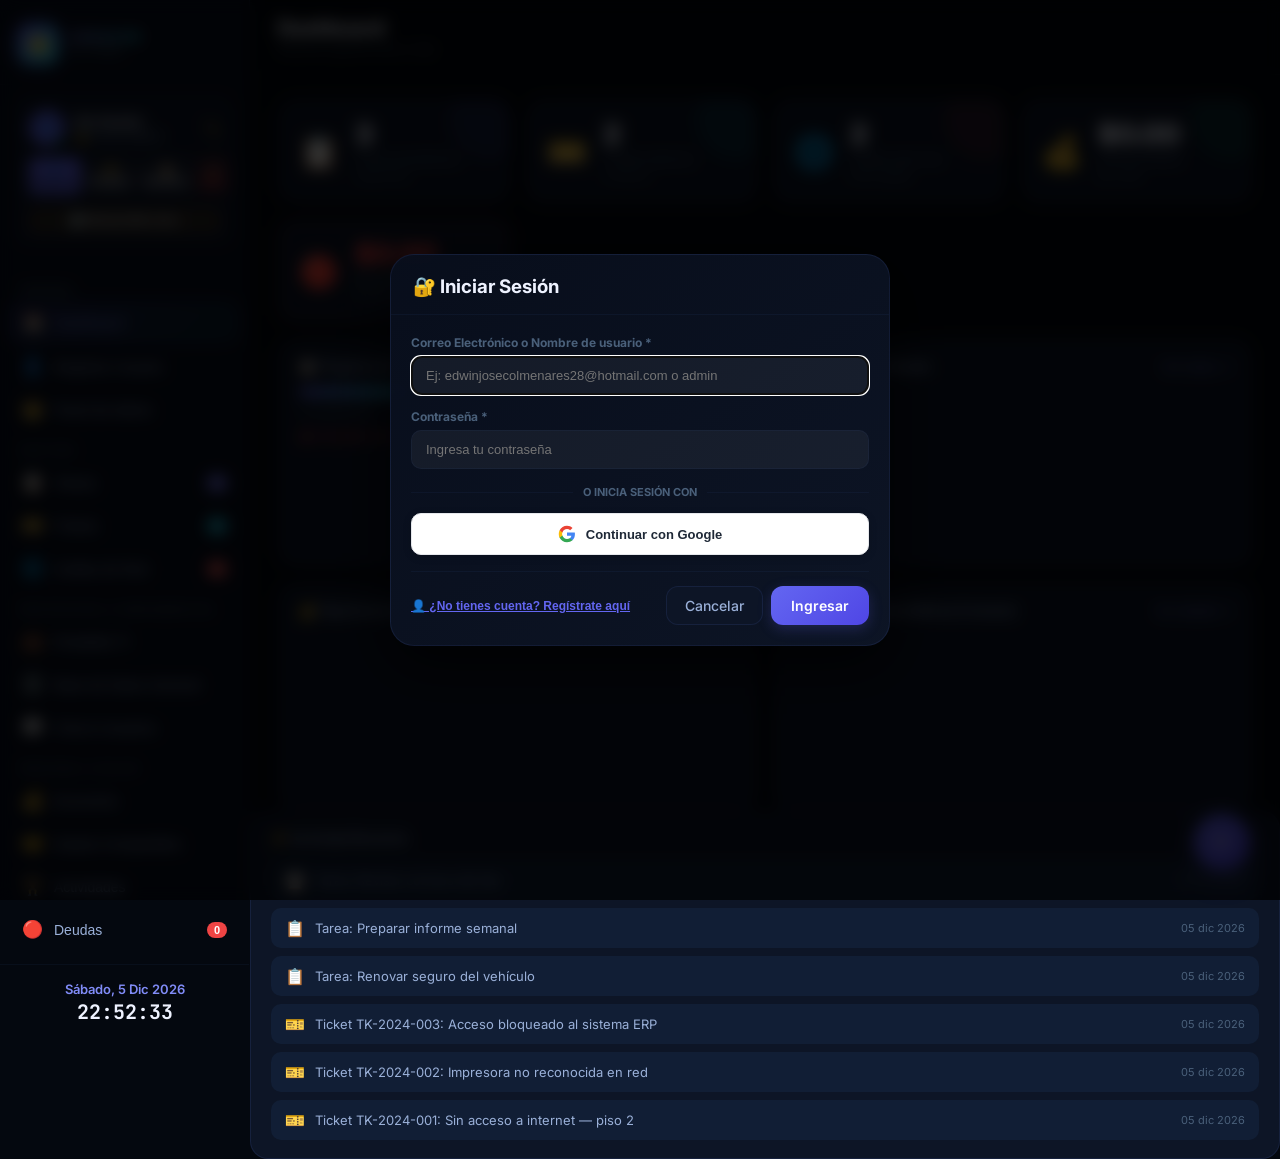
==== commit 972122a4: "Add files via upload" ====
--- a/taskmaster/index.html
+++ b/taskmaster/index.html
@@ -11,7 +11,7 @@
   <script src="https://cdn.jsdelivr.net/npm/chart.js@4.4.0/dist/chart.umd.min.js"></script>
   <script src="https://cdnjs.cloudflare.com/ajax/libs/pdf.js/3.11.174/pdf.min.js"></script>
   <script src="https://cdn.jsdelivr.net/npm/xlsx@0.18.5/dist/xlsx.full.min.js"></script>
-  <script>if (window.pdfjsLib) pdfjsLib.GlobalWorkerOptions.workerSrc = 'https://cdnjs.cloudflare.com/ajax/libs/pdf.js/3.11.174/pdf.worker.min.js';</script>
+  <script src="https://accounts.google.com/gsi/client" async defer></script>
   <link rel="stylesheet" href="styles.css" />
 </head>
 <body>
@@ -67,6 +67,9 @@
     </button>
     <button class="nav-btn" id="nav-register" onclick="switchModule('register')">
       <span class="nav-icon">👤</span><span class="nav-label">Registrar Usuario</span>
+    </button>
+    <button class="nav-btn" id="nav-admin" onclick="switchModule('admin')">
+      <span class="nav-icon">👑</span><span class="nav-label">Panel de Admin</span>
     </button>
 
     <div class="nav-section-label">Gestión</div>
@@ -1905,10 +1908,155 @@
           <input type="text" id="reg-name" placeholder="Ej: Juan Pérez / Soporte Redes" style="width:100%;padding:12px 14px;background:rgba(255,255,255,0.05);border:1px solid var(--border-light);border-radius:10px;color:var(--text-primary);font-size:13px">
         </div>
 
-        <div style="display:grid;grid-template-columns:1fr 1fr;gap:16px;margin-bottom:16px">
+        <div style="margin-bottom:16px">
+          <label style="display:block;font-size:12px;font-weight:700;color:var(--text-muted);margin-bottom:6px">Avatar / Emoji Representativo</label>
+          <select id="reg-avatar" style="width:100%;padding:12px 14px;background:rgba(15,23,42,0.9);border:1px solid var(--border-light);border-radius:10px;color:var(--text-primary);font-size:13px">
+            <option value="👤">👤 Usuario Estándar</option>
+            <option value="👨‍💻">👨‍💻 Desarrollador / Admin</option>
+            <option value="👩‍💻">👩‍💻 Especialista IT</option>
+            <option value="🚀">🚀 Proyectos</option>
+            <option value="💼">💼 Ejecutivo</option>
+            <option value="⚡">⚡ Soporte Técnico</option>
+            <option value="🎨">🎨 Diseñador Web</option>
+          </select>
+        </div>
+
+        <div style="margin-bottom:20px">
+          <label style="display:block;font-size:12px;font-weight:700;color:var(--text-muted);margin-bottom:6px">Estado del Perfil</label>
+          <input type="text" id="reg-status" value="🟢 En línea" placeholder="Ej: 🟢 En línea, 🟡 En reunión" style="width:100%;padding:12px 14px;background:rgba(255,255,255,0.05);border:1px solid var(--border-light);border-radius:10px;color:var(--text-primary);font-size:13px">
+        </div>
+
+        <div style="margin-bottom:24px;background:rgba(99,102,241,0.08);padding:14px;border-radius:12px;border:1px solid rgba(99,102,241,0.25)">
+          <label style="font-size:13px;color:var(--text-primary);cursor:pointer;display:flex;align-items:center;gap:10px;font-weight:700">
+            <input type="checkbox" id="reg-blank" checked style="width:18px;height:18px"> ✨ Inicializar base de datos 100% en blanco (Totalmente personalizable)
+          </label>
+        </div>
+
+        <div style="display:flex;gap:12px;justify-content:flex-end">
+          <button type="button" class="btn-secondary" style="padding:12px 20px" onclick="switchModule('dashboard')">Cancelar</button>
+          <button type="submit" class="btn-primary" style="padding:12px 24px;background:var(--accent);color:#070913;font-weight:800;border:none;border-radius:10px;cursor:pointer">🚀 Crear Usuario y Conectar Ahora</button>
+        </div>
+      </form>
+    </div>
+  </div>
+</section>
+
+<!-- ═══════════ MÓDULO PANEL DE ADMINISTRACIÓN DE USUARIOS ═══════════ -->
+<section class="app-section" id="sec-admin" style="display:none">
+  <div style="padding:24px 28px 100px;max-width:960px;margin:0 auto">
+    <div class="dash-panel" style="background:rgba(15,23,42,0.7);border:1px solid var(--border-light);border-radius:18px;padding:26px;margin-bottom:24px">
+      <div style="display:flex;justify-content:space-between;align-items:center;margin-bottom:20px;padding-bottom:16px;border-bottom:1px solid var(--border-light)">
+        <div style="display:flex;align-items:center;gap:14px">
+          <div style="width:50px;height:50px;border-radius:14px;background:linear-gradient(135deg,#f59e0b,#d97706);display:flex;align-items:center;justify-content:center;font-size:26px;color:#070913;font-weight:900">👑</div>
           <div>
-            <label style="display:block;font-size:12px;font-weight:700;color:var(--text-muted);margin-bottom:6px">Avatar / Emoji Representativo</label>
-            <select id="reg-avatar" style="width:100%;padding:12px 14px;background:rgba(15,23,42,0.9);border:1px solid var(--border-light);border-radius:10px;color:var(--text-primary);font-size:13px">
+            <h2 style="font-size:20px;font-weight:800;color:var(--text-primary);margin:0">Panel de Administración de Usuarios</h2>
+            <p style="font-size:12px;color:var(--text-muted);margin:4px 0 0">Gestión centralizada de usuarios registrados, auditoría, permisos y prueba del chat en tiempo real</p>
+          </div>
+        </div>
+        <button onclick="fetchAutomaticRates()" class="btn-secondary" style="font-size:12px;display:flex;align-items:center;gap:6px">
+          ⚡ Actualizar Tasas por API
+        </button>
+      </div>
+
+      <!-- Buscador en tiempo real para Vercel -->
+      <div style="margin-bottom:20px">
+        <label style="display:block;font-size:12px;font-weight:700;color:var(--text-muted);margin-bottom:6px">🔎 Buscador Inteligente de Usuarios en Tiempo Real (Vercel / Multi-Dispositivo)</label>
+        <input type="text" id="admin-user-search-input" oninput="renderAdminUsersTable()" placeholder="Buscar por Nombre, Correo o Usuario..." style="width:100%;padding:12px 16px;background:rgba(255,255,255,0.05);border:1px solid var(--border-light);border-radius:10px;color:var(--text-primary);font-size:13px">
+      </div>
+
+      <!-- Métricas rápidas de usuarios -->
+      <div style="display:grid;grid-template-columns:repeat(auto-fit,minmax(200px,1fr));gap:14px;margin-bottom:20px">
+        <div style="padding:14px;background:rgba(255,255,255,0.03);border:1px solid var(--border-light);border-radius:12px">
+          <div style="font-size:11px;color:var(--text-muted)">Total Usuarios Registrados</div>
+          <div style="font-size:22px;font-weight:800;color:var(--accent)" id="admin-stat-total-users">0</div>
+        </div>
+        <div style="padding:14px;background:rgba(255,255,255,0.03);border:1px solid var(--border-light);border-radius:12px">
+          <div style="font-size:11px;color:var(--text-muted)">Usuarios Principales (Admin)</div>
+          <div style="font-size:22px;font-weight:800;color:var(--green)" id="admin-stat-admin-users">0</div>
+        </div>
+        <div style="padding:14px;background:rgba(255,255,255,0.03);border:1px solid var(--border-light);border-radius:12px">
+          <div style="font-size:11px;color:var(--text-muted)">Tasa USD / VES (API)</div>
+          <div style="font-size:22px;font-weight:800;color:var(--amber)" id="admin-stat-auto-rate">0.00 VES</div>
+        </div>
+      </div>
+
+      <!-- Tabla de usuarios -->
+      <div style="overflow-x:auto">
+        <table style="width:100%;border-collapse:collapse;font-size:13px;text-align:left">
+          <thead>
+            <tr style="border-bottom:1px solid var(--border-light);color:var(--text-muted);font-size:11px;text-transform:uppercase">
+              <th style="padding:10px">Usuario</th>
+              <th style="padding:10px">Correo Electrónico</th>
+              <th style="padding:10px">Rol</th>
+              <th style="padding:10px">Estado BD</th>
+              <th style="padding:10px;text-align:right">Acciones</th>
+            </tr>
+          </thead>
+          <tbody id="admin-users-tbody">
+            <!-- Rendered dynamically -->
+          </tbody>
+        </table>
+      </div>
+    </div>
+  </div>
+</section>
+
+<!-- ═══════════ MODAL CAMBIAR DE USUARIO ═══════════ -->
+<div class="modal-overlay" id="modal-switch-user" style="display:none;z-index:2100">
+  <div class="modal glass-modal" style="max-width:500px;width:92%">
+    <div class="modal-header">
+      <h3>🔑 Cambiar de Usuario / Espacio de Trabajo</h3>
+      <button class="modal-close" onclick="closeUserSwitchModal()">✕</button>
+    </div>
+    <div class="modal-body" style="padding:20px">
+      <div style="font-size:12px;color:var(--text-muted);margin-bottom:14px">Selecciona un usuario registrado para conectar instantáneamente a su espacio de trabajo personalizado:</div>
+      <div id="switch-user-list" style="display:flex;flex-direction:column;gap:10px;max-height:320px;overflow-y:auto;margin-bottom:16px">
+        <!-- Rendered dynamically -->
+      </div>
+      <div style="display:flex;justify-content:space-between;align-items:center;border-top:1px solid var(--border-light);padding-top:14px">
+        <button class="btn-secondary" style="font-size:12px;padding:8px 14px" onclick="openRegisterModal();closeUserSwitchModal()">👤 Registrar Nuevo</button>
+        <button class="btn-primary" style="font-size:12px;padding:8px 14px" onclick="openAuthModal('login');closeUserSwitchModal()">🔐 Validar con Contraseña</button>
+      </div>
+    </div>
+  </div>
+</div>
+
+<!-- ═══════════ MODAL AUTENTICACIÓN / REGISTRO / PERFIL ═══════════ -->
+<div class="modal-overlay" id="modal-auth" style="display:none;z-index:10005">
+  <div class="modal glass-modal" style="max-width:500px;width:92%">
+    <div class="modal-header">
+      <h3 id="auth-modal-title">🔐 Iniciar Sesión</h3>
+      <button class="modal-close" onclick="closeAuthModal()">✕</button>
+    </div>
+    <div class="modal-body" style="padding:20px">
+      <form id="form-auth" onsubmit="handleAuthSubmit(event)">
+        <input type="hidden" id="auth-mode" value="login">
+        
+        <div style="margin-bottom:14px">
+          <label style="display:block;font-size:12px;font-weight:700;color:var(--text-muted);margin-bottom:6px">Correo Electrónico o Nombre de usuario *</label>
+          <input type="text" id="auth-username" required placeholder="Ej: edwinjosecolmenares28@hotmail.com o admin" style="width:100%;padding:11px 14px;background:rgba(255,255,255,0.05);border:1px solid var(--border-light);border-radius:10px;color:var(--text-primary);font-size:13px">
+        </div>
+        
+        <div style="margin-bottom:14px">
+          <label style="display:block;font-size:12px;font-weight:700;color:var(--text-muted);margin-bottom:6px">Contraseña *</label>
+          <input type="password" id="auth-password" required placeholder="Ingresa tu contraseña" style="width:100%;padding:11px 14px;background:rgba(255,255,255,0.05);border:1px solid var(--border-light);border-radius:10px;color:var(--text-primary);font-size:13px">
+        </div>
+
+        <!-- Campos adicionales para Registro Completo / Personalización -->
+        <div id="auth-custom-fields" style="display:none">
+          <div style="margin-bottom:14px">
+            <label style="display:block;font-size:12px;font-weight:700;color:var(--text-muted);margin-bottom:6px">Confirmar Contraseña *</label>
+            <input type="password" id="auth-confirm-password" placeholder="Repita su contraseña" style="width:100%;padding:11px 14px;background:rgba(255,255,255,0.05);border:1px solid var(--border-light);border-radius:10px;color:var(--text-primary);font-size:13px">
+          </div>
+
+          <div style="margin-bottom:14px">
+            <label style="display:block;font-size:12px;font-weight:700;color:var(--text-muted);margin-bottom:6px">Nombre Completo Visible</label>
+            <input type="text" id="auth-name" placeholder="Ej: EDWIN COLMENARES / Soporte Técnico" style="width:100%;padding:11px 14px;background:rgba(255,255,255,0.05);border:1px solid var(--border-light);border-radius:10px;color:var(--text-primary);font-size:13px">
+          </div>
+
+          <div style="margin-bottom:14px">
+            <label style="display:block;font-size:12px;font-weight:700;color:var(--text-muted);margin-bottom:6px">Avatar / Emoji</label>
+            <select id="auth-avatar" style="width:100%;padding:11px 14px;background:rgba(15,23,42,0.9);border:1px solid var(--border-light);border-radius:10px;color:var(--text-primary);font-size:13px">
               <option value="👤">👤 Usuario Estándar</option>
               <option value="👨‍💻">👨‍💻 Desarrollador / Admin</option>
               <option value="👩‍💻">👩‍💻 Especialista IT</option>
@@ -1918,109 +2066,6 @@
               <option value="🎨">🎨 Diseñador Web</option>
             </select>
           </div>
-          <div>
-            <label style="display:block;font-size:12px;font-weight:700;color:var(--text-muted);margin-bottom:6px">Rol del Usuario</label>
-            <select id="reg-role" style="width:100%;padding:12px 14px;background:rgba(15,23,42,0.9);border:1px solid var(--border-light);border-radius:10px;color:var(--text-primary);font-size:13px">
-              <option value="secundario">Secundario (Cliente / Invitado)</option>
-              <option value="principal">Principal (Administrador)</option>
-            </select>
-          </div>
-        </div>
-
-        <div style="margin-bottom:20px">
-          <label style="display:block;font-size:12px;font-weight:700;color:var(--text-muted);margin-bottom:6px">Estado del Perfil</label>
-          <input type="text" id="reg-status" value="🟢 En línea" placeholder="Ej: 🟢 En línea, 🟡 En reunión" style="width:100%;padding:12px 14px;background:rgba(255,255,255,0.05);border:1px solid var(--border-light);border-radius:10px;color:var(--text-primary);font-size:13px">
-        </div>
-
-        <div style="margin-bottom:24px;background:rgba(99,102,241,0.08);padding:14px;border-radius:12px;border:1px solid rgba(99,102,241,0.25)">
-          <label style="font-size:13px;color:var(--text-primary);cursor:pointer;display:flex;align-items:center;gap:10px;font-weight:700">
-            <input type="checkbox" id="reg-blank" checked style="width:18px;height:18px"> ✨ Inicializar base de datos 100% en blanco (Totalmente personalizable)
-          </label>
-        </div>
-
-        <div style="display:flex;gap:12px;justify-content:flex-end">
-          <button type="button" class="btn-secondary" style="padding:12px 20px" onclick="switchModule('dashboard')">Cancelar</button>
-          <button type="submit" class="btn-primary" style="padding:12px 24px;background:var(--accent);color:#070913;font-weight:800;border:none;border-radius:10px;cursor:pointer">🚀 Crear Usuario y Conectar Ahora</button>
-        </div>
-      </form>
-    </div>
-  </div>
-</section>
-
-<!-- ═══════════ MODAL CAMBIAR DE USUARIO ═══════════ -->
-<div class="modal-overlay" id="modal-switch-user" style="display:none;z-index:2100">
-  <div class="modal glass-modal" style="max-width:500px;width:92%">
-    <div class="modal-header">
-      <h3>🔑 Cambiar de Usuario / Espacio de Trabajo</h3>
-      <button class="modal-close" onclick="closeUserSwitchModal()">✕</button>
-    </div>
-    <div class="modal-body" style="padding:20px">
-      <div style="font-size:12px;color:var(--text-muted);margin-bottom:14px">Selecciona un usuario registrado para conectar instantáneamente a su espacio de trabajo personalizado:</div>
-      <div id="switch-user-list" style="display:flex;flex-direction:column;gap:10px;max-height:320px;overflow-y:auto;margin-bottom:16px">
-        <!-- Rendered dynamically -->
-      </div>
-      <div style="display:flex;justify-content:space-between;align-items:center;border-top:1px solid var(--border-light);padding-top:14px">
-        <button class="btn-secondary" style="font-size:12px;padding:8px 14px" onclick="openRegisterModal();closeUserSwitchModal()">👤 Registrar Nuevo</button>
-        <button class="btn-primary" style="font-size:12px;padding:8px 14px" onclick="openAuthModal('login');closeUserSwitchModal()">🔐 Validar con Contraseña</button>
-      </div>
-    </div>
-  </div>
-</div>
-
-<!-- ═══════════ MODAL AUTENTICACIÓN / REGISTRO / PERFIL ═══════════ -->
-<div class="modal-overlay" id="modal-auth" style="display:none">
-  <div class="modal glass-modal" style="max-width:500px;width:92%">
-    <div class="modal-header">
-      <h3 id="auth-modal-title">🔐 Iniciar Sesión</h3>
-      <button class="modal-close" onclick="closeAuthModal()">✕</button>
-    </div>
-    <div class="modal-body" style="padding:20px">
-      <form id="form-auth" onsubmit="handleAuthSubmit(event)">
-        <input type="hidden" id="auth-mode" value="login">
-        
-        <div style="margin-bottom:14px">
-          <label style="display:block;font-size:12px;font-weight:700;color:var(--text-muted);margin-bottom:6px">Correo Electrónico o Nombre de usuario *</label>
-          <input type="text" id="auth-username" required placeholder="Ej: edwinjosecolmenares28@hotmail.com o admin" style="width:100%;padding:11px 14px;background:rgba(255,255,255,0.05);border:1px solid var(--border-light);border-radius:10px;color:var(--text-primary);font-size:13px">
-        </div>
-        
-        <div style="margin-bottom:14px">
-          <label style="display:block;font-size:12px;font-weight:700;color:var(--text-muted);margin-bottom:6px">Contraseña *</label>
-          <input type="password" id="auth-password" required placeholder="Ingresa tu contraseña" style="width:100%;padding:11px 14px;background:rgba(255,255,255,0.05);border:1px solid var(--border-light);border-radius:10px;color:var(--text-primary);font-size:13px">
-        </div>
-
-        <!-- Campos adicionales para Registro Completo / Personalización -->
-        <div id="auth-custom-fields" style="display:none">
-          <div style="margin-bottom:14px">
-            <label style="display:block;font-size:12px;font-weight:700;color:var(--text-muted);margin-bottom:6px">Confirmar Contraseña *</label>
-            <input type="password" id="auth-confirm-password" placeholder="Repita su contraseña" style="width:100%;padding:11px 14px;background:rgba(255,255,255,0.05);border:1px solid var(--border-light);border-radius:10px;color:var(--text-primary);font-size:13px">
-          </div>
-
-          <div style="margin-bottom:14px">
-            <label style="display:block;font-size:12px;font-weight:700;color:var(--text-muted);margin-bottom:6px">Nombre Completo Visible</label>
-            <input type="text" id="auth-name" placeholder="Ej: EDWIN COLMENARES / Soporte Técnico" style="width:100%;padding:11px 14px;background:rgba(255,255,255,0.05);border:1px solid var(--border-light);border-radius:10px;color:var(--text-primary);font-size:13px">
-          </div>
-
-          <div style="display:grid;grid-template-columns:1fr 1fr;gap:12px;margin-bottom:14px">
-            <div>
-              <label style="display:block;font-size:12px;font-weight:700;color:var(--text-muted);margin-bottom:6px">Avatar / Emoji</label>
-              <select id="auth-avatar" style="width:100%;padding:11px 14px;background:rgba(15,23,42,0.9);border:1px solid var(--border-light);border-radius:10px;color:var(--text-primary);font-size:13px">
-                <option value="👤">👤 Usuario Estándar</option>
-                <option value="👨‍💻">👨‍💻 Desarrollador / Admin</option>
-                <option value="👩‍💻">👩‍💻 Especialista IT</option>
-                <option value="🚀">🚀 Proyectos</option>
-                <option value="💼">💼 Ejecutivo</option>
-                <option value="⚡">⚡ Soporte Técnico</option>
-                <option value="🎨">🎨 Diseñador Web</option>
-              </select>
-            </div>
-            <div>
-              <label style="display:block;font-size:12px;font-weight:700;color:var(--text-muted);margin-bottom:6px">Rol del Usuario</label>
-              <select id="auth-role" style="width:100%;padding:11px 14px;background:rgba(15,23,42,0.9);border:1px solid var(--border-light);border-radius:10px;color:var(--text-primary);font-size:13px">
-                <option value="secundario">Secundario (Cliente / Invitado)</option>
-                <option value="principal">Principal (Administrador)</option>
-              </select>
-            </div>
-          </div>
 
           <div style="margin-bottom:14px">
             <label style="display:block;font-size:12px;font-weight:700;color:var(--text-muted);margin-bottom:6px">Estado del Perfil</label>
@@ -2033,6 +2078,18 @@
             </label>
           </div>
         </div>
+
+        <!-- Divisor y Botón de Inicio de Sesión con Google -->
+        <div style="margin:16px 0 14px;display:flex;align-items:center;gap:10px">
+          <div style="flex:1;height:1px;background:var(--border-light)"></div>
+          <span style="font-size:11px;color:var(--text-muted);font-weight:700">O INICIA SESIÓN CON</span>
+          <div style="flex:1;height:1px;background:var(--border-light)"></div>
+        </div>
+
+        <button type="button" onclick="triggerGoogleSignIn()" style="width:100%;padding:11px 16px;border-radius:10px;background:#ffffff;color:#1f2937;border:1px solid #e5e7eb;font-size:13px;font-weight:700;cursor:pointer;display:flex;align-items:center;justify-content:center;gap:10px;box-shadow:0 2px 8px rgba(0,0,0,0.15);transition:all 0.2s ease">
+          <svg width="18" height="18" viewBox="0 0 24 24"><path fill="#4285F4" d="M22.56 12.25c0-.78-.07-1.53-.2-2.25H12v4.26h5.92c-.26 1.37-1.04 2.53-2.21 3.31v2.77h3.57c2.08-1.92 3.28-4.74 3.28-8.09z"/><path fill="#34A853" d="M12 23c2.97 0 5.46-.98 7.28-2.66l-3.57-2.77c-.98.66-2.23 1.06-3.71 1.06-2.86 0-5.29-1.93-6.16-4.53H2.18v2.84C3.99 20.53 7.7 23 12 23z"/><path fill="#FBBC05" d="M5.84 14.1c-.22-.66-.35-1.36-.35-2.1s.13-1.44.35-2.1V7.06H2.18C1.43 8.55 1 10.22 1 12s.43 3.45 1.18 4.94l2.85-2.22.81-.62z"/><path fill="#EA4335" d="M12 5.38c1.62 0 3.06.56 4.21 1.64l3.15-3.15C17.45 2.09 14.97 1 12 1 7.7 1 3.99 3.47 2.18 7.06l3.66 2.84c.87-2.6 3.3-4.52 6.16-4.52z"/></svg>
+          Continuar con Google
+        </button>
 
         <div style="display:flex;justify-content:space-between;align-items:center;margin-top:16px;border-top:1px solid var(--border-light);padding-top:14px">
           <button type="button" id="auth-switch-mode-btn" onclick="toggleAuthMode()" style="background:none;border:none;color:var(--accent);font-size:12px;font-weight:700;cursor:pointer;text-decoration:underline">
@@ -2071,6 +2128,91 @@
   </div>
 </div>
 
+<!-- ═══════════ PANTALLA 100% EN BLANCO CUANDO NO HAY SESIÓN ═══════════ -->
+<div id="blank-lock-screen" style="display:none;position:fixed;top:0;left:0;width:100vw;height:100vh;background:#070913;z-index:9999;flex-direction:column;align-items:center;justify-content:center;padding:20px;text-align:center">
+  <div style="font-size:48px;margin-bottom:16px">🌟</div>
+  <h1 style="font-size:26px;font-weight:900;color:var(--text-primary);margin:0 0 8px">COSAS DE LA VIDA</h1>
+  <p style="font-size:13px;color:var(--text-muted);max-width:420px;margin:0 0 24px">La sesión ha sido cancelada o no se encuentra activa. La interfaz permanece 100% en blanco para proteger la privacidad.</p>
+  <div style="display:flex;gap:12px;margin-top:8px;flex-wrap:wrap;justify-content:center">
+    <button onclick="openAuthModal('login')" class="btn-primary" style="padding:12px 24px;font-size:14px;font-weight:800">
+      🔑 Iniciar Sesión para Continuar
+    </button>
+    <button onclick="triggerGoogleSignIn()" style="padding:12px 24px;border-radius:10px;background:#ffffff;color:#1f2937;border:1px solid #e5e7eb;font-size:14px;font-weight:700;cursor:pointer;display:flex;align-items:center;gap:10px;box-shadow:0 2px 8px rgba(0,0,0,0.15)">
+      <svg width="18" height="18" viewBox="0 0 24 24"><path fill="#4285F4" d="M22.56 12.25c0-.78-.07-1.53-.2-2.25H12v4.26h5.92c-.26 1.37-1.04 2.53-2.21 3.31v2.77h3.57c2.08-1.92 3.28-4.74 3.28-8.09z"/><path fill="#34A853" d="M12 23c2.97 0 5.46-.98 7.28-2.66l-3.57-2.77c-.98.66-2.23 1.06-3.71 1.06-2.86 0-5.29-1.93-6.16-4.53H2.18v2.84C3.99 20.53 7.7 23 12 23z"/><path fill="#FBBC05" d="M5.84 14.1c-.22-.66-.35-1.36-.35-2.1s.13-1.44.35-2.1V7.06H2.18C1.43 8.55 1 10.22 1 12s.43 3.45 1.18 4.94l2.85-2.22.81-.62z"/><path fill="#EA4335" d="M12 5.38c1.62 0 3.06.56 4.21 1.64l3.15-3.15C17.45 2.09 14.97 1 12 1 7.7 1 3.99 3.47 2.18 7.06l3.66 2.84c.87-2.6 3.3-4.52 6.16-4.52z"/></svg>
+      Iniciar con Google
+    </button>
+  </div>
+</div>
+
+<!-- ═══════════ MODAL CORREO DE BIENVENIDA PREVIEW ═══════════ -->
+<div class="modal-overlay" id="modal-welcome-email-preview" style="display:none;z-index:2300">
+  <div class="modal glass-modal" style="max-width:540px;width:92%">
+    <div class="modal-header">
+      <h3>✉️ Correo Electrónico de Bienvenida Enviado</h3>
+      <button class="modal-close" onclick="closeWelcomeEmailModal()">✕</button>
+    </div>
+    <div class="modal-body" style="padding:20px">
+      <div style="background:rgba(255,255,255,0.04);border:1px solid var(--border-light);border-radius:12px;padding:16px;margin-bottom:16px">
+        <div style="font-size:11px;color:var(--text-muted);margin-bottom:4px"><strong>De:</strong> soporte@cosasdelavida.app</div>
+        <div style="font-size:11px;color:var(--text-muted);margin-bottom:4px"><strong>Para:</strong> <span id="we-to-email">correo@ejemplo.com</span></div>
+        <div style="font-size:12px;font-weight:800;color:var(--accent);margin-top:6px" id="we-subject">¡Bienvenido a COSAS DE LA VIDA!</div>
+      </div>
+      <div id="we-body-content" style="font-size:13px;color:var(--text-primary);line-height:1.6;background:rgba(15,23,42,0.6);padding:16px;border-radius:12px;border:1px solid var(--border-light);white-space:pre-wrap">
+        <!-- Rendered dynamically -->
+      </div>
+      <div style="display:flex;justify-content:flex-end;margin-top:16px">
+        <button class="btn-primary" onclick="closeWelcomeEmailModal()">Comprendido</button>
+      </div>
+    </div>
+  </div>
+</div>
+
+<!-- ═══════════ MODAL PERMISOS DE GASTOS ═══════════ -->
+<div class="modal-overlay" id="modal-expense-permissions" style="display:none;z-index:2250">
+  <div class="modal glass-modal" style="max-width:500px;width:92%">
+    <div class="modal-header">
+      <h3>🔐 Permisos de Visibilidad de Gastos</h3>
+      <button class="modal-close" onclick="closeExpensePermissionsModal()">✕</button>
+    </div>
+    <div class="modal-body" style="padding:20px">
+      <div style="font-size:12px;color:var(--text-muted);margin-bottom:14px">Selecciona qué usuarios están autorizados para visualizar tus registros de gastos compartidos y economía:</div>
+      <div id="expense-permissions-users-list" style="display:flex;flex-direction:column;gap:10px;max-height:280px;overflow-y:auto;margin-bottom:16px">
+        <!-- Rendered dynamically -->
+      </div>
+      <div style="display:flex;justify-content:flex-end;gap:8px">
+        <button class="btn-secondary" onclick="closeExpensePermissionsModal()">Cancelar</button>
+        <button class="btn-primary" onclick="saveExpensePermissions()">Guardar Permisos</button>
+      </div>
+    </div>
+  </div>
+</div>
+
+<!-- ═══════════ MODAL CONECTAR CON CUENTA DE GOOGLE ═══════════ -->
+<div class="modal-overlay" id="modal-google-auth" style="display:none;z-index:10010">
+  <div class="modal glass-modal" style="max-width:440px;width:92%">
+    <div class="modal-header">
+      <h3 style="display:flex;align-items:center;gap:10px">
+        <svg width="20" height="20" viewBox="0 0 24 24"><path fill="#4285F4" d="M22.56 12.25c0-.78-.07-1.53-.2-2.25H12v4.26h5.92c-.26 1.37-1.04 2.53-2.21 3.31v2.77h3.57c2.08-1.92 3.28-4.74 3.28-8.09z"/><path fill="#34A853" d="M12 23c2.97 0 5.46-.98 7.28-2.66l-3.57-2.77c-.98.66-2.23 1.06-3.71 1.06-2.86 0-5.29-1.93-6.16-4.53H2.18v2.84C3.99 20.53 7.7 23 12 23z"/><path fill="#FBBC05" d="M5.84 14.1c-.22-.66-.35-1.36-.35-2.1s.13-1.44.35-2.1V7.06H2.18C1.43 8.55 1 10.22 1 12s.43 3.45 1.18 4.94l2.85-2.22.81-.62z"/><path fill="#EA4335" d="M12 5.38c1.62 0 3.06.56 4.21 1.64l3.15-3.15C17.45 2.09 14.97 1 12 1 7.7 1 3.99 3.47 2.18 7.06l3.66 2.84c.87-2.6 3.3-4.52 6.16-4.52z"/></svg>
+        Iniciar Sesión con Google
+      </h3>
+      <button class="modal-close" onclick="closeGoogleAuthModal()">✕</button>
+    </div>
+    <div class="modal-body" style="padding:20px">
+      <p style="font-size:12px;color:var(--text-muted);margin-bottom:14px">Conéctate directamente con tu cuenta de Google para verificar tus datos e ingresar en 1-Clic:</p>
+      <form onsubmit="handleGoogleFormSubmit(event)">
+        <div style="margin-bottom:16px">
+          <label style="display:block;font-size:12px;font-weight:700;color:var(--text-muted);margin-bottom:6px">Correo Electrónico de Google *</label>
+          <input type="email" id="google-auth-email-input" required value="ed11jo78@gmail.com" placeholder="ejemplo@gmail.com" style="width:100%;padding:12px 14px;background:rgba(255,255,255,0.05);border:1px solid var(--border-light);border-radius:10px;color:var(--text-primary);font-size:13px">
+        </div>
+        <div style="display:flex;justify-content:flex-end;gap:8px">
+          <button type="button" class="btn-secondary" onclick="closeGoogleAuthModal()">Cancelar</button>
+          <button type="submit" class="btn-primary" style="background:#ffffff;color:#1f2937;font-weight:800">🌐 Autenticar con Google</button>
+        </div>
+      </form>
+    </div>
+  </div>
+</div>
+
 <!-- TOAST -->
 <div class="toast-container" id="toast-container"></div>
 
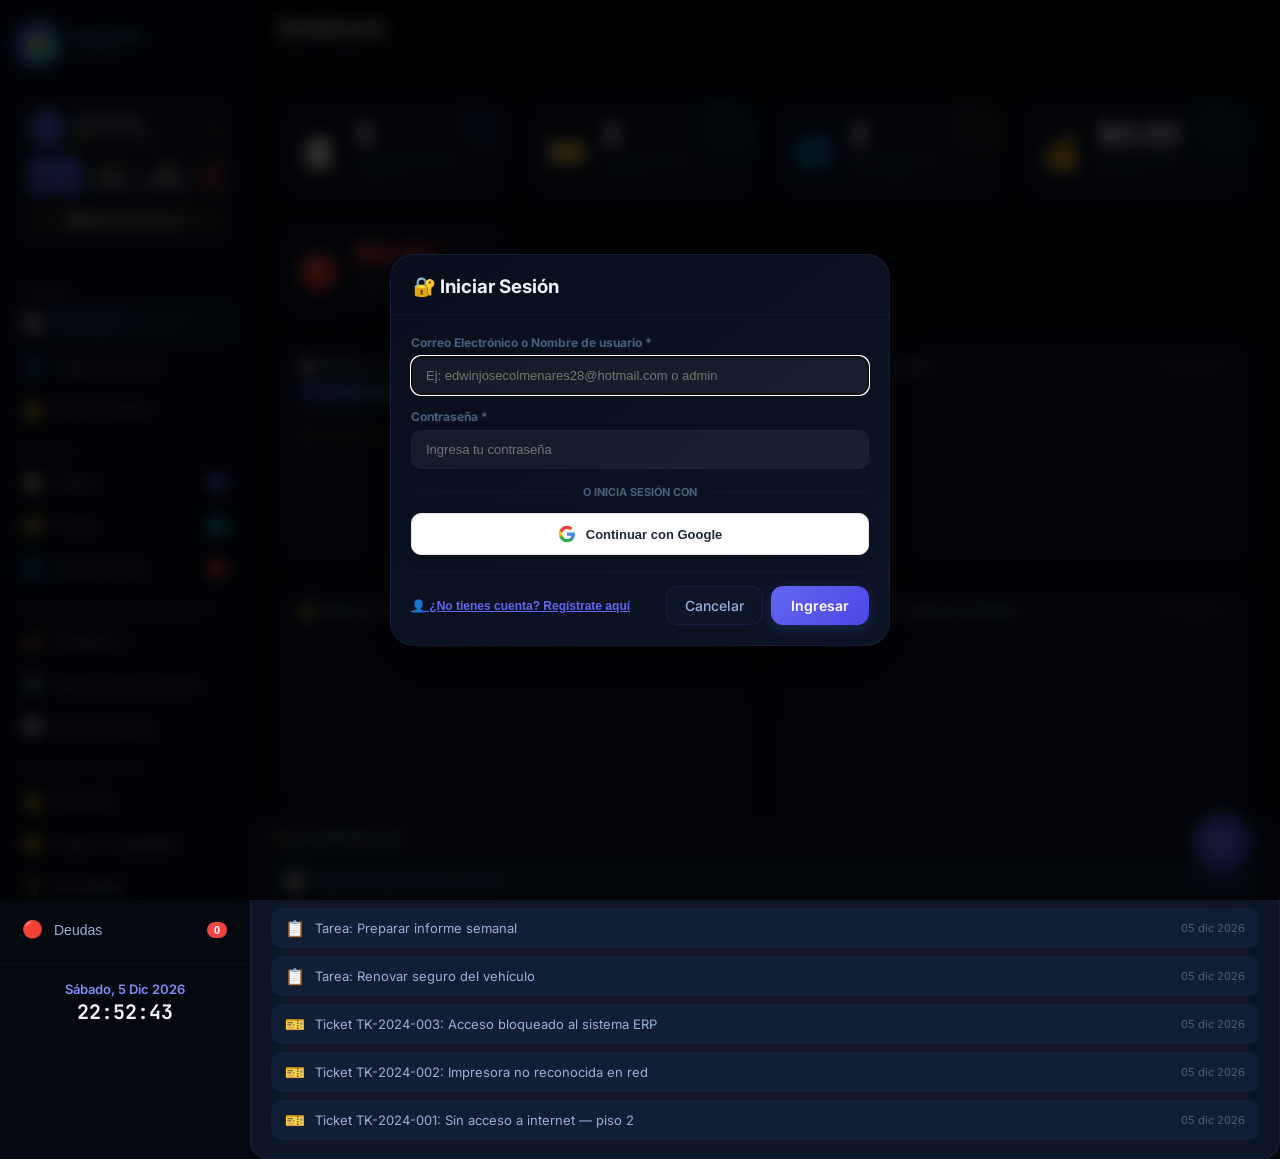
==== commit 8b23e576: "Add files via upload" ====
--- a/taskmaster/index.html
+++ b/taskmaster/index.html
@@ -10,8 +10,10 @@
   <link href="https://fonts.googleapis.com/css2?family=Inter:wght@300;400;500;600;700;800;900&family=JetBrains+Mono:wght@400;500;600&display=swap" rel="stylesheet" />
   <script src="https://cdn.jsdelivr.net/npm/chart.js@4.4.0/dist/chart.umd.min.js"></script>
   <script src="https://cdnjs.cloudflare.com/ajax/libs/pdf.js/3.11.174/pdf.min.js"></script>
-  <script src="https://cdn.jsdelivr.net/npm/xlsx@0.18.5/dist/xlsx.full.min.js"></script>
-  <script src="https://accounts.google.com/gsi/client" async defer></script>
+  <link rel="manifest" href="manifest.json" />
+  <script src="https://cdnjs.cloudflare.com/ajax/libs/dompurify/3.0.8/purify.min.js"></script>
+  <script src="https://cdnjs.cloudflare.com/ajax/libs/jspdf/2.5.1/jspdf.umd.min.js"></script>
+  <script src="https://cdnjs.cloudflare.com/ajax/libs/html2canvas/1.4.1/html2canvas.min.js"></script>
   <link rel="stylesheet" href="styles.css" />
 </head>
 <body>
